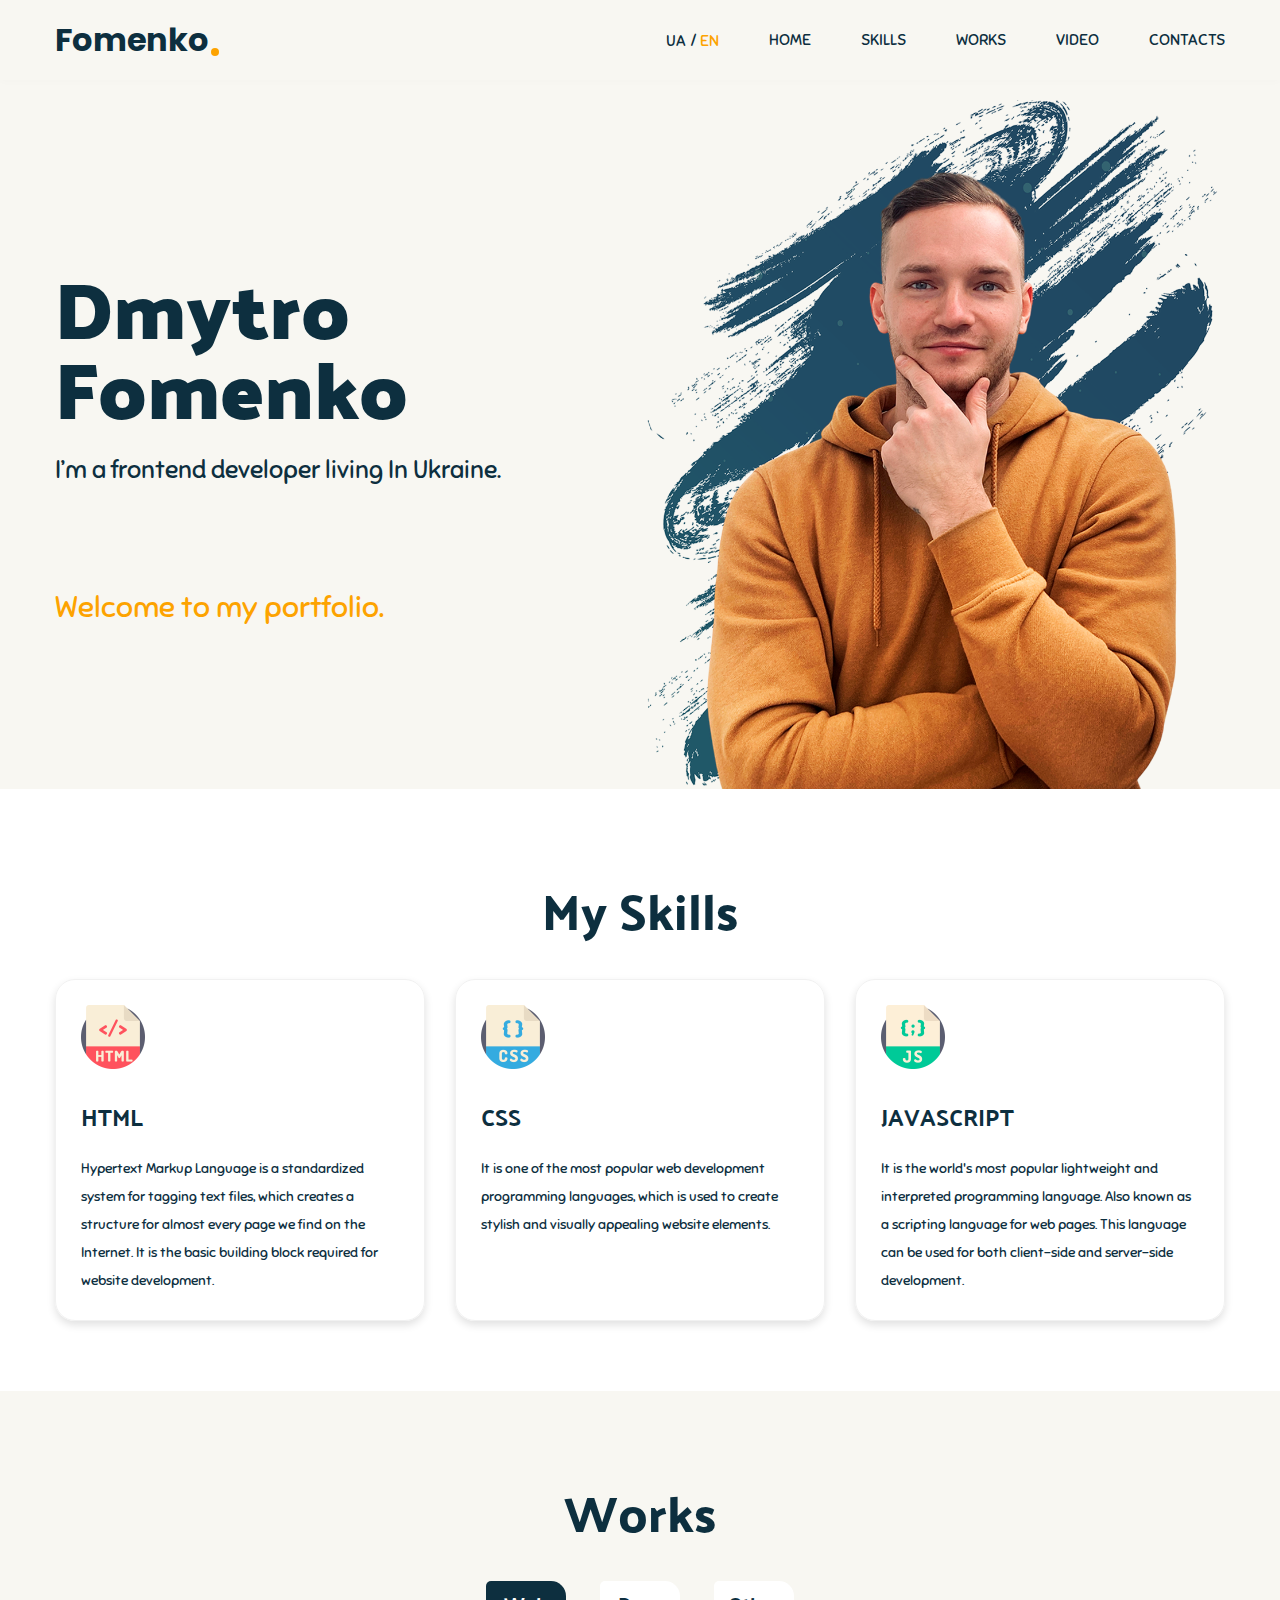
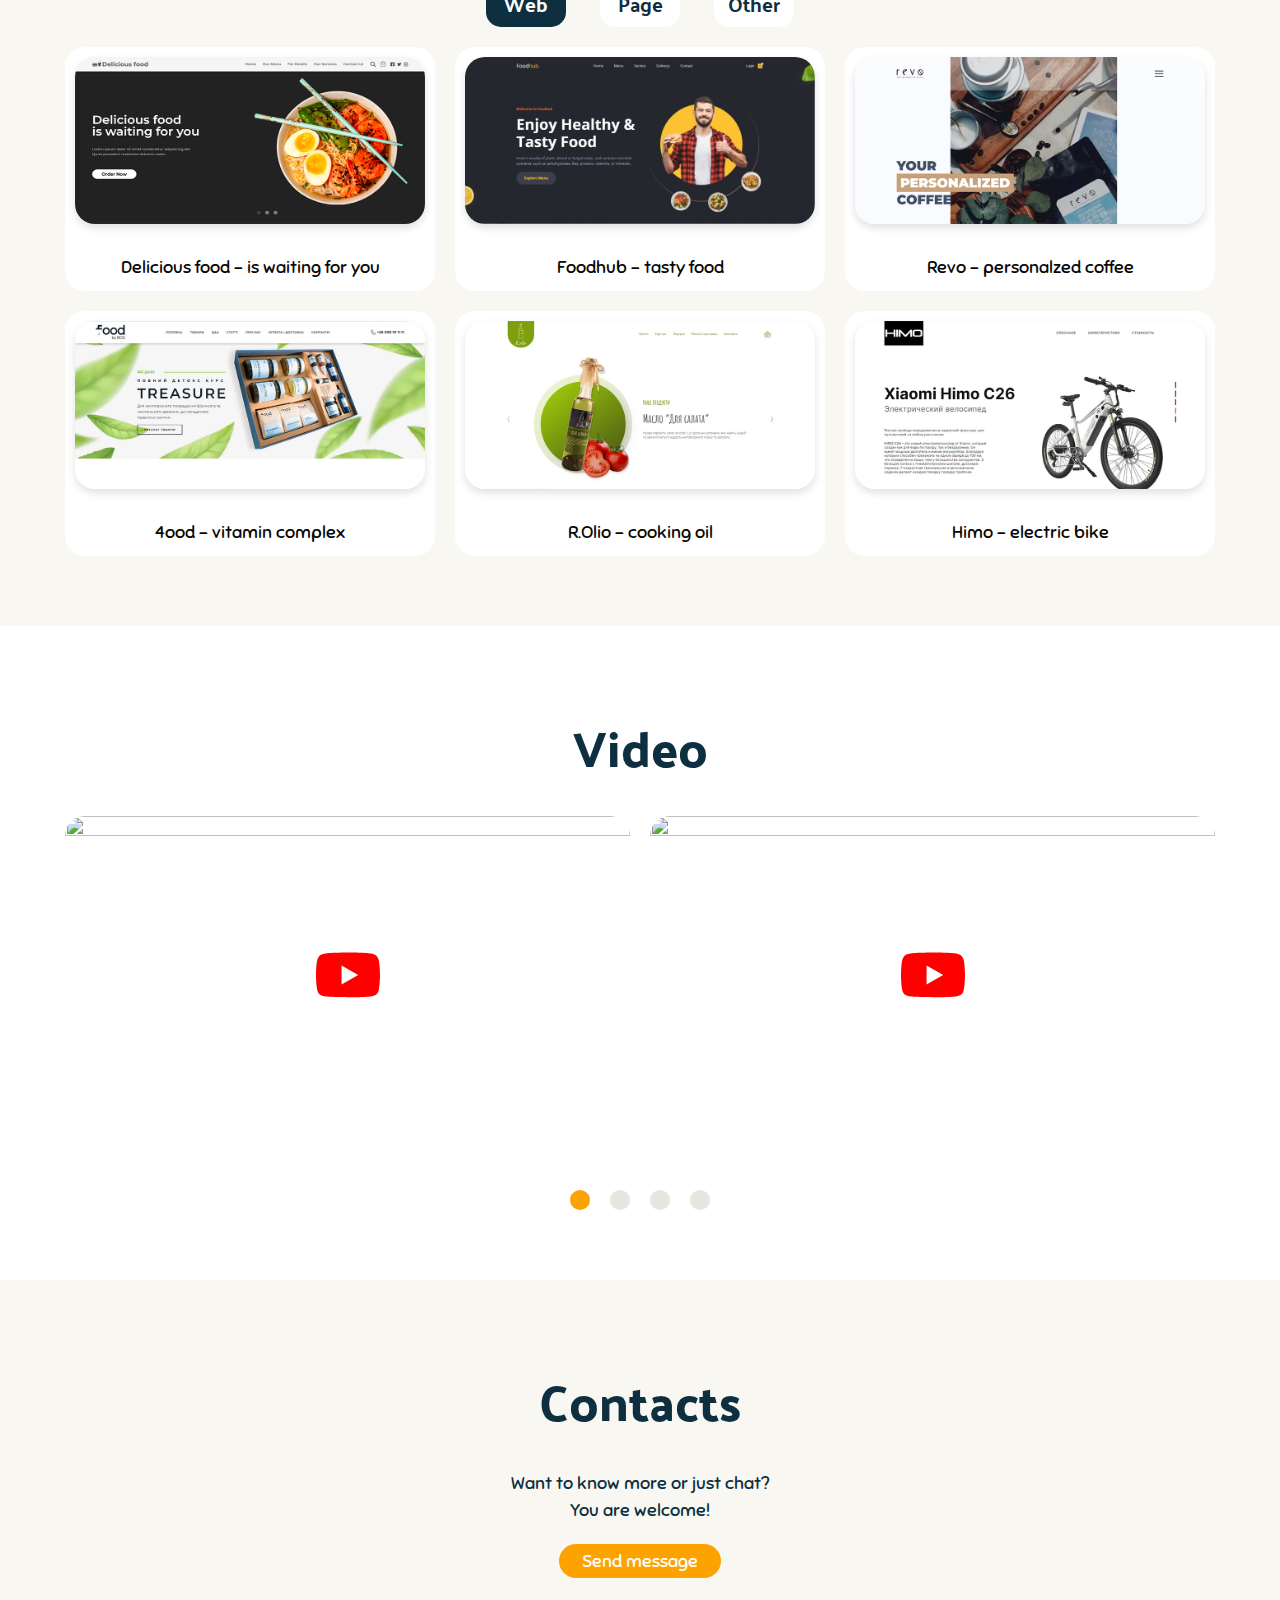
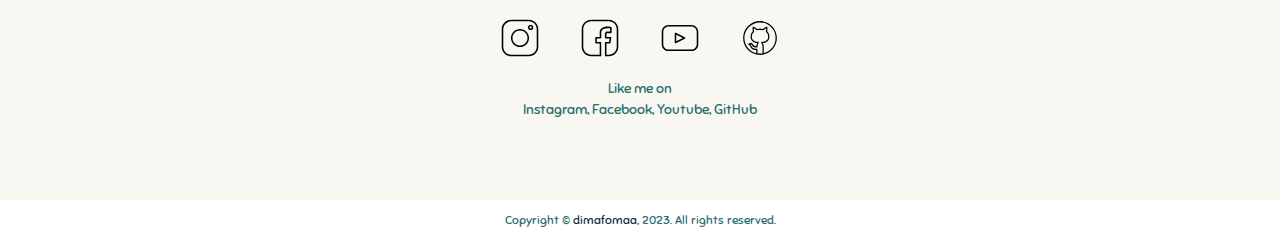
==== index.html @ 2bf4252e "Add files via upload" ====
<!DOCTYPE html>
<html lang="en">

<head>
	<meta charset="UTF-8">
	<meta http-equiv="X-UA-Compatible" content="IE=edge">
	<meta name="viewport" content="width=device-width, initial-scale=1.0">

<!-- ======== FONTS ======================== -->
	<link href="https://fonts.googleapis.com/css?family=Poppins:regular,500,700&display=swap" rel="stylesheet">
	<link href="https://fonts.googleapis.com/css?family=Palanquin+Dark:regular,500,600,700&display=swap" rel="stylesheet">
	<link href="https://fonts.googleapis.com/css?family=Sniglet:regular,800&display=swap" rel="stylesheet">

<!-- ======== LINK CSS	 ======================== -->
	<link rel="stylesheet" href="css/nullstyle.css">
	<link rel="stylesheet" href="css/style.css">
	<link rel="stylesheet" href="css/media.css">

<!-- ======== FAVICON	 ======================== -->
	<link rel="apple-touch-icon" sizes="180x180" href="img/favicon/apple-touch-icon.png">
	<link rel="icon" type="image/png" sizes="32x32" href="img/favicon/favicon-32x32.png">
	<link rel="icon" type="image/png" sizes="16x16" href="img/favicon/favicon-16x16.png">
	<link rel="manifest" href="img/favicon/site.webmanifest">
	<link rel="mask-icon" href="img/favicon/safari-pinned-tab.svg" color="#5bbad5">
	<meta name="msapplication-TileColor" content="#2d89ef">
	<meta name="theme-color" content="#ffffff">

<!-- ======== Title	 ======================== -->
	<title>Portfolio</title>
</head>

<body>
	<div class="wrapper">

<!-- ======== Header	 ======================== -->
		<header class="header">
			<div class="container">
				<div class="header__inner">
					<a href="index.html" class="header__logo">
						Fomenko
					</a>

					<div class="header__lang">
						<a href="index-ua.html" class="lang__link lang__link-ua">UA</a>
						<span>/</span>
						<a href="index.html" class="lang__link lang__link-en">EN</a>
					</div>

<!-- ======== Header burger	 ======================== -->
					<div class="header__burger">
						<span></span>
					</div>

<!-- ======== Menu	 ======================== -->
					<nav class="menu">
						<ul class="menu__list">
							<li class="menu__item">
								<a href="#home" class="menu__link">Home</a>
							</li>
							<li class="menu__item">
								<a href="#skills" class="menu__link">Skills</a>
							</li>
							<li class="menu__item">
								<a href="#work" class="menu__link">Works</a>
							</li>
							<li class="menu__item">
								<a href="#video" class="menu__link">Video</a>
							</li>
							<li class="menu__item">
								<a href="#contact" class="menu__link">Contacts</a>
							</li>
						</ul>
					</nav>

				</div>
			</div>
		</header>

<!-- ======== Main	 ======================== -->
		<main class="main">

<!-- ======== Home	 ======================== -->
			<section class="home" id="home">
				<div class="container">
					<div class="home__inner">
						<div class="home__items">
							<h1 class="home__title">Dmytro<br>Fomenko</h1>
							<div class="home__subtitle">I’m a frontend developer living In Ukraine.</div>
							<div class="home__text">Welcome to my portfolio.</div>
						</div>
						<div class="home__image">
							<img src="img/bg-home.png" alt="home image" class="home__img img">
						</div>
					</div>
				</div>
			</section>

<!-- ======== Skills	 ======================== -->
			<section class="skills" id="skills">
				<div class="container">
					<div class="skills__inner">

						<h2 class="title">My Skills</h2>

						<div class="skills__row">
							
							<div class="skills__column skills__column--one">
								<div class="skills__item">
									<div class="skills__image">
										<img src="img/icon/html.png" alt="skills__img" class="skills__img">
									</div>
									<h2 class="skills__title">HTML</h2>
									<p class="skills__text">Hypertext Markup Language is a standardized system for tagging text
										files,
										which creates a structure for almost every page we find on the Internet.
										It is the basic building block required for website development.</p>
								</div>
							</div>
							
							<div class="skills__column skills__column--two">
								<div class="skills__item">
									<div class="skills__image">
										<img src="img/icon/css.png" alt="skills__img" class="skills__img">
									</div>
									<h2 class="skills__title">CSS</h2>
									<p class="skills__text">It is one of the most popular web development programming
										languages,
										which is used to create stylish and visually appealing website elements.</p>
								</div>
							</div>
							<div class="skills__column skills__column--tree">
								<div class="skills__item">
									<div class="skills__image">
										<img src="img/icon/js.png" alt="skills__img" class="skills__img">
									</div>
									<h2 class="skills__title">Javascript</h2>
									<p class="skills__text">It is the world's most popular lightweight and interpreted
										programming language.
										Also known as a scripting language for web pages. This language can be used for both
										client-side and server-side development.</p>
								</div>
							</div>
						</div>
					</div>
				</div>
			</section>

<!-- ======== Works	 ======================== -->
			<section class="works" id="work">
				<div class="container">
					<h2 class="title">Works</h2>
					<div class="works__inner">

						<div class="works__tab">
							<button class="works__tab-btn" type="button" data-tab="#web">Web</button>
							<button class="works__tab-btn" type="button" data-tab="#page">Page</button>
							<button class="works__tab-btn" type="button" data-tab="#other">Other</button>
						</div>

						<div class="works__content">

							<div class="works__body" id="web">

								<div class="works__item">
									<a href="https://dimafomaa.github.io/d.food/" class="works__link" target="_blank">
										<img src="img/works/d.food.jpg" alt="works__img" class="works__img">
									</a>
									<div class="works__text works__text--five">Delicious food - is waiting for you</div>
								</div>

								<div class="works__item">
									<a href="https://dimafomaa.github.io/food/" class="works__link" target="_blank">
										<img src="img/works/food.JPG" alt="works__img" class="works__img">
									</a>
									<div class="works__text works__text--five">Foodhub - tasty food</div>
								</div>
								<div class="works__item">
									<a href="https://dimafomaa.github.io/coffee/" class="works__link" target="_blank">
										<img src="img/works/coffee.jpg" alt="works__img" class="works__img">
									</a>
									<div class="works__text">Revo - personalzed coffee</div>
								</div>
								<div class="works__item">
									<a href="https://dimafomaa.github.io/4ood/" class="works__link" target="_blank">
										<img src="img/works/4ood.jpg" alt="works__img" class="works__img">
									</a>
									<div class="works__text">4ood - vitamin complex</div>
								</div>
								<div class="works__item">
									<a href="https://dimafomaa.github.io/Oil/" class="works__link" target="_blank">
										<img src="img/works/oil.jpg" alt="works__img" class="works__img">
									</a>
									<div class="works__text">R.Olio - cooking oil</div>
								</div>
								<div class="works__item">
									<a href="https://dimafomaa.github.io/himo/" class="works__link" target="_blank">
										<img src="img/works/himo.jpg" alt="works__img" class="works__img">
									</a>
									<div class="works__text">Himo - electric bike</div>
								</div>

							</div>

							<div class="works__body" id="page">

								<div class="works__item">
									<a href="https://dimafomaa.github.io/world" class="works__link" target="_blank">
										<img src="img/works/world.jpg" alt="works__img" class="works__img">
									</a>
									<div class="works__text works__text--six">World - forest day</div>
								</div>

							</div>

							<div class="works__body" id="other">

								<div class="works__item">
									<a href="https://dimafomaa.github.io/flex-cards/" class="works__link" target="_blank">
										<img src="img/works/slider.jpg" alt="works__img" class="works__img">
									</a>
									<div class="works__text works__text--five">Slider - card slider</div>
								</div>

							</div>

						</div>

					</div>

					<!-- <div class="works__button">
						<a href="#" class="works__btn btn" id="loadMore">Load more</a>
					</div> -->

				</div>
			</section>


<!-- ======== Video	 ======================== -->
			<section class="video" id="video">
				<div class="container">
					<h2 class="title">Video</h2>
					
					<div class="video__inner slider">

						<div class="video__column">
							<div class="video__item">

								<picture>
									<source srcset="https://img.youtube.com/vi_webp/wy26vBbfChI/maxresdefault.webp" type="image/">
									<img src="https://img.youtube.com/vi/wy26vBbfChI/maxresdefault.jpg" alt="" class="video__item-content">
								</picture>

								<button class="video__item-btn" data-video-ID="wy26vBbfChI">
									<svg xmlns="http://www.w3.org/2000/svg" width="64" height="64"><path d="M62.603 16.596a8.06 8.06 0 0 0-5.669-5.669C51.964 9.57 31.96 9.57 31.96 9.57s-20.005.04-24.976 1.397a8.06 8.06 0 0 0-5.669 5.669C0 21.607 0 32 0 32s0 10.393 1.356 15.404a8.06 8.06 0 0 0 5.669 5.669C11.995 54.43 32 54.43 32 54.43s20.005 0 24.976-1.356a8.06 8.06 0 0 0 5.669-5.669C64 42.434 64 32 64 32s-.04-10.393-1.397-15.404z" fill="red"/><path d="M25.592 41.612L42.187 32l-16.596-9.612z" fill="#fff"/></svg>
								</button>
							</div>
						</div>
						<div class="video__column">
							<div class="video__item">

								<picture>
									<source srcset="https://img.youtube.com/vi_webp/x44Bh1OywJA/maxresdefault.webp" type="image/">
									<img src="https://img.youtube.com/vi/x44Bh1OywJA/maxresdefault.jpg" alt="" class="video__item-content">
								</picture>

								<button class="video__item-btn" data-video-ID="x44Bh1OywJA">
									<svg xmlns="http://www.w3.org/2000/svg" width="64" height="64"><path d="M62.603 16.596a8.06 8.06 0 0 0-5.669-5.669C51.964 9.57 31.96 9.57 31.96 9.57s-20.005.04-24.976 1.397a8.06 8.06 0 0 0-5.669 5.669C0 21.607 0 32 0 32s0 10.393 1.356 15.404a8.06 8.06 0 0 0 5.669 5.669C11.995 54.43 32 54.43 32 54.43s20.005 0 24.976-1.356a8.06 8.06 0 0 0 5.669-5.669C64 42.434 64 32 64 32s-.04-10.393-1.397-15.404z" fill="red"/><path d="M25.592 41.612L42.187 32l-16.596-9.612z" fill="#fff"/></svg>
								</button>
							</div>
						</div>
						<div class="video__column">
							<div class="video__item">

								<picture>
									<source srcset="https://img.youtube.com/vi_webp/Uf61iwPh-Sk/maxresdefault.webp" type="image/">
									<img src="https://img.youtube.com/vi/Uf61iwPh-Sk/maxresdefault.jpg" alt="" class="video__item-content">
								</picture>

								<button class="video__item-btn" data-video-id="Uf61iwPh-Sk">
									<svg xmlns="http://www.w3.org/2000/svg" width="64" height="64"><path d="M62.603 16.596a8.06 8.06 0 0 0-5.669-5.669C51.964 9.57 31.96 9.57 31.96 9.57s-20.005.04-24.976 1.397a8.06 8.06 0 0 0-5.669 5.669C0 21.607 0 32 0 32s0 10.393 1.356 15.404a8.06 8.06 0 0 0 5.669 5.669C11.995 54.43 32 54.43 32 54.43s20.005 0 24.976-1.356a8.06 8.06 0 0 0 5.669-5.669C64 42.434 64 32 64 32s-.04-10.393-1.397-15.404z" fill="red"/><path d="M25.592 41.612L42.187 32l-16.596-9.612z" fill="#fff"/></svg>
								</button>
							</div>
						</div>
						<div class="video__column">
							<div class="video__item">

								<picture>
									<source srcset="https://img.youtube.com/vi_webp/8pQpF7ULSks/maxresdefault.webp" type="image/">
									<img src="https://img.youtube.com/vi/8pQpF7ULSks/maxresdefault.jpg" alt="" class="video__item-content">
								</picture>

								<button class="video__item-btn" data-video-id="8pQpF7ULSks">
									<svg xmlns="http://www.w3.org/2000/svg" width="64" height="64"><path d="M62.603 16.596a8.06 8.06 0 0 0-5.669-5.669C51.964 9.57 31.96 9.57 31.96 9.57s-20.005.04-24.976 1.397a8.06 8.06 0 0 0-5.669 5.669C0 21.607 0 32 0 32s0 10.393 1.356 15.404a8.06 8.06 0 0 0 5.669 5.669C11.995 54.43 32 54.43 32 54.43s20.005 0 24.976-1.356a8.06 8.06 0 0 0 5.669-5.669C64 42.434 64 32 64 32s-.04-10.393-1.397-15.404z" fill="red"/><path d="M25.592 41.612L42.187 32l-16.596-9.612z" fill="#fff"/></svg>
								</button>
							</div>
						</div>
						<div class="video__column">
							<div class="video__item">

								<picture>
									<source srcset="https://img.youtube.com/vi_webp/oiD1m8Dj_wE/maxresdefault.webp" type="image/">
									<img src="https://img.youtube.com/vi/oiD1m8Dj_wE/maxresdefault.jpg" alt="" class="video__item-content">
								</picture>

								<button class="video__item-btn" data-video-id="oiD1m8Dj_wE">
									<svg xmlns="http://www.w3.org/2000/svg" width="64" height="64"><path d="M62.603 16.596a8.06 8.06 0 0 0-5.669-5.669C51.964 9.57 31.96 9.57 31.96 9.57s-20.005.04-24.976 1.397a8.06 8.06 0 0 0-5.669 5.669C0 21.607 0 32 0 32s0 10.393 1.356 15.404a8.06 8.06 0 0 0 5.669 5.669C11.995 54.43 32 54.43 32 54.43s20.005 0 24.976-1.356a8.06 8.06 0 0 0 5.669-5.669C64 42.434 64 32 64 32s-.04-10.393-1.397-15.404z" fill="red"/><path d="M25.592 41.612L42.187 32l-16.596-9.612z" fill="#fff"/></svg>
								</button>
							</div>
						</div>
						
					</div>

				</div>
			</section>

<!-- ======== Contact	 ======================== -->
			<section class="contact" id="contact">
				<div class="container">
					<div class="contact__inner">
						<h2 class="title">Contacts</h2>
						<p class="contact__text">Want to know more or just chat? <br>
							You are welcome!</p>
						<a href="https://t.me/dimafomaa" class="contact__button btn" target="_blank">Send message</a>
						<ul class="contact__list">
							<li class="contact__item contact__item-one">
								<a href="http://www.instagram.com/dimafomaa" class="fcontact__link" target="_blank">
									<img src="img/icon/instagram.svg" alt="img" class="contact__img">
								</a>
							</li>
							<li class="contact__item contact__item-two">
								<a href="http://www.facebook.com/dimafomaa" class="contact__link" target="_blank">
									<img src="img/icon/facebook.svg" alt="img" class="contact__img">
								</a>
							</li>
							<li class="contact__item contact__item-three">
								<a href="http://www.youtube.com/dimafomaa" class="contact__link" target="_blank">
									<img src="img/icon/youtube.svg" alt="img" class="contact__img">
								</a>
							</li>
							<li class="contact__item contact__item-four">
								<a href="https://github.com/dimafomaa" class="contact__link" target="_blank">
									<img src="img/icon/github.svg" alt="img" class="contact__img">
								</a>
							</li>
						</ul>
						<div class="contact__subtext">Like me on <br> Instagram, Facebook, Youtube, GitHub</div>
					</div>
				</div>
			</section>

		</main>

<!-- ======== Footer ========================= -->
		<footer class="footer">
			<div class="container">
				<div class="footer__inner">
					<div class="footer__cooper">Copyright © <a href="https://github.com/dimafomaa?tab=repositories" class="footer__link-bio" target="_blank">dimafomaa</a>, 2023. All rights reserved.</div>
				</div>
			</div>
		</footer>

	</div>

<!-- ======== Script ========================= -->
	<!-- <script src="js/scrollreveal.min.js"></script> -->
	<script src="https://code.jquery.com/jquery-3.6.1.min.js"></script>
	<script src="js/slick.min.js"></script>
	<script src="js/script.js"></script>
</body>

</html>
---- css/nullstyle.css ----
*{
	padding: 0;
	margin: 0;
	border: 0;
}

*,*::before,*::after{
	-moz-box-sizing: border-box;
	-webkit-box-sizing: border-box;
	box-sizing: border-box;
}

:focus:active{
	outline: none;
}
a:focus,a:active{
	outline: none;
}

nav,footer,header,aside{
	display: block;
}

html,body{
	height: 100%;
	width: 100%;
	font-size: 100%;
	line-height: 1;
	font-size: 20px;
	-ms-text-size-adjust: 100%;
	-moz-text-size-adjust: 100%;
	-webkit-text-size-adjust: 100%;
}

input,button,textarea{
	font-family: 'Poppins', sans-serif;
	outline: none;
}
s
button{
	cursor: pointer;
}
button::-moz-focus-inner{
	padding:0;border:0;
}
a, a:visited{
	text-decoration: none;
}
a:hover{
	text-decoration: none;
}
ul li{
	list-style: none;
}
img{
	vertical-align: top;
}
h1,h2,h3,h4,h5,h6{
	font-size: inherit;font-weight: 400;
}


body{
	font-family: 'Inter', sans-serif;
}
---- css/style.css ----
:root{
	--blue: #286f6c;
	--dark-blue: #0d2f3f;
	--dark-grey: #323836;
	--orange: #fda300;
}


html{
	scroll-behavior: smooth;
}
body{
	font-family: 'Sniglet', cursive;
	font-weight: 400;
	color: #070707;
	background-color: #f8f7f2;
	position: relative;
}
.wrapper{
	overflow: hidden;
}
.container{
	max-width: 1200px;
	margin: 0 auto;
	padding: 0 15px;
}
.img {
	max-width: 100%;	
}
.title{
	font-weight: 500;
	font-size: 50px;
	line-height: 100px;
	color: var(--dark-blue);
	margin-bottom: 20px;
	text-align: center;
	font-family: 'Palanquin Dark', sans-serif;
}
.btn {
	font-weight: 400;
	font-size: 18px;
	margin-bottom: 40px;
	color: #fff;
	padding: 8px 23px;
	background-color: var(--orange);
	border-radius: 50px;
	display: inline-block;
	transition: all 0.3s ease-in-out;
}
.btn:hover{
	transform: translateY(-3px);
}
/* ===================Header========================= */

.header{
	position: fixed;
	width: 100%;
	top: 0;
	left: 0;
	box-shadow: 0px 2px 8px rgba(0, 0, 0, 0.014);
	z-index: 50;
}
.header::before{
	content: '';
	position: absolute;
	top: 0;
	left: 0;
	width: 100%;
	height: 100%;
	background-color: #f8f7f2;
	z-index: 2;
}
.header__inner{
	display: flex;
	align-items: center;
	justify-content: space-between;
	position: relative;
	height: 80px;
}
.header__logo{
	font-family: 'Poppins' ;
	font-weight: 700;
	font-size: 32px;
	line-height: 100%;
	color: var(--dark-blue);
	position: relative;
	z-index: 6;
	margin-right: 20px;
}
.header__logo::after{
	content: '';
	display: block;
	height: 8px;
	width: 8px;
	background-color: var(--orange);
	border-radius: 50%;
	position: absolute;
	bottom: 0;
	right: -10px;
}


/* ===================Header lang========================= */

.header__lang{
	z-index: 6	;
	margin: auto 50px auto auto;
}
.header__lang span{
	font-weight: 500;
	color: var(--dark-blue);
	font-size: 16px;
}
.lang__link,.translate{
	font-weight: 500;
	color: var(--dark-blue);
	font-size: 16px;
	transition: all 0.3s ease-in-out;
}
.lang__link-ua:hover{
	color: var(--orange);
}
.lang__link-en{
	color: var(--orange);
}



/* ===================Header burger========================= */

.header__burger{
	display: none;
}


/* ===================Menu========================= */

.menu__list{
	display: flex;
	align-items: center;
	position: relative;
	z-index: 6;
}
.menu__item{
	margin-left: 50px;
}
.menu__item:first-child{
	margin-left: 0;
}
.menu__link{
	font-family: 'Sniglet', cursive;
	font-size: 16px;
	line-height: 21px;
	color: var(--dark-blue);
	position: relative;
	transition: all 0.3s ease-in-out;
	text-transform: uppercase;
}
.menu__link:after{
	content: '';
	display: block;
	position: absolute;
	width: 0;
	height: 2px;
	background-color: var(--orange);
	transition: all 0.3s ease-in-out;
}
.menu__link:hover:after{
	width: 100%;
}



/* ===================Home========================= */

.home {
	padding-top: 100px;
}
.home__inner{
	display: flex;
	justify-content: space-between;
	align-items: center;
}
.home__items{
	margin-right: 20px;
}
.home__title {
	font-family: 'Palanquin Dark', sans-serif;
	font-weight: 700;
	font-size: 80px;
	color: var(--dark-blue);
	z-index: 3;
	margin-bottom: 20px;
	animation: title-home 1s cubic-bezier(0.175, 0.885, 0.32, 1.275);
}
.home__subtitle {
	font-size: 25px;
	font-weight: 400;
	line-height: 45px;
	color: var(--dark-blue);
	z-index: 3;
	margin-bottom: 100px;
	animation: title-home 1.1s cubic-bezier(0.175, 0.885, 0.32, 1.275) ;
}
.home__text{
	font-size: 30px;
	color: var(--orange);
	animation: text-home 2s cubic-bezier(0.68, -0.55, 0.265, 2.55);
}
.home__image{
	display: flex;
	flex: 0 0 50%;
	animation: image-home 1s cubic-bezier(0.175, 0.885, 0.32, 1.275);
}

@keyframes image-home{
	0%{
		transform: translateX(100%);
		opacity: 0;
	}
	100%{
		transform: translateX(0%);
		opacity: 1;
	}
}
@keyframes title-home{
	0%{
		transform: translateX(-100%);
		opacity: 0;
	}
	100%{
		transform: translateX(0%);
		opacity: 1;
	}
}
@keyframes text-home{
	0%{
		transform: translateY(100%);
		opacity: 0;
	}
	100%{
		opacity: 1;
		transform: translateY(0%);
	}
}

/* ===================Skills========================= */

.skills {
	background-color: #fff;
	padding: 70px 0;
}
.skills__inner {
	margin: 0 auto;
}
.skills__row {
	display: flex;
	margin: 0 -15px;
}
.skills__column {
	flex: 0 1 33.333%;
	padding: 0 15px;
	display: flex;
	transition: all 0.3s ease-in-out;
}
.skills__column--one:hover h2{
	color: #ff525d;
}
.skills__column--two:hover h2{
	color: #34abe0;
}
.skills__column--tree:hover h2{
	color: #4bc999;
}
.skills__item {
	display: flex;
	flex-direction: column;
	box-shadow: 0px 4px 8px rgba(0, 0, 0, 0.123);
	padding: 25px;
	border-radius: 20px;
	border: 1px solid #f1f1f1;
}
.skills__image {
	margin-bottom: 30px;
}
.skills__img {
	max-width: 100%;
	width: 64px;
	height: 64px;
}
.skills__title {
	font-family: 'Palanquin Dark', sans-serif;
	font-weight: 400;
	font-size: 24px;
	line-height: 36px;
	text-transform: uppercase;
	color: var(--dark-blue);
	margin-bottom: 20px;
	transition: all 0.3s ease-in-out;
}
.skills__text {
	font-weight: 400;
	font-size: 14px;
	line-height: 200%;
	color: var(--dark-blue);
	flex: 1 1 auto;
}


/* ===================Work========================= */

.works {
	padding: 70px 0 50px 0;
}
.works__title {
	font-weight: 600;
	font-size: 34px;
	line-height: 51px;
	text-align: center;
	color: #070707;
}
.works__tab{
	text-align: center;
	margin-bottom: 20px;
}
.works__tab-btn{
	font-family: 'Palanquin Dark', sans-serif;
	font-weight: 400;
	font-size: 20px;
	line-height: 36px;
	color: var(--dark-blue);
	transition: all 0.3s ease-in-out;
	background-color: #fff;
	padding: 5px;
	border-radius: 5px 15px 15px 15px;
	cursor: pointer;
	width: 80px;
}
.works__tab-btn:hover{
	color: #fff;
	background-color: var(--dark-blue);
}
.works__tab-btn.active{
	color: #fff;
	background-color: var(--dark-blue);
}
.works__tab-btn:not(:last-child){
	margin-right: 30px;
}
.works__body{
	display: none;	
	animation: opacity 0.8s ease-in-out ;
}
@keyframes opacity{
	0%{
		opacity: 0;
	}
	100%{
		opacity: 1;
	}
}
.works__body.active{
	display: grid;
	grid-template-columns: repeat(3, 1fr);
}
.works__item {
	margin: 0 10px 20px;	
	background-color: #fff;
	padding: 10px ;
	border-radius: 20px;
	transition: all 0.3s ease-in-out;
}
.works__link {
	display: inline-block;
}
.works__img {
	max-width: 100%;
	border-radius: 20px;
	box-shadow: 0px 4px 8px rgba(0, 0, 0, 0.123);
	transition: all 0.3s ease-in-out;
}
.works__item:hover .works__img {
	box-shadow: 0px 8px 8px 0px rgba(0, 0, 0, 0.103);
	transform: scale(1.01);
}
.works__text{
	font-weight: 400;
	font-size: 18px;
	line-height: 27px;
	text-align: center;
	color: #070707;
	margin-top: 30px;
	position: relative;
	transition: all 0.3s ease-in-out;
}
.works__item:hover .works__text{
	transform: translateY(-5px);
}
/* .works__button{
	text-align: center;
}
.noContent {
	pointer-events: none;
} */

/* ===================Video========================= */

.video {
	padding: 70px 0;
	background-color: #fff;
}
.video__inner {
	text-align: center;
}
.video__column{
	margin: 0 10px;
}
.video__item{
	text-align: center;
	margin: 0 0px 50px 0px;
	position: relative;
}
.video__item-content{
	width: 100%;
	border-radius: 20px;
	aspect-ratio: 16/9;
	transition: all 0.3s ease-in-out;
}
.video__item-btn{
	position: absolute;
	width: 100%;
	height: 100%;
	top: 0;
	left: 0;
	display: flex;
	align-items: center;
	justify-content: center;
	background-color: transparent;
	cursor: pointer;
	transition: all 0.5s ease-in-out;
}

.slick-track{
	display: flex;
}
.slick-list{
	overflow: hidden;
}
.video__inner .slick-dots{
	display: flex;
	align-items: center;
	justify-content: center;
}
.video__inner .slick-dots li{
	list-style: none;
	margin: 0 10px;
}
.video__inner .slick-dots li.slick-active button{
	background-color: #fda300;
	transition: all 0.3s ease-in-out;
}
.video__inner .slick-dots li button{
	font-size: 0;
	width: 20px;
	height: 20px;
	background-color: #e6e5e0;
	border-radius: 50%;
	cursor: pointer;
}


/* ===================Contact========================= */

.contact {
	padding: 70px 0;

}
.contact__inner {
	text-align: center;
}
.contact__text {
	font-weight: 400;
	font-size: 18px;
	line-height: 27px;
	margin: 0 auto 20px;
	color: var(--dark-blue);
	max-width: 300px;
}
.contact__list {
	display: flex;
	justify-content: center;
	align-items: center;
	margin-bottom: 20px;
}
.contact__item {
	flex: 0 0 40px;
	margin-left: 40px;
	transition: all 0.3s ease-in-out;
}
.contact__item:hover{
	transform: rotate(-15deg);
}
.contact__item:nth-child(2):hover{
	transform: rotate(15deg);
}
.contact__item:nth-child(3):hover{
	transform: rotate(-15deg);
}
.contact__item:nth-child(4):hover{
	transform: rotate(15deg);
}
.contact__item:first-child{
	margin-left: 0;
}
.contact__img {
	max-width: 100%;
}
.contact__subtext {
	margin-bottom: 10px;
	color: var(--blue);
	font-weight: 400;
	font-size: 14px;
	line-height: 21px;
}

/* ===================Footer========================= */

.footer {
	padding: 10px 0;
	background-color: #fff;
}
.footer__inner {
	text-align: center;
}
.footer__cooper {
	font-weight: 400;
	font-size: 12px;
	line-height: 21px;
	color: var(--blue);
}
.footer__link-bio {
	
	font-weight: 400;
	font-size: 12px;
	line-height: 21px;
	color: var(--dark-blue);
	transition: all 0.3s ease-in-out;
}
.footer__link-bio:hover{
	color: var(--orange);
}
---- css/media.css ----
@media (max-width:1172.98px){
	.slick-list{
		overflow: hidden;
	}
}
@media (max-width:950.98px){
	.home__title-ua{
		font-size: 70px;
	}
	.home__subtitle {
		font-size: 19px;
	}
	.home__text {
		font-size: 22px;
	}


	.works__body.active {
		display: grid;
		grid-template-columns: repeat(2, 1fr);
	}
}
@media (max-width:767.98px){
	body.lock{
		overflow: hidden;
	}
	.header__inner{
		height: 70px;
	}
	.header__lang{
		margin-right: 15px;
	}

	.header__burger{
		display: block;
		position: relative;
		height: 5px;
		width: 40px;
		z-index: 6;
		transition: all 0.3s ease;
	}
	.header__burger::before,
	.header__burger::after{
		content: "";
		position: absolute;
		height: 5px;
		background-color: #0d2f3f;
		margin: auto;
		width: 100%;
		transition: all 0.3s ease-in-out;
		border-radius: 5px;
	}
	.header__burger::before{
		top: 5px;
		right: 0;
		width: 75%;
		transform-origin: right;
	}
	.header__burger::after{
		bottom: 5px;
		right: 0;
		width: 100%;
		transform-origin: right;
		background-color: #fda300;
	}
	.header__burger.active::after{
		width: 75%;
		background-color: #0d2f3f;
	}
	.header__burger.active::before{
		width: 100%;
		background-color: #fda300;
	}


	.menu{
		position: fixed;
		top: 0;
		right: -100%;
		height: 100%;
		width: 100%;
		background-color: #f8f7f2;
		padding: 120px 15px 0 0 ;
		overflow: auto;
		transition: all 0.3s ease-in-out; 
		z-index: 5;
	}
	.menu__item{
		margin-bottom: 40px;
	}
	.menu__link{
		font-size: 32px;
	}
	.menu.active{
		right: 0;
	}
	.menu__list{
		display: block;
		text-align: right;
	}
	.menu__link::after,
	.menu__link:hover::after{
		display: none;
	}

	.home__inner{
		display: block;
		text-align: center;
	}
	.home__items{
		margin: 0 0 50px 0;
	}
	.home__subtitle{
		margin-bottom: 20px;
	}
	.home__img{
		max-width: 100%;
	}


	.skills{
		padding: 50px 0 0 0 ;
	}
	.skills__row{
		display: block;
	}
	.skills__item{
		margin-bottom: 25px;
		padding: 15px;
	}
	.skills__title {
		font-size: 30px;
	}
	.skills__text {
		font-size: 14px;
	}


	.works {
		padding: 50px 0 20px 0;
	}
	.works__body.active {
		display: block;
		text-align: center;
	}
	.works__item {
		margin: 0 0px 20px;	
	}

	
	.video{
		padding-top: 50px;
		padding-bottom: 50px;
	}
	.video__inner{
		display: block;
		text-align: center;
	}
	.video__item{
		padding: 0;
		margin: 0 0 50px 0;
	}


	

	.contact__text {
		font-size: 16px;
		line-height: 25px;
	}
	.contact__item {
		margin-left: 30px;
	}
}



@media (max-width:485.98px){
	.home{
		padding-top: 80px;
	}
	.home__items{
		margin-bottom: 30px;
	}
	.home__title{
		font-size: 65px;
		margin-bottom: 10px;
	}
	.home__subtitle {
		font-size: 20px;
		margin-bottom: 10px;
	}
	.home__text{
		font-size: 22px;
	}


	.skills__inner{
		padding: 0;
	}
	.skills__item{
		margin-bottom: 25px;
	}
	.title {
		margin-bottom: 0;
		font-size: 40px;
	}


	.works__tab-btn{
		font-size: 20px;
	}
	.works__tab-btn:not(:last-child){
		margin-right: 20px;
	}
	.works__text{
		font-size: 14px;
		margin-top: 20px;
	}
	.works__item{
		margin-top: 0px;
	}
	.works__item-five{
		margin-bottom: 40px;
	}
	.works__item-one{
		margin: 0;
	}

	.contact {
		padding: 50px 0;
	}
}


@media (max-width:390.98px){
	.home__title{
		font-size: 60px;
	}
	.home__subtitle {
		font-size: 16px;
		margin-bottom: 10px;
	}
	.home__text{
		font-size: 20px;
	}



	.skills__image{
		margin-bottom: 20px;
	}
	.skills__title {
		font-size: 25px;
		margin-bottom: 15px;
	}
	.skills__text {
		font-size: 14px;
	}

}
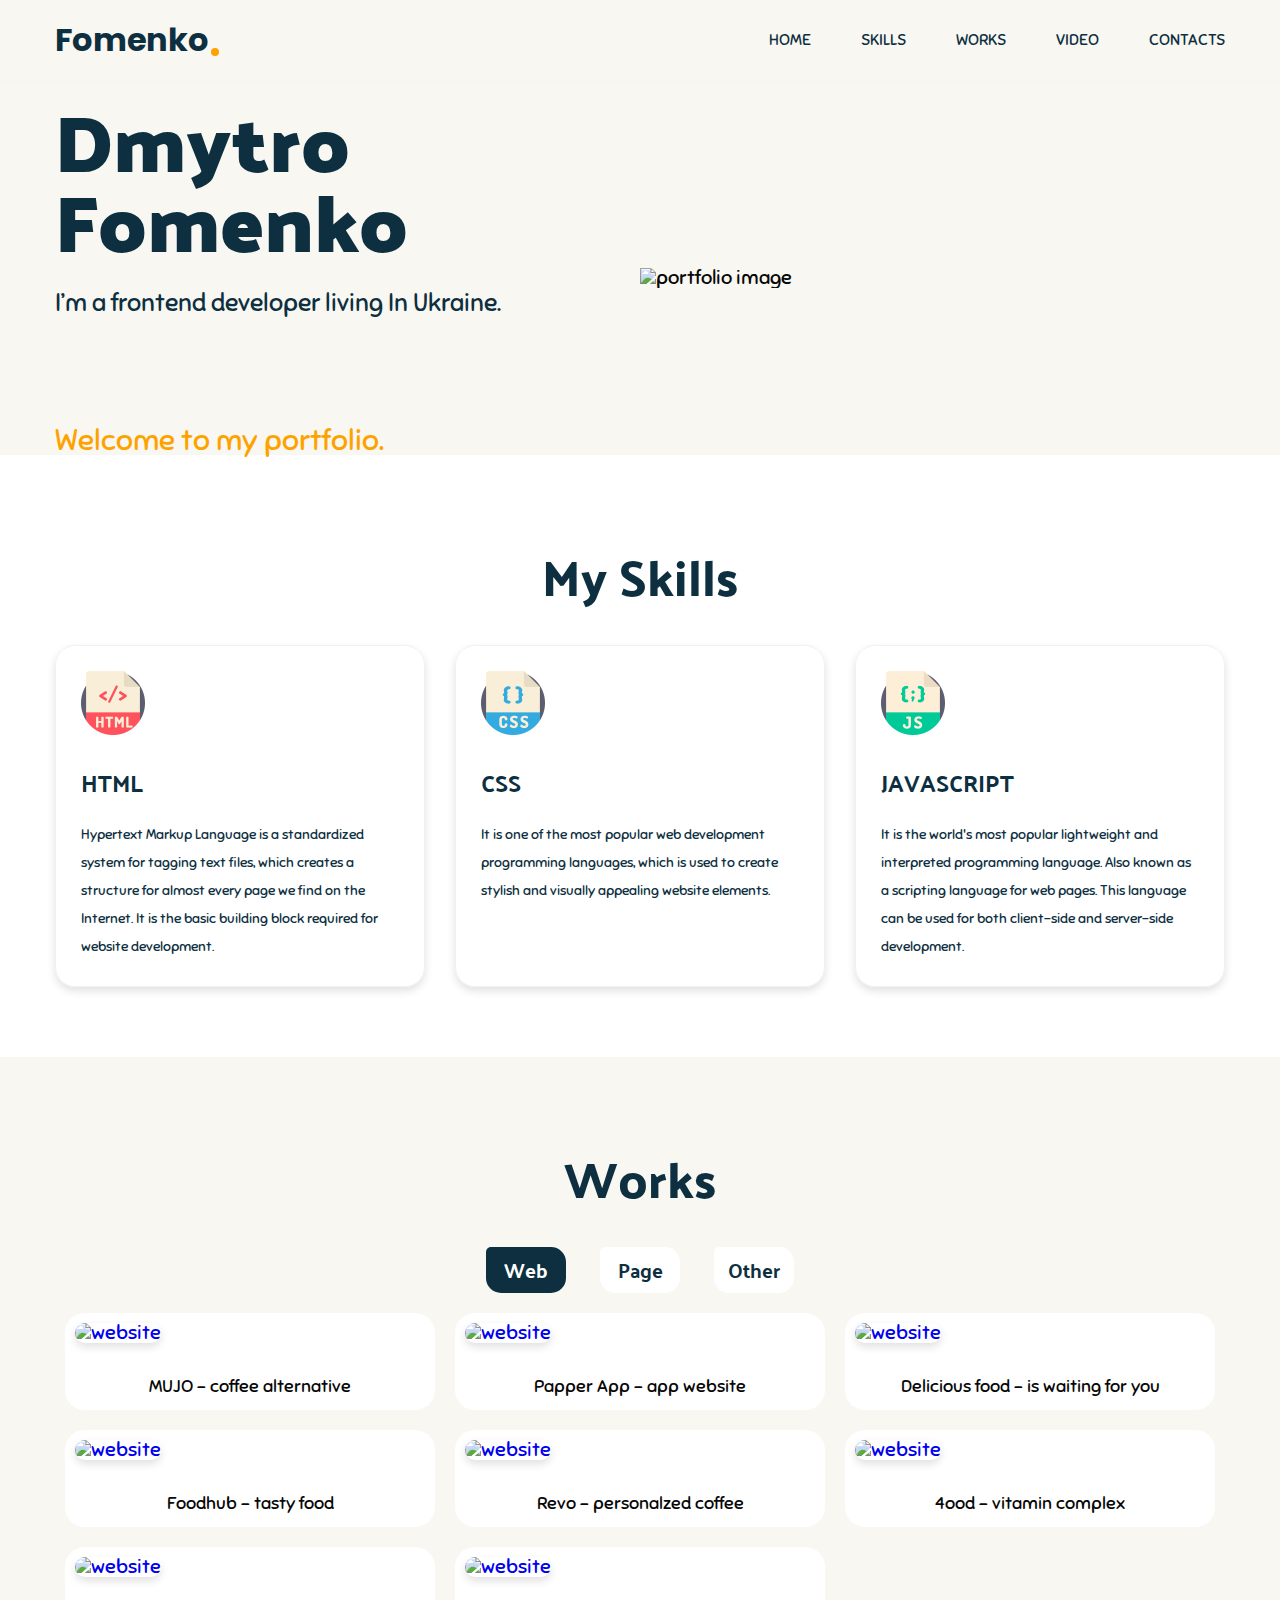
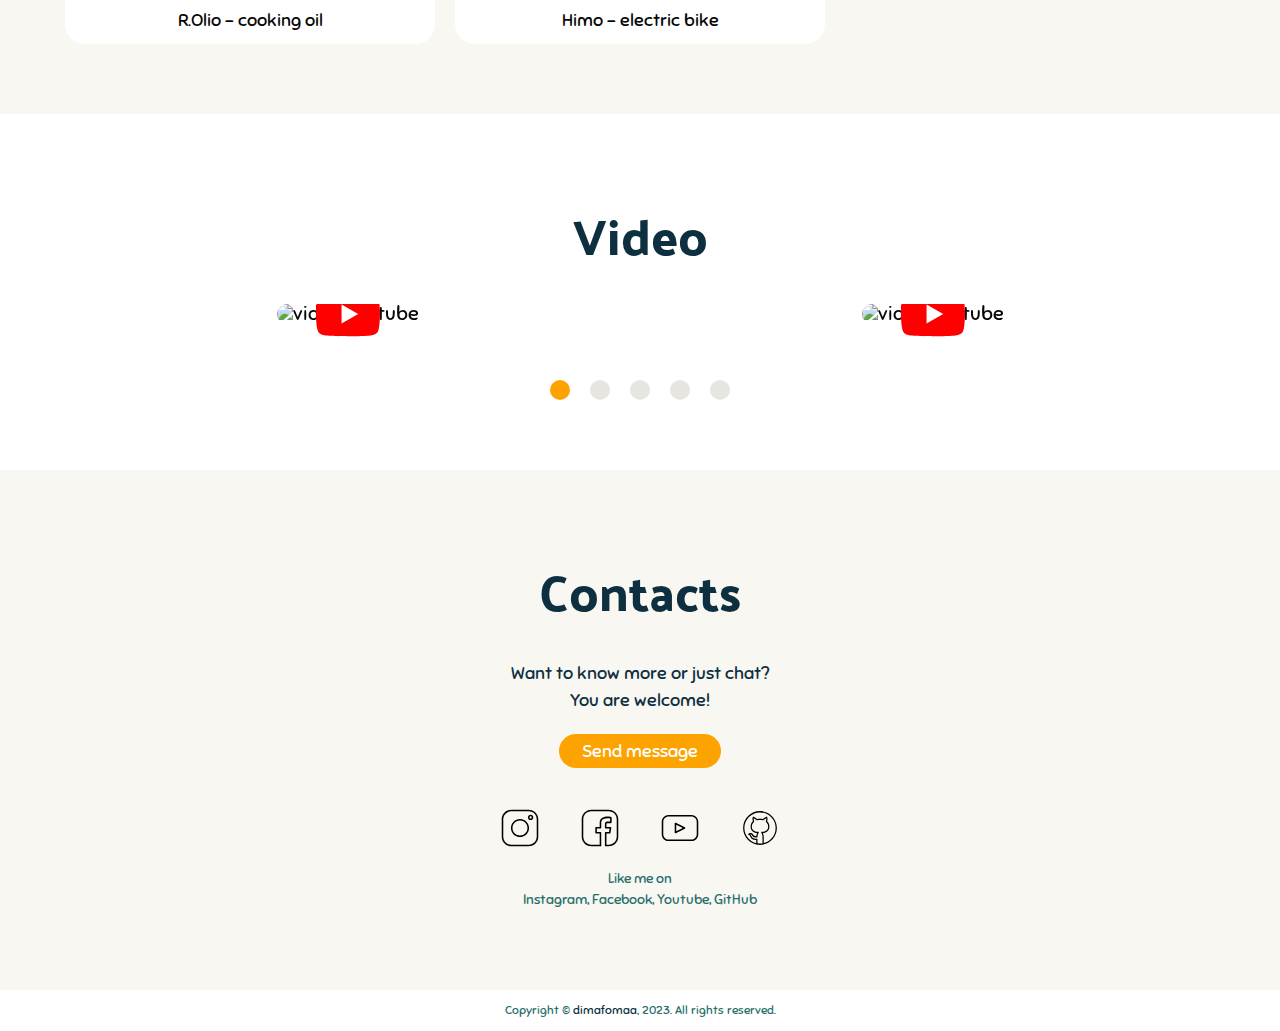
==== commit d23ed207: "Update index.html" ====
--- a/index.html
+++ b/index.html
@@ -5,6 +5,11 @@
 	<meta charset="UTF-8">
 	<meta http-equiv="X-UA-Compatible" content="IE=edge">
 	<meta name="viewport" content="width=device-width, initial-scale=1.0">
+
+	<meta name="description" content="Создание сайтов в интернете, сайт портфолио Dmytro Fomenko">
+	<meta name="keywords" content="frontend, portfolio, work, video, website, фронтенд, работы, видео, сайты, лендинг, визитки, программирование, верстка">
+	<meta name="Author" content="Dmytro Fomenko">
+	<meta name="Copyright" content="dimafomaa">
 
 <!-- ======== FONTS ======================== -->
 	<link href="https://fonts.googleapis.com/css?family=Poppins:regular,500,700&display=swap" rel="stylesheet">
@@ -25,347 +30,376 @@
 	<meta name="msapplication-TileColor" content="#2d89ef">
 	<meta name="theme-color" content="#ffffff">
 
+<!-- ======== Script ========================= -->
+	<script src="https://code.jquery.com/jquery-3.6.1.min.js" defer></script>
+	<script src="js/gsap.min.js" defer></script>
+	<script src="js/ScrollTrigger.min.js" defer></script>
+	<script src="js/ScrollSmoother.min.js" defer></script>
+	<script src="js/slick.min.js" defer></script>
+	<script src="js/script.js" defer></script>
+
 <!-- ======== Title	 ======================== -->
-	<title>Portfolio</title>
+	<title>Portfolio - D.Fomenko</title>
 </head>
 
 <body>
 	<div class="wrapper">
-
-<!-- ======== Header	 ======================== -->
-		<header class="header">
-			<div class="container">
-				<div class="header__inner">
-					<a href="index.html" class="header__logo">
-						Fomenko
-					</a>
-
-					<div class="header__lang">
-						<a href="index-ua.html" class="lang__link lang__link-ua">UA</a>
-						<span>/</span>
-						<a href="index.html" class="lang__link lang__link-en">EN</a>
-					</div>
-
-<!-- ======== Header burger	 ======================== -->
-					<div class="header__burger">
-						<span></span>
-					</div>
-
-<!-- ======== Menu	 ======================== -->
-					<nav class="menu">
-						<ul class="menu__list">
-							<li class="menu__item">
-								<a href="#home" class="menu__link">Home</a>
-							</li>
-							<li class="menu__item">
-								<a href="#skills" class="menu__link">Skills</a>
-							</li>
-							<li class="menu__item">
-								<a href="#work" class="menu__link">Works</a>
-							</li>
-							<li class="menu__item">
-								<a href="#video" class="menu__link">Video</a>
-							</li>
-							<li class="menu__item">
-								<a href="#contact" class="menu__link">Contacts</a>
-							</li>
-						</ul>
-					</nav>
-
+		<div class="content">
+			<!-- ======== Header	 ======================== -->
+			<header class="header">
+				<div class="container">
+					<div class="header__inner">
+						<a href="index.html" class="header__logo">
+							Fomenko
+						</a>
+
+						<!-- <div class="header__lang">
+							<a href="index-ua.html" class="lang__link lang__link-ua">UA</a>
+							<span>/</span>
+							<a href="index.html" class="lang__link lang__link-en">EN</a>
+						</div> -->
+
+			<!-- ======== Header burger	 ======================== -->
+						<div class="header__burger">
+							<span></span>
+						</div>
+
+			<!-- ======== Menu	 ======================== -->
+						<nav class="menu">
+							<ul class="menu__list">
+								<li class="menu__item">
+									<a href="#home" class="menu__link">Home</a>
+								</li>
+								<li class="menu__item">
+									<a href="#skills" class="menu__link">Skills</a>
+								</li>
+								<li class="menu__item">
+									<a href="#work" class="menu__link">Works</a>
+								</li>
+								<li class="menu__item">
+									<a href="#video" class="menu__link">Video</a>
+								</li>
+								<li class="menu__item">
+									<a href="#contact" class="menu__link">Contacts</a>
+								</li>
+							</ul>
+						</nav>
+
+					</div>
 				</div>
-			</div>
-		</header>
-
-<!-- ======== Main	 ======================== -->
-		<main class="main">
-
-<!-- ======== Home	 ======================== -->
-			<section class="home" id="home">
+			</header>
+
+			<!-- ======== Main	 ======================== -->
+			<main class="main">
+
+			<!-- ======== Home	 ======================== -->
+				<section class="home" id="home">
+					<div class="container">
+						<div class="home__inner">
+							<div class="home__items">
+								<h1 class="home__title">Dmytro<br>Fomenko</h1>
+								<div class="home__subtitle">I’m a frontend developer living In Ukraine.</div>
+								<div class="home__text">Welcome to my portfolio.</div>
+							</div>
+							<div class="home__image">
+								<img src="img/bg-home.webp" alt="portfolio image" class="home__img img">
+							</div>
+						</div>
+					</div>
+				</section>
+
+			<!-- ======== Skills	 ======================== -->
+				<section class="skills" id="skills">
+					<div class="container">
+						<div class="skills__inner">
+
+							<h2 class="title">My Skills</h2>
+
+							<div class="skills__row">
+								
+								<div class="skills__column skills__column--one">
+									<div class="skills__item">
+										<div class="skills__image">
+											<img src="img/icon/html.png" alt="skills__img" class="skills__img">
+										</div>
+										<h2 class="skills__title">HTML</h2>
+										<p class="skills__text">Hypertext Markup Language is a standardized system for tagging text
+											files,
+											which creates a structure for almost every page we find on the Internet.
+											It is the basic building block required for website development.</p>
+									</div>
+								</div>
+								
+								<div class="skills__column skills__column--two">
+									<div class="skills__item">
+										<div class="skills__image">
+											<img src="img/icon/css.png" alt="skills__img" class="skills__img">
+										</div>
+										<h2 class="skills__title">CSS</h2>
+										<p class="skills__text">It is one of the most popular web development programming
+											languages,
+											which is used to create stylish and visually appealing website elements.</p>
+									</div>
+								</div>
+								<div class="skills__column skills__column--tree">
+									<div class="skills__item">
+										<div class="skills__image">
+											<img src="img/icon/js.png" alt="skills__img" class="skills__img">
+										</div>
+										<h2 class="skills__title">Javascript</h2>
+										<p class="skills__text">It is the world's most popular lightweight and interpreted
+											programming language.
+											Also known as a scripting language for web pages. This language can be used for both
+											client-side and server-side development.</p>
+									</div>
+								</div>
+							</div>
+						</div>
+					</div>
+				</section>
+
+			<!-- ======== Works	 ======================== -->
+				<section class="works" id="work">
+					<div class="container">
+						<h2 class="title">Works</h2>
+						<div class="works__inner">
+
+							<div class="works__tab">
+								<button class="works__tab-btn" type="button" data-tab="#web">Web</button>
+								<button class="works__tab-btn" type="button" data-tab="#page">Page</button>
+								<button class="works__tab-btn" type="button" data-tab="#other">Other</button>
+							</div>
+
+							<div class="works__content">
+
+								<div class="works__body" id="web">
+
+									<div class="works__item">
+										<a href="https://dimafomaa.github.io/mujo/" class="works__link" target="_blank">
+											<img src="img/works/mujo.webp" alt="website" class="works__img">
+										</a>
+										<div class="works__text works__text--five">MUJO - coffee alternative</div>
+									</div>
+
+									<div class="works__item">
+										<a href="https://dimafomaa.github.io/app/" class="works__link" target="_blank">
+											<img src="img/works/app.webp" alt="website" class="works__img">
+										</a>
+										<div class="works__text works__text--five">Papper App - app website</div>
+									</div>
+
+									<div class="works__item">
+										<a href="https://dimafomaa.github.io/d.food/" class="works__link" target="_blank">
+											<img src="img/works/d.food.webp" alt="website" class="works__img">
+										</a>
+										<div class="works__text works__text--five">Delicious food - is waiting for you</div>
+									</div>
+
+									<div class="works__item">
+										<a href="https://dimafomaa.github.io/food/" class="works__link" target="_blank">
+											<img src="img/works/food.webp" alt="website" class="works__img">
+										</a>
+										<div class="works__text works__text--five">Foodhub - tasty food</div>
+									</div>
+									<div class="works__item">
+										<a href="https://dimafomaa.github.io/coffee/" class="works__link" target="_blank">
+											<img src="img/works/coffee.webp" alt="website" class="works__img">
+										</a>
+										<div class="works__text">Revo - personalzed coffee</div>
+									</div>
+									<div class="works__item">
+										<a href="https://dimafomaa.github.io/4ood/" class="works__link" target="_blank">
+											<img src="img/works/4ood.webp" alt="website" class="works__img">
+										</a>
+										<div class="works__text">4ood - vitamin complex</div>
+									</div>
+									<div class="works__item">
+										<a href="https://dimafomaa.github.io/Oil/" class="works__link" target="_blank">
+											<img src="img/works/oil.webp" alt="website" class="works__img">
+										</a>
+										<div class="works__text">R.Olio - cooking oil</div>
+									</div>
+									<div class="works__item">
+										<a href="https://dimafomaa.github.io/himo/" class="works__link" target="_blank">
+											<img src="img/works/himo.webp" alt="website" class="works__img">
+										</a>
+										<div class="works__text">Himo - electric bike</div>
+									</div>
+
+								</div>
+
+								<div class="works__body" id="page">
+
+									<div class="works__item">
+										<a href="https://dimafomaa.github.io/world" class="works__link" target="_blank">
+											<img src="img/works/world.webp" alt="website" class="works__img">
+										</a>
+										<div class="works__text works__text--six">World - forest day</div>
+									</div>
+
+								</div>
+
+								<div class="works__body" id="other">
+
+									<div class="works__item">
+										<a href="https://dimafomaa.github.io/flex-cards/" class="works__link" target="_blank">
+											<img src="img/works/slider.webp" alt="website" class="works__img">
+										</a>
+										<div class="works__text works__text--five">Slider - card slider</div>
+									</div>
+
+								</div>
+
+							</div>
+
+						</div>
+
+						<!-- <div class="works__button">
+							<a href="#" class="works__btn btn" id="loadMore">Load more</a>
+						</div> -->
+
+					</div>
+				</section>
+
+
+			<!-- ======== Video	 ======================== -->
+				<section class="video" id="video">
+					<div class="container">
+						<h2 class="title">Video</h2>
+
+						<div class="video__inner slider">
+
+							<div class="video__column">
+								<div class="video__item">
+
+									<picture class="pic">
+										<source srcset="https://img.youtube.com/vi_webp/8Syy9gLbLTk/maxresdefault.webp" type="image/">
+										<img src="https://img.youtube.com/vi/8Syy9gLbLTk/maxresdefault.jpg" alt="video youtube" class="video__item-content">
+									</picture>
+
+									<button class="video__item-btn" data-video-ID="8Syy9gLbLTk">
+										<svg xmlns="http://www.w3.org/2000/svg" width="64" height="64"><path d="M62.603 16.596a8.06 8.06 0 0 0-5.669-5.669C51.964 9.57 31.96 9.57 31.96 9.57s-20.005.04-24.976 1.397a8.06 8.06 0 0 0-5.669 5.669C0 21.607 0 32 0 32s0 10.393 1.356 15.404a8.06 8.06 0 0 0 5.669 5.669C11.995 54.43 32 54.43 32 54.43s20.005 0 24.976-1.356a8.06 8.06 0 0 0 5.669-5.669C64 42.434 64 32 64 32s-.04-10.393-1.397-15.404z" fill="red"/><path d="M25.592 41.612L42.187 32l-16.596-9.612z" fill="#fff"/></svg>
+									</button>
+								</div>
+							</div>
+							<div class="video__column">
+								<div class="video__item">
+
+									<picture>
+										<source srcset="https://img.youtube.com/vi_webp/wy26vBbfChI/maxresdefault.webp" type="image/">
+										<img src="https://img.youtube.com/vi/wy26vBbfChI/maxresdefault.jpg" alt="video youtube" class="video__item-content">
+									</picture>
+
+									<button class="video__item-btn" data-video-ID="wy26vBbfChI">
+										<svg xmlns="http://www.w3.org/2000/svg" width="64" height="64"><path d="M62.603 16.596a8.06 8.06 0 0 0-5.669-5.669C51.964 9.57 31.96 9.57 31.96 9.57s-20.005.04-24.976 1.397a8.06 8.06 0 0 0-5.669 5.669C0 21.607 0 32 0 32s0 10.393 1.356 15.404a8.06 8.06 0 0 0 5.669 5.669C11.995 54.43 32 54.43 32 54.43s20.005 0 24.976-1.356a8.06 8.06 0 0 0 5.669-5.669C64 42.434 64 32 64 32s-.04-10.393-1.397-15.404z" fill="red"/><path d="M25.592 41.612L42.187 32l-16.596-9.612z" fill="#fff"/></svg>
+									</button>
+								</div>
+							</div>
+							<div class="video__column">
+								<div class="video__item">
+
+									<picture>
+										<source srcset="https://img.youtube.com/vi_webp/x44Bh1OywJA/maxresdefault.webp" type="image/">
+										<img src="https://img.youtube.com/vi/x44Bh1OywJA/maxresdefault.jpg" alt="video youtube" class="video__item-content">
+									</picture>
+
+									<button class="video__item-btn" data-video-ID="x44Bh1OywJA">
+										<svg xmlns="http://www.w3.org/2000/svg" width="64" height="64"><path d="M62.603 16.596a8.06 8.06 0 0 0-5.669-5.669C51.964 9.57 31.96 9.57 31.96 9.57s-20.005.04-24.976 1.397a8.06 8.06 0 0 0-5.669 5.669C0 21.607 0 32 0 32s0 10.393 1.356 15.404a8.06 8.06 0 0 0 5.669 5.669C11.995 54.43 32 54.43 32 54.43s20.005 0 24.976-1.356a8.06 8.06 0 0 0 5.669-5.669C64 42.434 64 32 64 32s-.04-10.393-1.397-15.404z" fill="red"/><path d="M25.592 41.612L42.187 32l-16.596-9.612z" fill="#fff"/></svg>
+									</button>
+								</div>
+							</div>
+							<div class="video__column">
+								<div class="video__item">
+
+									<picture>
+										<source srcset="https://img.youtube.com/vi_webp/Uf61iwPh-Sk/maxresdefault.webp" type="image/">
+										<img src="https://img.youtube.com/vi/Uf61iwPh-Sk/maxresdefault.jpg" alt="video youtube" class="video__item-content">
+									</picture>
+
+									<button class="video__item-btn" data-video-id="Uf61iwPh-Sk">
+										<svg xmlns="http://www.w3.org/2000/svg" width="64" height="64"><path d="M62.603 16.596a8.06 8.06 0 0 0-5.669-5.669C51.964 9.57 31.96 9.57 31.96 9.57s-20.005.04-24.976 1.397a8.06 8.06 0 0 0-5.669 5.669C0 21.607 0 32 0 32s0 10.393 1.356 15.404a8.06 8.06 0 0 0 5.669 5.669C11.995 54.43 32 54.43 32 54.43s20.005 0 24.976-1.356a8.06 8.06 0 0 0 5.669-5.669C64 42.434 64 32 64 32s-.04-10.393-1.397-15.404z" fill="red"/><path d="M25.592 41.612L42.187 32l-16.596-9.612z" fill="#fff"/></svg>
+									</button>
+								</div>
+							</div>
+							<div class="video__column">
+								<div class="video__item">
+
+									<picture>
+										<source srcset="https://img.youtube.com/vi_webp/8pQpF7ULSks/maxresdefault.webp" type="image/">
+										<img src="https://img.youtube.com/vi/8pQpF7ULSks/maxresdefault.jpg" alt="video youtube" class="video__item-content">
+									</picture>
+
+									<button class="video__item-btn" data-video-id="8pQpF7ULSks">
+										<svg xmlns="http://www.w3.org/2000/svg" width="64" height="64"><path d="M62.603 16.596a8.06 8.06 0 0 0-5.669-5.669C51.964 9.57 31.96 9.57 31.96 9.57s-20.005.04-24.976 1.397a8.06 8.06 0 0 0-5.669 5.669C0 21.607 0 32 0 32s0 10.393 1.356 15.404a8.06 8.06 0 0 0 5.669 5.669C11.995 54.43 32 54.43 32 54.43s20.005 0 24.976-1.356a8.06 8.06 0 0 0 5.669-5.669C64 42.434 64 32 64 32s-.04-10.393-1.397-15.404z" fill="red"/><path d="M25.592 41.612L42.187 32l-16.596-9.612z" fill="#fff"/></svg>
+									</button>
+								</div>
+							</div>
+							<div class="video__column">
+								<div class="video__item">
+
+									<picture>
+										<source srcset="https://img.youtube.com/vi_webp/oiD1m8Dj_wE/maxresdefault.webp" type="image/">
+										<img src="https://img.youtube.com/vi/oiD1m8Dj_wE/maxresdefault.jpg" alt="video youtube" class="video__item-content">
+									</picture>
+
+									<button class="video__item-btn" data-video-id="oiD1m8Dj_wE">
+										<svg xmlns="http://www.w3.org/2000/svg" width="64" height="64"><path d="M62.603 16.596a8.06 8.06 0 0 0-5.669-5.669C51.964 9.57 31.96 9.57 31.96 9.57s-20.005.04-24.976 1.397a8.06 8.06 0 0 0-5.669 5.669C0 21.607 0 32 0 32s0 10.393 1.356 15.404a8.06 8.06 0 0 0 5.669 5.669C11.995 54.43 32 54.43 32 54.43s20.005 0 24.976-1.356a8.06 8.06 0 0 0 5.669-5.669C64 42.434 64 32 64 32s-.04-10.393-1.397-15.404z" fill="red"/><path d="M25.592 41.612L42.187 32l-16.596-9.612z" fill="#fff"/></svg>
+									</button>
+								</div>
+							</div>
+							
+						</div>
+
+					</div>
+				</section>
+
+			<!-- ======== Contact	 ======================== -->
+				<section class="contact" id="contact">
+					<div class="container">
+						<div class="contact__inner">
+							<h2 class="title">Contacts</h2>
+							<p class="contact__text">Want to know more or just chat? <br>
+								You are welcome!</p>
+							<a href="https://t.me/dimafomaa" class="contact__button btn" target="_blank">Send message</a>
+							<ul class="contact__list">
+								<li class="contact__item contact__item-one">
+									<a href="http://www.instagram.com/dimafomaa" class="fcontact__link" target="_blank">
+										<img src="img/icon/instagram.svg" alt="img" class="contact__img">
+									</a>
+								</li>
+								<li class="contact__item contact__item-two">
+									<a href="http://www.facebook.com/dimafomaa" class="contact__link" target="_blank">
+										<img src="img/icon/facebook.svg" alt="img" class="contact__img">
+									</a>
+								</li>
+								<li class="contact__item contact__item-three">
+									<a href="http://www.youtube.com/dimafomaa" class="contact__link" target="_blank">
+										<img src="img/icon/youtube.svg" alt="img" class="contact__img">
+									</a>
+								</li>
+								<li class="contact__item contact__item-four">
+									<a href="https://github.com/dimafomaa" class="contact__link" target="_blank">
+										<img src="img/icon/github.svg" alt="img" class="contact__img">
+									</a>
+								</li>
+							</ul>
+							<div class="contact__subtext">Like me on <br> Instagram, Facebook, Youtube, GitHub</div>
+						</div>
+					</div>
+				</section>
+		
+			</main>
+
+			<!-- ======== Footer ========================= -->
+			<footer class="footer">
 				<div class="container">
-					<div class="home__inner">
-						<div class="home__items">
-							<h1 class="home__title">Dmytro<br>Fomenko</h1>
-							<div class="home__subtitle">I’m a frontend developer living In Ukraine.</div>
-							<div class="home__text">Welcome to my portfolio.</div>
-						</div>
-						<div class="home__image">
-							<img src="img/bg-home.png" alt="home image" class="home__img img">
-						</div>
+					<div class="footer__inner">
+						<div class="footer__cooper">Copyright © <a href="https://github.com/dimafomaa?tab=repositories" class="footer__link-bio" target="_blank">dimafomaa</a>, 2023. All rights reserved.</div>
 					</div>
 				</div>
-			</section>
-
-<!-- ======== Skills	 ======================== -->
-			<section class="skills" id="skills">
-				<div class="container">
-					<div class="skills__inner">
-
-						<h2 class="title">My Skills</h2>
-
-						<div class="skills__row">
-							
-							<div class="skills__column skills__column--one">
-								<div class="skills__item">
-									<div class="skills__image">
-										<img src="img/icon/html.png" alt="skills__img" class="skills__img">
-									</div>
-									<h2 class="skills__title">HTML</h2>
-									<p class="skills__text">Hypertext Markup Language is a standardized system for tagging text
-										files,
-										which creates a structure for almost every page we find on the Internet.
-										It is the basic building block required for website development.</p>
-								</div>
-							</div>
-							
-							<div class="skills__column skills__column--two">
-								<div class="skills__item">
-									<div class="skills__image">
-										<img src="img/icon/css.png" alt="skills__img" class="skills__img">
-									</div>
-									<h2 class="skills__title">CSS</h2>
-									<p class="skills__text">It is one of the most popular web development programming
-										languages,
-										which is used to create stylish and visually appealing website elements.</p>
-								</div>
-							</div>
-							<div class="skills__column skills__column--tree">
-								<div class="skills__item">
-									<div class="skills__image">
-										<img src="img/icon/js.png" alt="skills__img" class="skills__img">
-									</div>
-									<h2 class="skills__title">Javascript</h2>
-									<p class="skills__text">It is the world's most popular lightweight and interpreted
-										programming language.
-										Also known as a scripting language for web pages. This language can be used for both
-										client-side and server-side development.</p>
-								</div>
-							</div>
-						</div>
-					</div>
-				</div>
-			</section>
-
-<!-- ======== Works	 ======================== -->
-			<section class="works" id="work">
-				<div class="container">
-					<h2 class="title">Works</h2>
-					<div class="works__inner">
-
-						<div class="works__tab">
-							<button class="works__tab-btn" type="button" data-tab="#web">Web</button>
-							<button class="works__tab-btn" type="button" data-tab="#page">Page</button>
-							<button class="works__tab-btn" type="button" data-tab="#other">Other</button>
-						</div>
-
-						<div class="works__content">
-
-							<div class="works__body" id="web">
-
-								<div class="works__item">
-									<a href="https://dimafomaa.github.io/d.food/" class="works__link" target="_blank">
-										<img src="img/works/d.food.jpg" alt="works__img" class="works__img">
-									</a>
-									<div class="works__text works__text--five">Delicious food - is waiting for you</div>
-								</div>
-
-								<div class="works__item">
-									<a href="https://dimafomaa.github.io/food/" class="works__link" target="_blank">
-										<img src="img/works/food.JPG" alt="works__img" class="works__img">
-									</a>
-									<div class="works__text works__text--five">Foodhub - tasty food</div>
-								</div>
-								<div class="works__item">
-									<a href="https://dimafomaa.github.io/coffee/" class="works__link" target="_blank">
-										<img src="img/works/coffee.jpg" alt="works__img" class="works__img">
-									</a>
-									<div class="works__text">Revo - personalzed coffee</div>
-								</div>
-								<div class="works__item">
-									<a href="https://dimafomaa.github.io/4ood/" class="works__link" target="_blank">
-										<img src="img/works/4ood.jpg" alt="works__img" class="works__img">
-									</a>
-									<div class="works__text">4ood - vitamin complex</div>
-								</div>
-								<div class="works__item">
-									<a href="https://dimafomaa.github.io/Oil/" class="works__link" target="_blank">
-										<img src="img/works/oil.jpg" alt="works__img" class="works__img">
-									</a>
-									<div class="works__text">R.Olio - cooking oil</div>
-								</div>
-								<div class="works__item">
-									<a href="https://dimafomaa.github.io/himo/" class="works__link" target="_blank">
-										<img src="img/works/himo.jpg" alt="works__img" class="works__img">
-									</a>
-									<div class="works__text">Himo - electric bike</div>
-								</div>
-
-							</div>
-
-							<div class="works__body" id="page">
-
-								<div class="works__item">
-									<a href="https://dimafomaa.github.io/world" class="works__link" target="_blank">
-										<img src="img/works/world.jpg" alt="works__img" class="works__img">
-									</a>
-									<div class="works__text works__text--six">World - forest day</div>
-								</div>
-
-							</div>
-
-							<div class="works__body" id="other">
-
-								<div class="works__item">
-									<a href="https://dimafomaa.github.io/flex-cards/" class="works__link" target="_blank">
-										<img src="img/works/slider.jpg" alt="works__img" class="works__img">
-									</a>
-									<div class="works__text works__text--five">Slider - card slider</div>
-								</div>
-
-							</div>
-
-						</div>
-
-					</div>
-
-					<!-- <div class="works__button">
-						<a href="#" class="works__btn btn" id="loadMore">Load more</a>
-					</div> -->
-
-				</div>
-			</section>
-
-
-<!-- ======== Video	 ======================== -->
-			<section class="video" id="video">
-				<div class="container">
-					<h2 class="title">Video</h2>
-					
-					<div class="video__inner slider">
-
-						<div class="video__column">
-							<div class="video__item">
-
-								<picture>
-									<source srcset="https://img.youtube.com/vi_webp/wy26vBbfChI/maxresdefault.webp" type="image/">
-									<img src="https://img.youtube.com/vi/wy26vBbfChI/maxresdefault.jpg" alt="" class="video__item-content">
-								</picture>
-
-								<button class="video__item-btn" data-video-ID="wy26vBbfChI">
-									<svg xmlns="http://www.w3.org/2000/svg" width="64" height="64"><path d="M62.603 16.596a8.06 8.06 0 0 0-5.669-5.669C51.964 9.57 31.96 9.57 31.96 9.57s-20.005.04-24.976 1.397a8.06 8.06 0 0 0-5.669 5.669C0 21.607 0 32 0 32s0 10.393 1.356 15.404a8.06 8.06 0 0 0 5.669 5.669C11.995 54.43 32 54.43 32 54.43s20.005 0 24.976-1.356a8.06 8.06 0 0 0 5.669-5.669C64 42.434 64 32 64 32s-.04-10.393-1.397-15.404z" fill="red"/><path d="M25.592 41.612L42.187 32l-16.596-9.612z" fill="#fff"/></svg>
-								</button>
-							</div>
-						</div>
-						<div class="video__column">
-							<div class="video__item">
-
-								<picture>
-									<source srcset="https://img.youtube.com/vi_webp/x44Bh1OywJA/maxresdefault.webp" type="image/">
-									<img src="https://img.youtube.com/vi/x44Bh1OywJA/maxresdefault.jpg" alt="" class="video__item-content">
-								</picture>
-
-								<button class="video__item-btn" data-video-ID="x44Bh1OywJA">
-									<svg xmlns="http://www.w3.org/2000/svg" width="64" height="64"><path d="M62.603 16.596a8.06 8.06 0 0 0-5.669-5.669C51.964 9.57 31.96 9.57 31.96 9.57s-20.005.04-24.976 1.397a8.06 8.06 0 0 0-5.669 5.669C0 21.607 0 32 0 32s0 10.393 1.356 15.404a8.06 8.06 0 0 0 5.669 5.669C11.995 54.43 32 54.43 32 54.43s20.005 0 24.976-1.356a8.06 8.06 0 0 0 5.669-5.669C64 42.434 64 32 64 32s-.04-10.393-1.397-15.404z" fill="red"/><path d="M25.592 41.612L42.187 32l-16.596-9.612z" fill="#fff"/></svg>
-								</button>
-							</div>
-						</div>
-						<div class="video__column">
-							<div class="video__item">
-
-								<picture>
-									<source srcset="https://img.youtube.com/vi_webp/Uf61iwPh-Sk/maxresdefault.webp" type="image/">
-									<img src="https://img.youtube.com/vi/Uf61iwPh-Sk/maxresdefault.jpg" alt="" class="video__item-content">
-								</picture>
-
-								<button class="video__item-btn" data-video-id="Uf61iwPh-Sk">
-									<svg xmlns="http://www.w3.org/2000/svg" width="64" height="64"><path d="M62.603 16.596a8.06 8.06 0 0 0-5.669-5.669C51.964 9.57 31.96 9.57 31.96 9.57s-20.005.04-24.976 1.397a8.06 8.06 0 0 0-5.669 5.669C0 21.607 0 32 0 32s0 10.393 1.356 15.404a8.06 8.06 0 0 0 5.669 5.669C11.995 54.43 32 54.43 32 54.43s20.005 0 24.976-1.356a8.06 8.06 0 0 0 5.669-5.669C64 42.434 64 32 64 32s-.04-10.393-1.397-15.404z" fill="red"/><path d="M25.592 41.612L42.187 32l-16.596-9.612z" fill="#fff"/></svg>
-								</button>
-							</div>
-						</div>
-						<div class="video__column">
-							<div class="video__item">
-
-								<picture>
-									<source srcset="https://img.youtube.com/vi_webp/8pQpF7ULSks/maxresdefault.webp" type="image/">
-									<img src="https://img.youtube.com/vi/8pQpF7ULSks/maxresdefault.jpg" alt="" class="video__item-content">
-								</picture>
-
-								<button class="video__item-btn" data-video-id="8pQpF7ULSks">
-									<svg xmlns="http://www.w3.org/2000/svg" width="64" height="64"><path d="M62.603 16.596a8.06 8.06 0 0 0-5.669-5.669C51.964 9.57 31.96 9.57 31.96 9.57s-20.005.04-24.976 1.397a8.06 8.06 0 0 0-5.669 5.669C0 21.607 0 32 0 32s0 10.393 1.356 15.404a8.06 8.06 0 0 0 5.669 5.669C11.995 54.43 32 54.43 32 54.43s20.005 0 24.976-1.356a8.06 8.06 0 0 0 5.669-5.669C64 42.434 64 32 64 32s-.04-10.393-1.397-15.404z" fill="red"/><path d="M25.592 41.612L42.187 32l-16.596-9.612z" fill="#fff"/></svg>
-								</button>
-							</div>
-						</div>
-						<div class="video__column">
-							<div class="video__item">
-
-								<picture>
-									<source srcset="https://img.youtube.com/vi_webp/oiD1m8Dj_wE/maxresdefault.webp" type="image/">
-									<img src="https://img.youtube.com/vi/oiD1m8Dj_wE/maxresdefault.jpg" alt="" class="video__item-content">
-								</picture>
-
-								<button class="video__item-btn" data-video-id="oiD1m8Dj_wE">
-									<svg xmlns="http://www.w3.org/2000/svg" width="64" height="64"><path d="M62.603 16.596a8.06 8.06 0 0 0-5.669-5.669C51.964 9.57 31.96 9.57 31.96 9.57s-20.005.04-24.976 1.397a8.06 8.06 0 0 0-5.669 5.669C0 21.607 0 32 0 32s0 10.393 1.356 15.404a8.06 8.06 0 0 0 5.669 5.669C11.995 54.43 32 54.43 32 54.43s20.005 0 24.976-1.356a8.06 8.06 0 0 0 5.669-5.669C64 42.434 64 32 64 32s-.04-10.393-1.397-15.404z" fill="red"/><path d="M25.592 41.612L42.187 32l-16.596-9.612z" fill="#fff"/></svg>
-								</button>
-							</div>
-						</div>
-						
-					</div>
-
-				</div>
-			</section>
-
-<!-- ======== Contact	 ======================== -->
-			<section class="contact" id="contact">
-				<div class="container">
-					<div class="contact__inner">
-						<h2 class="title">Contacts</h2>
-						<p class="contact__text">Want to know more or just chat? <br>
-							You are welcome!</p>
-						<a href="https://t.me/dimafomaa" class="contact__button btn" target="_blank">Send message</a>
-						<ul class="contact__list">
-							<li class="contact__item contact__item-one">
-								<a href="http://www.instagram.com/dimafomaa" class="fcontact__link" target="_blank">
-									<img src="img/icon/instagram.svg" alt="img" class="contact__img">
-								</a>
-							</li>
-							<li class="contact__item contact__item-two">
-								<a href="http://www.facebook.com/dimafomaa" class="contact__link" target="_blank">
-									<img src="img/icon/facebook.svg" alt="img" class="contact__img">
-								</a>
-							</li>
-							<li class="contact__item contact__item-three">
-								<a href="http://www.youtube.com/dimafomaa" class="contact__link" target="_blank">
-									<img src="img/icon/youtube.svg" alt="img" class="contact__img">
-								</a>
-							</li>
-							<li class="contact__item contact__item-four">
-								<a href="https://github.com/dimafomaa" class="contact__link" target="_blank">
-									<img src="img/icon/github.svg" alt="img" class="contact__img">
-								</a>
-							</li>
-						</ul>
-						<div class="contact__subtext">Like me on <br> Instagram, Facebook, Youtube, GitHub</div>
-					</div>
-				</div>
-			</section>
-
-		</main>
-
-<!-- ======== Footer ========================= -->
-		<footer class="footer">
-			<div class="container">
-				<div class="footer__inner">
-					<div class="footer__cooper">Copyright © <a href="https://github.com/dimafomaa?tab=repositories" class="footer__link-bio" target="_blank">dimafomaa</a>, 2023. All rights reserved.</div>
-				</div>
-			</div>
-		</footer>
-
+			</footer>
+		</div>
 	</div>
-
-<!-- ======== Script ========================= -->
-	<!-- <script src="js/scrollreveal.min.js"></script> -->
-	<script src="https://code.jquery.com/jquery-3.6.1.min.js"></script>
-	<script src="js/slick.min.js"></script>
-	<script src="js/script.js"></script>
 </body>
 
-</html>+</html>
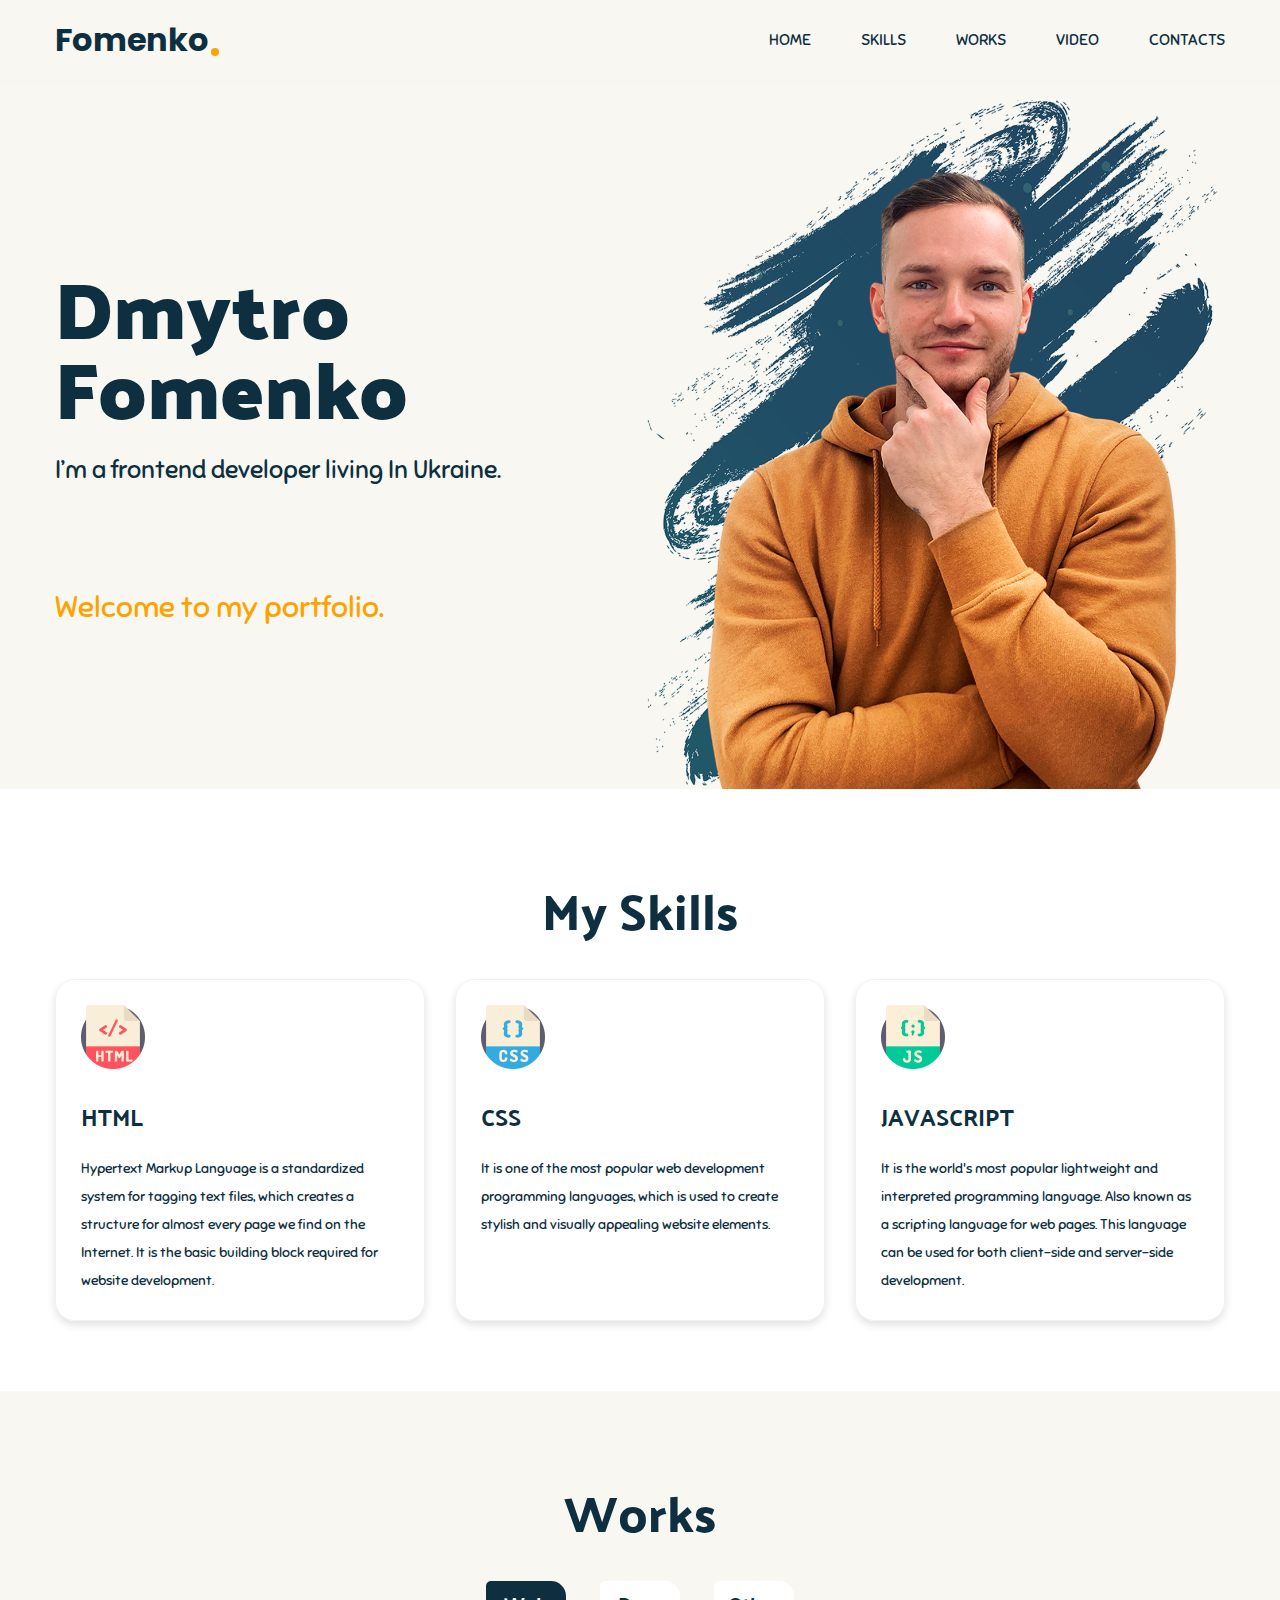
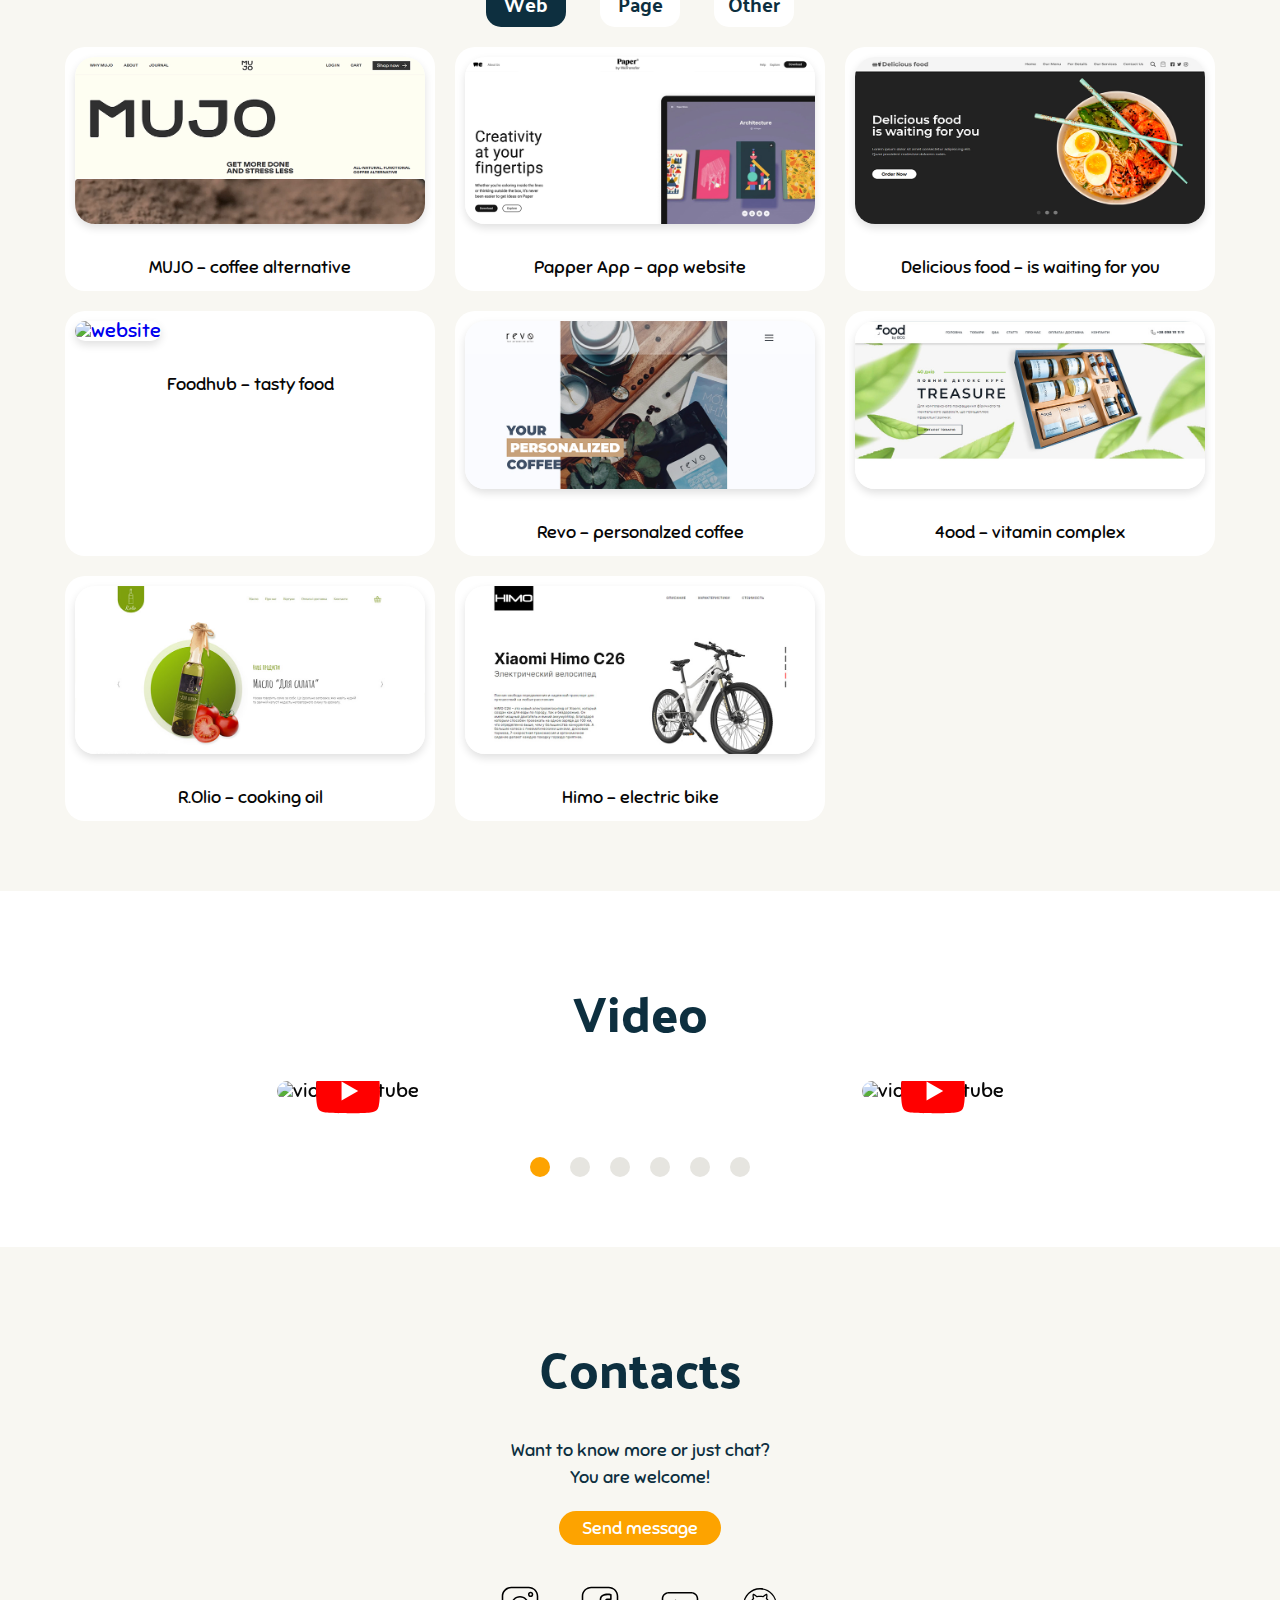
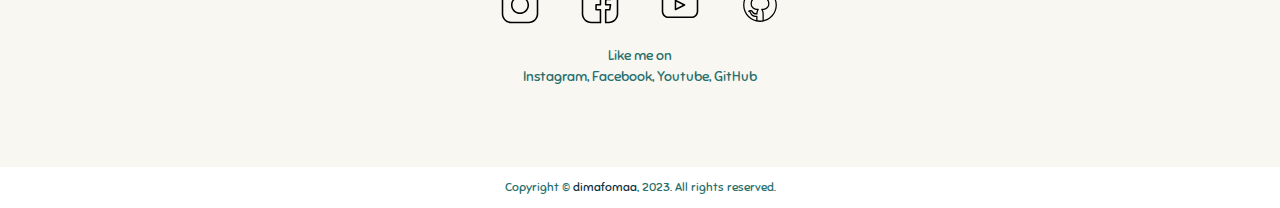
==== commit 356ed5ec: "Add files via upload" ====
--- a/index.html
+++ b/index.html
@@ -32,9 +32,6 @@
 
 <!-- ======== Script ========================= -->
 	<script src="https://code.jquery.com/jquery-3.6.1.min.js" defer></script>
-	<script src="js/gsap.min.js" defer></script>
-	<script src="js/ScrollTrigger.min.js" defer></script>
-	<script src="js/ScrollSmoother.min.js" defer></script>
 	<script src="js/slick.min.js" defer></script>
 	<script src="js/script.js" defer></script>
 
@@ -53,12 +50,6 @@
 							Fomenko
 						</a>
 
-						<!-- <div class="header__lang">
-							<a href="index-ua.html" class="lang__link lang__link-ua">UA</a>
-							<span>/</span>
-							<a href="index.html" class="lang__link lang__link-en">EN</a>
-						</div> -->
-
 			<!-- ======== Header burger	 ======================== -->
 						<div class="header__burger">
 							<span></span>
@@ -102,7 +93,7 @@
 								<div class="home__text">Welcome to my portfolio.</div>
 							</div>
 							<div class="home__image">
-								<img src="img/bg-home.webp" alt="portfolio image" class="home__img img">
+								<img src="img/bg-home.png" alt="portfolio image" class="home__img img">
 							</div>
 						</div>
 					</div>
@@ -176,52 +167,52 @@
 
 									<div class="works__item">
 										<a href="https://dimafomaa.github.io/mujo/" class="works__link" target="_blank">
-											<img src="img/works/mujo.webp" alt="website" class="works__img">
+											<img src="img/works/jpg/mujo.jpg" alt="website" class="works__img">
 										</a>
 										<div class="works__text works__text--five">MUJO - coffee alternative</div>
 									</div>
 
 									<div class="works__item">
 										<a href="https://dimafomaa.github.io/app/" class="works__link" target="_blank">
-											<img src="img/works/app.webp" alt="website" class="works__img">
+											<img src="img/works/jpg/app.jpg" alt="website" class="works__img">
 										</a>
 										<div class="works__text works__text--five">Papper App - app website</div>
 									</div>
 
 									<div class="works__item">
 										<a href="https://dimafomaa.github.io/d.food/" class="works__link" target="_blank">
-											<img src="img/works/d.food.webp" alt="website" class="works__img">
+											<img src="img/works/jpg/d.food.jpg" alt="website" class="works__img">
 										</a>
 										<div class="works__text works__text--five">Delicious food - is waiting for you</div>
 									</div>
 
 									<div class="works__item">
 										<a href="https://dimafomaa.github.io/food/" class="works__link" target="_blank">
-											<img src="img/works/food.webp" alt="website" class="works__img">
+											<img src="img/works/jpg/food.jpg" alt="website" class="works__img">
 										</a>
 										<div class="works__text works__text--five">Foodhub - tasty food</div>
 									</div>
 									<div class="works__item">
 										<a href="https://dimafomaa.github.io/coffee/" class="works__link" target="_blank">
-											<img src="img/works/coffee.webp" alt="website" class="works__img">
+											<img src="img/works/jpg/coffee.jpg" alt="website" class="works__img">
 										</a>
 										<div class="works__text">Revo - personalzed coffee</div>
 									</div>
 									<div class="works__item">
 										<a href="https://dimafomaa.github.io/4ood/" class="works__link" target="_blank">
-											<img src="img/works/4ood.webp" alt="website" class="works__img">
+											<img src="img/works/jpg/4ood.jpg" alt="website" class="works__img">
 										</a>
 										<div class="works__text">4ood - vitamin complex</div>
 									</div>
 									<div class="works__item">
 										<a href="https://dimafomaa.github.io/Oil/" class="works__link" target="_blank">
-											<img src="img/works/oil.webp" alt="website" class="works__img">
+											<img src="img/works/jpg/oil.jpg" alt="website" class="works__img">
 										</a>
 										<div class="works__text">R.Olio - cooking oil</div>
 									</div>
 									<div class="works__item">
 										<a href="https://dimafomaa.github.io/himo/" class="works__link" target="_blank">
-											<img src="img/works/himo.webp" alt="website" class="works__img">
+											<img src="img/works/jpg/himo.jpg" alt="website" class="works__img">
 										</a>
 										<div class="works__text">Himo - electric bike</div>
 									</div>
@@ -231,8 +222,14 @@
 								<div class="works__body" id="page">
 
 									<div class="works__item">
+										<a href="https://dimafomaa.github.io/bike_lamare" class="works__link" target="_blank">
+											<img src="img/works/jpg/bike.jpg" alt="website" class="works__img">
+										</a>
+										<div class="works__text works__text--six">Lamare - cycles</div>
+									</div>
+									<div class="works__item">
 										<a href="https://dimafomaa.github.io/world" class="works__link" target="_blank">
-											<img src="img/works/world.webp" alt="website" class="works__img">
+											<img src="img/works/jpg/world.jpg" alt="website" class="works__img">
 										</a>
 										<div class="works__text works__text--six">World - forest day</div>
 									</div>
@@ -243,7 +240,7 @@
 
 									<div class="works__item">
 										<a href="https://dimafomaa.github.io/flex-cards/" class="works__link" target="_blank">
-											<img src="img/works/slider.webp" alt="website" class="works__img">
+											<img src="img/works/jpg/slider.jpg" alt="website" class="works__img">
 										</a>
 										<div class="works__text works__text--five">Slider - card slider</div>
 									</div>
@@ -269,6 +266,19 @@
 
 						<div class="video__inner slider">
 
+							<div class="video__column">
+								<div class="video__item">
+
+									<picture class="pic">
+										<source srcset="https://img.youtube.com/vi_webp/iIEW2pg1a18/maxresdefault.webp" type="image/">
+										<img src="https://img.youtube.com/vi/iIEW2pg1a18/maxresdefault.jpg" alt="video youtube" class="video__item-content">
+									</picture>
+
+									<button class="video__item-btn" data-video-ID="iIEW2pg1a18">
+										<svg xmlns="http://www.w3.org/2000/svg" width="64" height="64"><path d="M62.603 16.596a8.06 8.06 0 0 0-5.669-5.669C51.964 9.57 31.96 9.57 31.96 9.57s-20.005.04-24.976 1.397a8.06 8.06 0 0 0-5.669 5.669C0 21.607 0 32 0 32s0 10.393 1.356 15.404a8.06 8.06 0 0 0 5.669 5.669C11.995 54.43 32 54.43 32 54.43s20.005 0 24.976-1.356a8.06 8.06 0 0 0 5.669-5.669C64 42.434 64 32 64 32s-.04-10.393-1.397-15.404z" fill="red"/><path d="M25.592 41.612L42.187 32l-16.596-9.612z" fill="#fff"/></svg>
+									</button>
+								</div>
+							</div>
 							<div class="video__column">
 								<div class="video__item">
 
@@ -387,7 +397,7 @@
 						</div>
 					</div>
 				</section>
-		
+
 			</main>
 
 			<!-- ======== Footer ========================= -->
@@ -402,4 +412,4 @@
 	</div>
 </body>
 
-</html>
+</html>--- a/css/style.css
+++ b/css/style.css
@@ -102,7 +102,7 @@
 
 /* ===================Header lang========================= */
 
-.header__lang{
+/* .header__lang{
 	z-index: 6	;
 	margin: auto 50px auto auto;
 }
@@ -122,7 +122,7 @@
 }
 .lang__link-en{
 	color: var(--orange);
-}
+} */
 
 
 
@@ -329,7 +329,6 @@
 	font-size: 20px;
 	line-height: 36px;
 	color: var(--dark-blue);
-	transition: all 0.3s ease-in-out;
 	background-color: #fff;
 	padding: 5px;
 	border-radius: 5px 15px 15px 15px;
@@ -349,7 +348,7 @@
 }
 .works__body{
 	display: none;	
-	animation: opacity 0.8s ease-in-out ;
+	animation: opacity 0.4s ease-in-out ;
 }
 @keyframes opacity{
 	0%{
@@ -419,6 +418,11 @@
 	text-align: center;
 	margin: 0 0px 50px 0px;
 	position: relative;
+	border-radius: 20px;
+	transition: all 0.3s ease-in-out;
+}
+.video__item:hover{
+	box-shadow: 0px 8px 8px 0px rgba(0, 0, 0, 0.103);
 }
 .video__item-content{
 	width: 100%;
@@ -548,4 +552,4 @@
 }
 .footer__link-bio:hover{
 	color: var(--orange);
-}+}
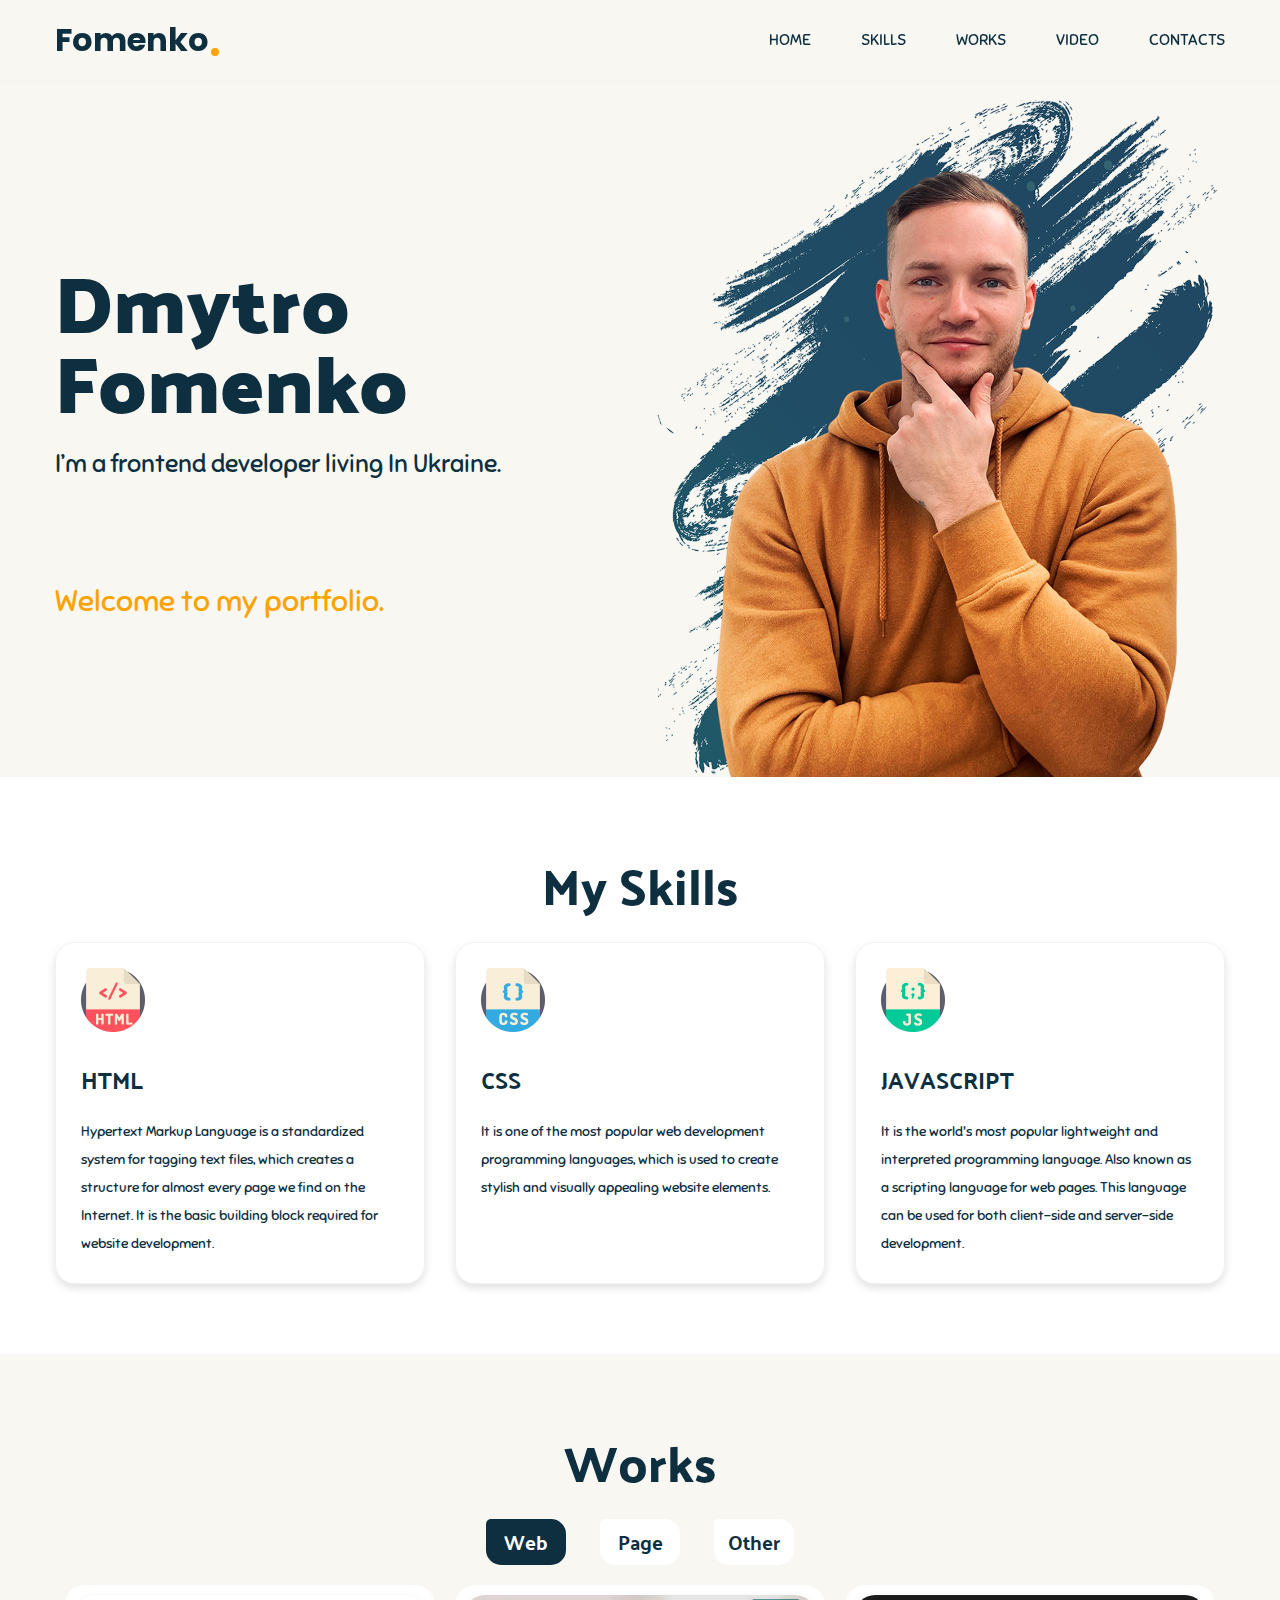
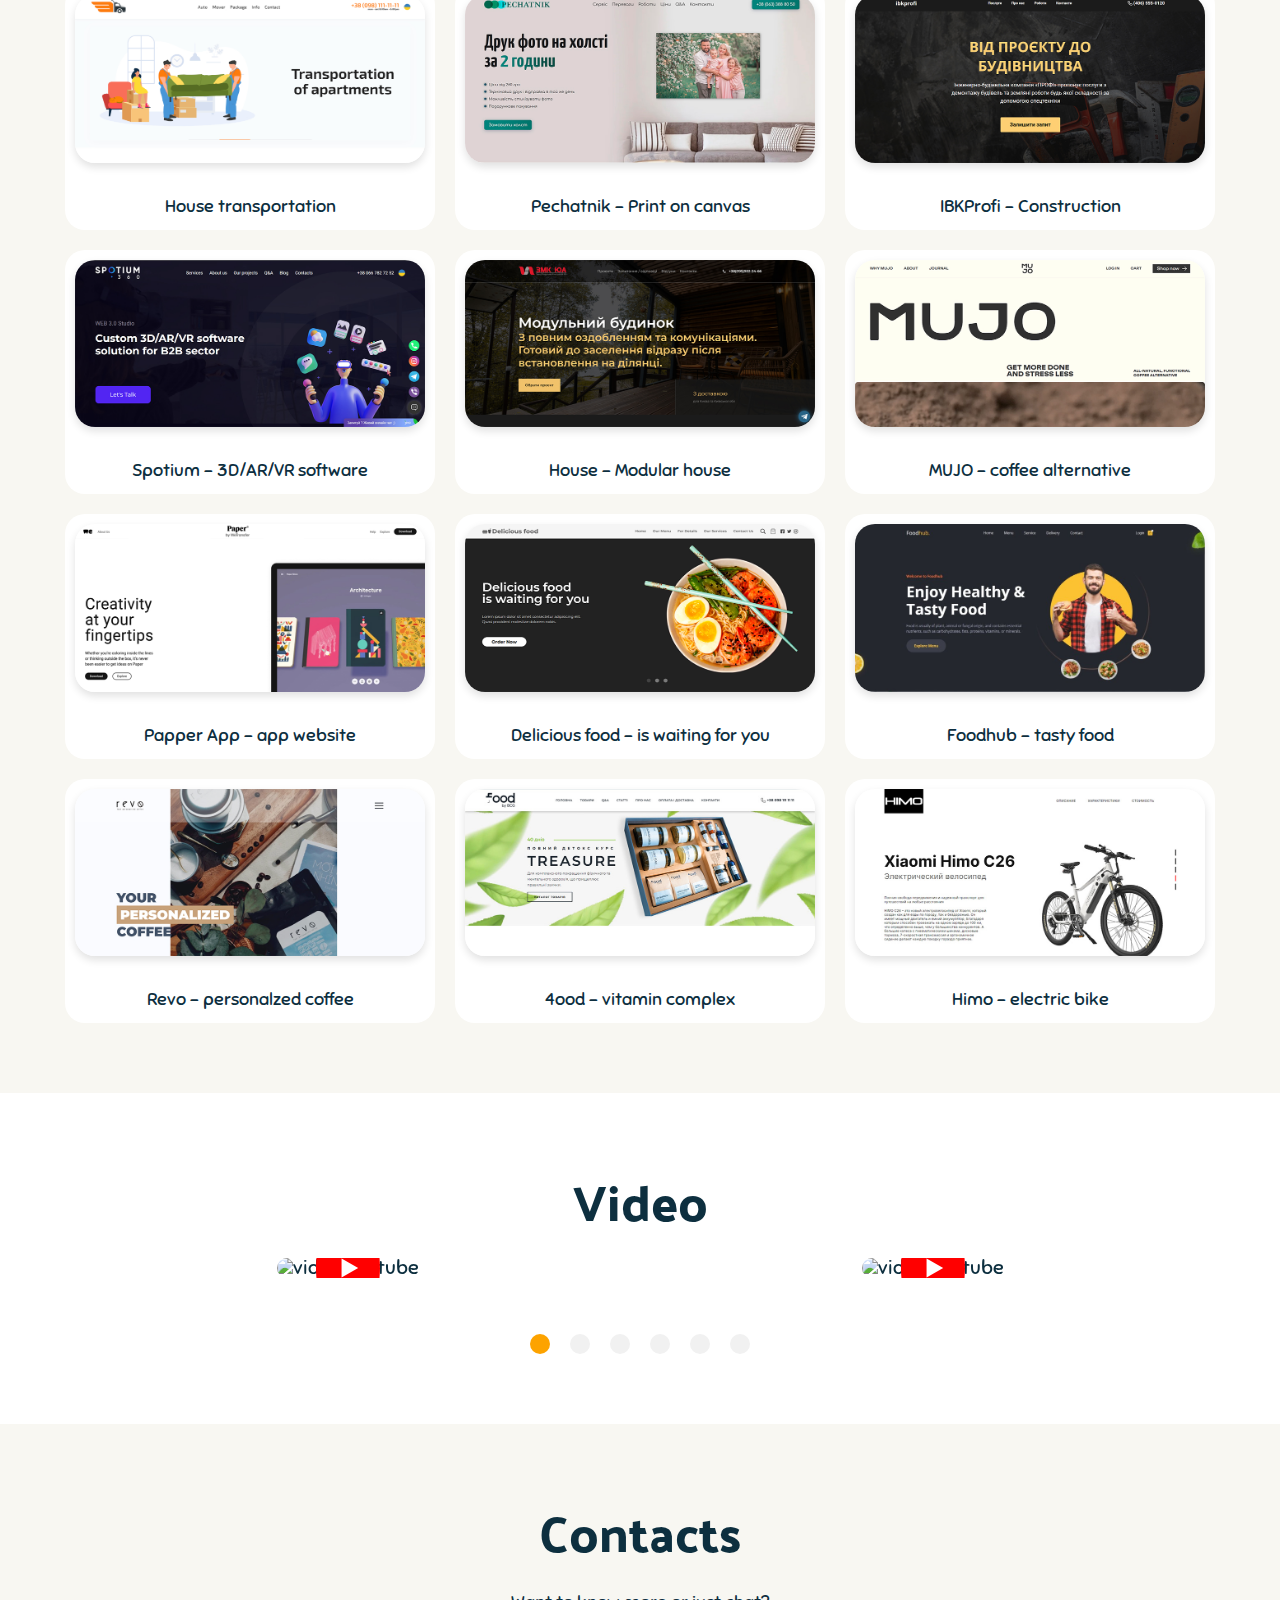
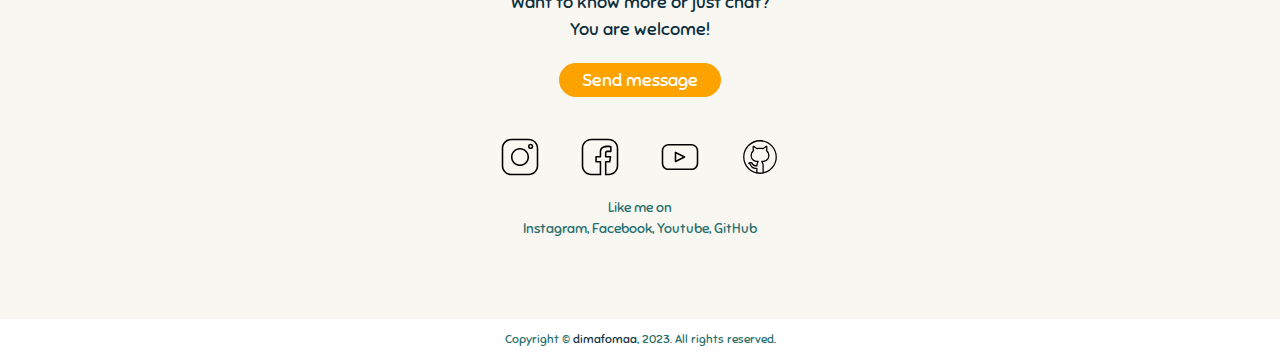
==== commit a58540eb: "Add files via upload" ====
--- a/index.html
+++ b/index.html
@@ -1,415 +1,458 @@
-<!DOCTYPE html>
-<html lang="en">
-
-<head>
-	<meta charset="UTF-8">
-	<meta http-equiv="X-UA-Compatible" content="IE=edge">
-	<meta name="viewport" content="width=device-width, initial-scale=1.0">
-
-	<meta name="description" content="Создание сайтов в интернете, сайт портфолио Dmytro Fomenko">
-	<meta name="keywords" content="frontend, portfolio, work, video, website, фронтенд, работы, видео, сайты, лендинг, визитки, программирование, верстка">
-	<meta name="Author" content="Dmytro Fomenko">
-	<meta name="Copyright" content="dimafomaa">
-
-<!-- ======== FONTS ======================== -->
-	<link href="https://fonts.googleapis.com/css?family=Poppins:regular,500,700&display=swap" rel="stylesheet">
-	<link href="https://fonts.googleapis.com/css?family=Palanquin+Dark:regular,500,600,700&display=swap" rel="stylesheet">
-	<link href="https://fonts.googleapis.com/css?family=Sniglet:regular,800&display=swap" rel="stylesheet">
-
-<!-- ======== LINK CSS	 ======================== -->
-	<link rel="stylesheet" href="css/nullstyle.css">
-	<link rel="stylesheet" href="css/style.css">
-	<link rel="stylesheet" href="css/media.css">
-
-<!-- ======== FAVICON	 ======================== -->
-	<link rel="apple-touch-icon" sizes="180x180" href="img/favicon/apple-touch-icon.png">
-	<link rel="icon" type="image/png" sizes="32x32" href="img/favicon/favicon-32x32.png">
-	<link rel="icon" type="image/png" sizes="16x16" href="img/favicon/favicon-16x16.png">
-	<link rel="manifest" href="img/favicon/site.webmanifest">
-	<link rel="mask-icon" href="img/favicon/safari-pinned-tab.svg" color="#5bbad5">
-	<meta name="msapplication-TileColor" content="#2d89ef">
-	<meta name="theme-color" content="#ffffff">
-
-<!-- ======== Script ========================= -->
-	<script src="https://code.jquery.com/jquery-3.6.1.min.js" defer></script>
-	<script src="js/slick.min.js" defer></script>
-	<script src="js/script.js" defer></script>
-
-<!-- ======== Title	 ======================== -->
-	<title>Portfolio - D.Fomenko</title>
-</head>
-
-<body>
-	<div class="wrapper">
-		<div class="content">
-			<!-- ======== Header	 ======================== -->
-			<header class="header">
-				<div class="container">
-					<div class="header__inner">
-						<a href="index.html" class="header__logo">
-							Fomenko
-						</a>
-
-			<!-- ======== Header burger	 ======================== -->
-						<div class="header__burger">
-							<span></span>
-						</div>
-
-			<!-- ======== Menu	 ======================== -->
-						<nav class="menu">
-							<ul class="menu__list">
-								<li class="menu__item">
-									<a href="#home" class="menu__link">Home</a>
-								</li>
-								<li class="menu__item">
-									<a href="#skills" class="menu__link">Skills</a>
-								</li>
-								<li class="menu__item">
-									<a href="#work" class="menu__link">Works</a>
-								</li>
-								<li class="menu__item">
-									<a href="#video" class="menu__link">Video</a>
-								</li>
-								<li class="menu__item">
-									<a href="#contact" class="menu__link">Contacts</a>
-								</li>
-							</ul>
-						</nav>
-
-					</div>
-				</div>
-			</header>
-
-			<!-- ======== Main	 ======================== -->
-			<main class="main">
-
-			<!-- ======== Home	 ======================== -->
-				<section class="home" id="home">
-					<div class="container">
-						<div class="home__inner">
-							<div class="home__items">
-								<h1 class="home__title">Dmytro<br>Fomenko</h1>
-								<div class="home__subtitle">I’m a frontend developer living In Ukraine.</div>
-								<div class="home__text">Welcome to my portfolio.</div>
-							</div>
-							<div class="home__image">
-								<img src="img/bg-home.png" alt="portfolio image" class="home__img img">
-							</div>
-						</div>
-					</div>
-				</section>
-
-			<!-- ======== Skills	 ======================== -->
-				<section class="skills" id="skills">
-					<div class="container">
-						<div class="skills__inner">
-
-							<h2 class="title">My Skills</h2>
-
-							<div class="skills__row">
-								
-								<div class="skills__column skills__column--one">
-									<div class="skills__item">
-										<div class="skills__image">
-											<img src="img/icon/html.png" alt="skills__img" class="skills__img">
-										</div>
-										<h2 class="skills__title">HTML</h2>
-										<p class="skills__text">Hypertext Markup Language is a standardized system for tagging text
-											files,
-											which creates a structure for almost every page we find on the Internet.
-											It is the basic building block required for website development.</p>
-									</div>
-								</div>
-								
-								<div class="skills__column skills__column--two">
-									<div class="skills__item">
-										<div class="skills__image">
-											<img src="img/icon/css.png" alt="skills__img" class="skills__img">
-										</div>
-										<h2 class="skills__title">CSS</h2>
-										<p class="skills__text">It is one of the most popular web development programming
-											languages,
-											which is used to create stylish and visually appealing website elements.</p>
-									</div>
-								</div>
-								<div class="skills__column skills__column--tree">
-									<div class="skills__item">
-										<div class="skills__image">
-											<img src="img/icon/js.png" alt="skills__img" class="skills__img">
-										</div>
-										<h2 class="skills__title">Javascript</h2>
-										<p class="skills__text">It is the world's most popular lightweight and interpreted
-											programming language.
-											Also known as a scripting language for web pages. This language can be used for both
-											client-side and server-side development.</p>
-									</div>
-								</div>
-							</div>
-						</div>
-					</div>
-				</section>
-
-			<!-- ======== Works	 ======================== -->
-				<section class="works" id="work">
-					<div class="container">
-						<h2 class="title">Works</h2>
-						<div class="works__inner">
-
-							<div class="works__tab">
-								<button class="works__tab-btn" type="button" data-tab="#web">Web</button>
-								<button class="works__tab-btn" type="button" data-tab="#page">Page</button>
-								<button class="works__tab-btn" type="button" data-tab="#other">Other</button>
-							</div>
-
-							<div class="works__content">
-
-								<div class="works__body" id="web">
-
-									<div class="works__item">
-										<a href="https://dimafomaa.github.io/mujo/" class="works__link" target="_blank">
-											<img src="img/works/jpg/mujo.jpg" alt="website" class="works__img">
-										</a>
-										<div class="works__text works__text--five">MUJO - coffee alternative</div>
-									</div>
-
-									<div class="works__item">
-										<a href="https://dimafomaa.github.io/app/" class="works__link" target="_blank">
-											<img src="img/works/jpg/app.jpg" alt="website" class="works__img">
-										</a>
-										<div class="works__text works__text--five">Papper App - app website</div>
-									</div>
-
-									<div class="works__item">
-										<a href="https://dimafomaa.github.io/d.food/" class="works__link" target="_blank">
-											<img src="img/works/jpg/d.food.jpg" alt="website" class="works__img">
-										</a>
-										<div class="works__text works__text--five">Delicious food - is waiting for you</div>
-									</div>
-
-									<div class="works__item">
-										<a href="https://dimafomaa.github.io/food/" class="works__link" target="_blank">
-											<img src="img/works/jpg/food.jpg" alt="website" class="works__img">
-										</a>
-										<div class="works__text works__text--five">Foodhub - tasty food</div>
-									</div>
-									<div class="works__item">
-										<a href="https://dimafomaa.github.io/coffee/" class="works__link" target="_blank">
-											<img src="img/works/jpg/coffee.jpg" alt="website" class="works__img">
-										</a>
-										<div class="works__text">Revo - personalzed coffee</div>
-									</div>
-									<div class="works__item">
-										<a href="https://dimafomaa.github.io/4ood/" class="works__link" target="_blank">
-											<img src="img/works/jpg/4ood.jpg" alt="website" class="works__img">
-										</a>
-										<div class="works__text">4ood - vitamin complex</div>
-									</div>
-									<div class="works__item">
-										<a href="https://dimafomaa.github.io/Oil/" class="works__link" target="_blank">
-											<img src="img/works/jpg/oil.jpg" alt="website" class="works__img">
-										</a>
-										<div class="works__text">R.Olio - cooking oil</div>
-									</div>
-									<div class="works__item">
-										<a href="https://dimafomaa.github.io/himo/" class="works__link" target="_blank">
-											<img src="img/works/jpg/himo.jpg" alt="website" class="works__img">
-										</a>
-										<div class="works__text">Himo - electric bike</div>
-									</div>
-
-								</div>
-
-								<div class="works__body" id="page">
-
-									<div class="works__item">
-										<a href="https://dimafomaa.github.io/bike_lamare" class="works__link" target="_blank">
-											<img src="img/works/jpg/bike.jpg" alt="website" class="works__img">
-										</a>
-										<div class="works__text works__text--six">Lamare - cycles</div>
-									</div>
-									<div class="works__item">
-										<a href="https://dimafomaa.github.io/world" class="works__link" target="_blank">
-											<img src="img/works/jpg/world.jpg" alt="website" class="works__img">
-										</a>
-										<div class="works__text works__text--six">World - forest day</div>
-									</div>
-
-								</div>
-
-								<div class="works__body" id="other">
-
-									<div class="works__item">
-										<a href="https://dimafomaa.github.io/flex-cards/" class="works__link" target="_blank">
-											<img src="img/works/jpg/slider.jpg" alt="website" class="works__img">
-										</a>
-										<div class="works__text works__text--five">Slider - card slider</div>
-									</div>
-
-								</div>
-
-							</div>
-
-						</div>
-
-						<!-- <div class="works__button">
-							<a href="#" class="works__btn btn" id="loadMore">Load more</a>
-						</div> -->
-
-					</div>
-				</section>
-
-
-			<!-- ======== Video	 ======================== -->
-				<section class="video" id="video">
-					<div class="container">
-						<h2 class="title">Video</h2>
-
-						<div class="video__inner slider">
-
-							<div class="video__column">
-								<div class="video__item">
-
-									<picture class="pic">
-										<source srcset="https://img.youtube.com/vi_webp/iIEW2pg1a18/maxresdefault.webp" type="image/">
-										<img src="https://img.youtube.com/vi/iIEW2pg1a18/maxresdefault.jpg" alt="video youtube" class="video__item-content">
-									</picture>
-
-									<button class="video__item-btn" data-video-ID="iIEW2pg1a18">
-										<svg xmlns="http://www.w3.org/2000/svg" width="64" height="64"><path d="M62.603 16.596a8.06 8.06 0 0 0-5.669-5.669C51.964 9.57 31.96 9.57 31.96 9.57s-20.005.04-24.976 1.397a8.06 8.06 0 0 0-5.669 5.669C0 21.607 0 32 0 32s0 10.393 1.356 15.404a8.06 8.06 0 0 0 5.669 5.669C11.995 54.43 32 54.43 32 54.43s20.005 0 24.976-1.356a8.06 8.06 0 0 0 5.669-5.669C64 42.434 64 32 64 32s-.04-10.393-1.397-15.404z" fill="red"/><path d="M25.592 41.612L42.187 32l-16.596-9.612z" fill="#fff"/></svg>
-									</button>
-								</div>
-							</div>
-							<div class="video__column">
-								<div class="video__item">
-
-									<picture class="pic">
-										<source srcset="https://img.youtube.com/vi_webp/8Syy9gLbLTk/maxresdefault.webp" type="image/">
-										<img src="https://img.youtube.com/vi/8Syy9gLbLTk/maxresdefault.jpg" alt="video youtube" class="video__item-content">
-									</picture>
-
-									<button class="video__item-btn" data-video-ID="8Syy9gLbLTk">
-										<svg xmlns="http://www.w3.org/2000/svg" width="64" height="64"><path d="M62.603 16.596a8.06 8.06 0 0 0-5.669-5.669C51.964 9.57 31.96 9.57 31.96 9.57s-20.005.04-24.976 1.397a8.06 8.06 0 0 0-5.669 5.669C0 21.607 0 32 0 32s0 10.393 1.356 15.404a8.06 8.06 0 0 0 5.669 5.669C11.995 54.43 32 54.43 32 54.43s20.005 0 24.976-1.356a8.06 8.06 0 0 0 5.669-5.669C64 42.434 64 32 64 32s-.04-10.393-1.397-15.404z" fill="red"/><path d="M25.592 41.612L42.187 32l-16.596-9.612z" fill="#fff"/></svg>
-									</button>
-								</div>
-							</div>
-							<div class="video__column">
-								<div class="video__item">
-
-									<picture>
-										<source srcset="https://img.youtube.com/vi_webp/wy26vBbfChI/maxresdefault.webp" type="image/">
-										<img src="https://img.youtube.com/vi/wy26vBbfChI/maxresdefault.jpg" alt="video youtube" class="video__item-content">
-									</picture>
-
-									<button class="video__item-btn" data-video-ID="wy26vBbfChI">
-										<svg xmlns="http://www.w3.org/2000/svg" width="64" height="64"><path d="M62.603 16.596a8.06 8.06 0 0 0-5.669-5.669C51.964 9.57 31.96 9.57 31.96 9.57s-20.005.04-24.976 1.397a8.06 8.06 0 0 0-5.669 5.669C0 21.607 0 32 0 32s0 10.393 1.356 15.404a8.06 8.06 0 0 0 5.669 5.669C11.995 54.43 32 54.43 32 54.43s20.005 0 24.976-1.356a8.06 8.06 0 0 0 5.669-5.669C64 42.434 64 32 64 32s-.04-10.393-1.397-15.404z" fill="red"/><path d="M25.592 41.612L42.187 32l-16.596-9.612z" fill="#fff"/></svg>
-									</button>
-								</div>
-							</div>
-							<div class="video__column">
-								<div class="video__item">
-
-									<picture>
-										<source srcset="https://img.youtube.com/vi_webp/x44Bh1OywJA/maxresdefault.webp" type="image/">
-										<img src="https://img.youtube.com/vi/x44Bh1OywJA/maxresdefault.jpg" alt="video youtube" class="video__item-content">
-									</picture>
-
-									<button class="video__item-btn" data-video-ID="x44Bh1OywJA">
-										<svg xmlns="http://www.w3.org/2000/svg" width="64" height="64"><path d="M62.603 16.596a8.06 8.06 0 0 0-5.669-5.669C51.964 9.57 31.96 9.57 31.96 9.57s-20.005.04-24.976 1.397a8.06 8.06 0 0 0-5.669 5.669C0 21.607 0 32 0 32s0 10.393 1.356 15.404a8.06 8.06 0 0 0 5.669 5.669C11.995 54.43 32 54.43 32 54.43s20.005 0 24.976-1.356a8.06 8.06 0 0 0 5.669-5.669C64 42.434 64 32 64 32s-.04-10.393-1.397-15.404z" fill="red"/><path d="M25.592 41.612L42.187 32l-16.596-9.612z" fill="#fff"/></svg>
-									</button>
-								</div>
-							</div>
-							<div class="video__column">
-								<div class="video__item">
-
-									<picture>
-										<source srcset="https://img.youtube.com/vi_webp/Uf61iwPh-Sk/maxresdefault.webp" type="image/">
-										<img src="https://img.youtube.com/vi/Uf61iwPh-Sk/maxresdefault.jpg" alt="video youtube" class="video__item-content">
-									</picture>
-
-									<button class="video__item-btn" data-video-id="Uf61iwPh-Sk">
-										<svg xmlns="http://www.w3.org/2000/svg" width="64" height="64"><path d="M62.603 16.596a8.06 8.06 0 0 0-5.669-5.669C51.964 9.57 31.96 9.57 31.96 9.57s-20.005.04-24.976 1.397a8.06 8.06 0 0 0-5.669 5.669C0 21.607 0 32 0 32s0 10.393 1.356 15.404a8.06 8.06 0 0 0 5.669 5.669C11.995 54.43 32 54.43 32 54.43s20.005 0 24.976-1.356a8.06 8.06 0 0 0 5.669-5.669C64 42.434 64 32 64 32s-.04-10.393-1.397-15.404z" fill="red"/><path d="M25.592 41.612L42.187 32l-16.596-9.612z" fill="#fff"/></svg>
-									</button>
-								</div>
-							</div>
-							<div class="video__column">
-								<div class="video__item">
-
-									<picture>
-										<source srcset="https://img.youtube.com/vi_webp/8pQpF7ULSks/maxresdefault.webp" type="image/">
-										<img src="https://img.youtube.com/vi/8pQpF7ULSks/maxresdefault.jpg" alt="video youtube" class="video__item-content">
-									</picture>
-
-									<button class="video__item-btn" data-video-id="8pQpF7ULSks">
-										<svg xmlns="http://www.w3.org/2000/svg" width="64" height="64"><path d="M62.603 16.596a8.06 8.06 0 0 0-5.669-5.669C51.964 9.57 31.96 9.57 31.96 9.57s-20.005.04-24.976 1.397a8.06 8.06 0 0 0-5.669 5.669C0 21.607 0 32 0 32s0 10.393 1.356 15.404a8.06 8.06 0 0 0 5.669 5.669C11.995 54.43 32 54.43 32 54.43s20.005 0 24.976-1.356a8.06 8.06 0 0 0 5.669-5.669C64 42.434 64 32 64 32s-.04-10.393-1.397-15.404z" fill="red"/><path d="M25.592 41.612L42.187 32l-16.596-9.612z" fill="#fff"/></svg>
-									</button>
-								</div>
-							</div>
-							<div class="video__column">
-								<div class="video__item">
-
-									<picture>
-										<source srcset="https://img.youtube.com/vi_webp/oiD1m8Dj_wE/maxresdefault.webp" type="image/">
-										<img src="https://img.youtube.com/vi/oiD1m8Dj_wE/maxresdefault.jpg" alt="video youtube" class="video__item-content">
-									</picture>
-
-									<button class="video__item-btn" data-video-id="oiD1m8Dj_wE">
-										<svg xmlns="http://www.w3.org/2000/svg" width="64" height="64"><path d="M62.603 16.596a8.06 8.06 0 0 0-5.669-5.669C51.964 9.57 31.96 9.57 31.96 9.57s-20.005.04-24.976 1.397a8.06 8.06 0 0 0-5.669 5.669C0 21.607 0 32 0 32s0 10.393 1.356 15.404a8.06 8.06 0 0 0 5.669 5.669C11.995 54.43 32 54.43 32 54.43s20.005 0 24.976-1.356a8.06 8.06 0 0 0 5.669-5.669C64 42.434 64 32 64 32s-.04-10.393-1.397-15.404z" fill="red"/><path d="M25.592 41.612L42.187 32l-16.596-9.612z" fill="#fff"/></svg>
-									</button>
-								</div>
-							</div>
-							
-						</div>
-
-					</div>
-				</section>
-
-			<!-- ======== Contact	 ======================== -->
-				<section class="contact" id="contact">
-					<div class="container">
-						<div class="contact__inner">
-							<h2 class="title">Contacts</h2>
-							<p class="contact__text">Want to know more or just chat? <br>
-								You are welcome!</p>
-							<a href="https://t.me/dimafomaa" class="contact__button btn" target="_blank">Send message</a>
-							<ul class="contact__list">
-								<li class="contact__item contact__item-one">
-									<a href="http://www.instagram.com/dimafomaa" class="fcontact__link" target="_blank">
-										<img src="img/icon/instagram.svg" alt="img" class="contact__img">
-									</a>
-								</li>
-								<li class="contact__item contact__item-two">
-									<a href="http://www.facebook.com/dimafomaa" class="contact__link" target="_blank">
-										<img src="img/icon/facebook.svg" alt="img" class="contact__img">
-									</a>
-								</li>
-								<li class="contact__item contact__item-three">
-									<a href="http://www.youtube.com/dimafomaa" class="contact__link" target="_blank">
-										<img src="img/icon/youtube.svg" alt="img" class="contact__img">
-									</a>
-								</li>
-								<li class="contact__item contact__item-four">
-									<a href="https://github.com/dimafomaa" class="contact__link" target="_blank">
-										<img src="img/icon/github.svg" alt="img" class="contact__img">
-									</a>
-								</li>
-							</ul>
-							<div class="contact__subtext">Like me on <br> Instagram, Facebook, Youtube, GitHub</div>
-						</div>
-					</div>
-				</section>
-
-			</main>
-
-			<!-- ======== Footer ========================= -->
-			<footer class="footer">
-				<div class="container">
-					<div class="footer__inner">
-						<div class="footer__cooper">Copyright © <a href="https://github.com/dimafomaa?tab=repositories" class="footer__link-bio" target="_blank">dimafomaa</a>, 2023. All rights reserved.</div>
-					</div>
-				</div>
-			</footer>
-		</div>
-	</div>
-</body>
-
+<!DOCTYPE html>
+<html lang="en">
+
+<head>
+	<meta charset="UTF-8">
+	<meta http-equiv="X-UA-Compatible" content="IE=edge">
+	<meta name="viewport" content="width=device-width, initial-scale=1.0">
+
+	<meta name="description" content=""Creation of websites on the Internet, portfolio Dmytro Fomenko">
+	<meta name="keywords" content="frontend, portfolio, work, video, website, фронтенд, работы, видео, сайты, лендинг, визитки, программирование, верстка">
+	<meta name="Author" content="Dmytro Fomenko">
+	<meta name="Copyright" content="dimafomaa">
+
+<!-- ======== FONTS ======================== -->
+	<link href="https://fonts.googleapis.com/css?family=Poppins:regular,500,700&display=swap" rel="stylesheet">
+	<link href="https://fonts.googleapis.com/css?family=Palanquin+Dark:regular,500,600,700&display=swap" rel="stylesheet">
+	<link href="https://fonts.googleapis.com/css?family=Sniglet:regular,800&display=swap" rel="stylesheet">
+
+<!-- ======== LINK CSS	 ======================== -->
+	<link rel="stylesheet" href="css/nullstyle.css">
+	<link rel="stylesheet" href="css/style.css">
+	<link rel="stylesheet" href="css/media.css">
+
+<!-- ======== FAVICON	 ======================== -->
+	<link rel="apple-touch-icon" sizes="180x180" href="img/favicon/apple-touch-icon.png">
+	<link rel="icon" type="image/png" sizes="32x32" href="img/favicon/favicon-32x32.png">
+	<link rel="icon" type="image/png" sizes="16x16" href="img/favicon/favicon-16x16.png">
+	<link rel="manifest" href="img/favicon/site.webmanifest">
+	<link rel="mask-icon" href="img/favicon/safari-pinned-tab.svg" color="#5bbad5">
+	<meta name="msapplication-TileColor" content="#2d89ef">
+	<meta name="theme-color" content="#ffffff">
+
+<!-- ======== Script ========================= -->
+	<script src="https://code.jquery.com/jquery-3.6.1.min.js" defer></script>
+	<script src="js/slick.min.js" defer></script>
+	<script src="js/script.js" defer></script>
+
+<!-- ======== Title	 ======================== -->
+	<title>Portfolio - D.Fomenko</title>
+</head>
+
+<body>
+	<div class="wrapper">
+		<div class="content">
+			<!-- ======== Header	 ======================== -->
+			<header class="header">
+				<div class="container">
+					<div class="header__inner">
+						<a href="/" class="header__logo">
+							Fomenko
+						</a>
+
+			<!-- ======== Header burger	 ======================== -->
+						<div class="header__burger">
+							<span></span>
+						</div>
+
+			<!-- ======== Menu	 ======================== -->
+						<nav class="menu">
+							<ul class="menu__list">
+								<li class="menu__item">
+									<a href="#home" class="menu__link">Home</a>
+								</li>
+								<li class="menu__item">
+									<a href="#skills" class="menu__link">Skills</a>
+								</li>
+								<li class="menu__item">
+									<a href="#work" class="menu__link">Works</a>
+								</li>
+								<li class="menu__item">
+									<a href="#video" class="menu__link">Video</a>
+								</li>
+								<li class="menu__item">
+									<a href="#contact" class="menu__link">Contacts</a>
+								</li>
+							</ul>
+						</nav>
+
+					</div>
+				</div>
+			</header>
+
+			<!-- ======== Main	 ======================== -->
+			<main class="main">
+
+			<!-- ======== Home	 ======================== -->
+				<section class="home" id="home">
+					<div class="container">
+						<div class="home__inner">
+							<div class="home__items">
+								<h1 class="home__title">Dmytro<br>Fomenko</h1>
+								<div class="home__subtitle">I’m a frontend developer living In Ukraine.</div>
+								<div class="home__text">Welcome to my portfolio.</div>
+							</div>
+							<div class="home__image">
+								<img src="img/bg-home.png" alt="portfolio image" class="home__img img">
+							</div>
+						</div>
+					</div>
+				</section>
+
+			<!-- ======== Skills	 ======================== -->
+				<section class="skills" id="skills">
+					<div class="container">
+						<div class="skills__inner">
+
+							<h2 class="title">My Skills</h2>
+
+							<div class="skills__row">
+								
+								<div class="skills__column skills__column--one">
+									<div class="skills__item">
+										<div class="skills__image">
+											<img src="img/icon/html.png" alt="skills__img" class="skills__img">
+										</div>
+										<h2 class="skills__title">HTML</h2>
+										<p class="skills__text">Hypertext Markup Language is a standardized system for tagging text
+											files,
+											which creates a structure for almost every page we find on the Internet.
+											It is the basic building block required for website development.</p>
+									</div>
+								</div>
+								
+								<div class="skills__column skills__column--two">
+									<div class="skills__item">
+										<div class="skills__image">
+											<img src="img/icon/css.png" alt="skills__img" class="skills__img">
+										</div>
+										<h2 class="skills__title">CSS</h2>
+										<p class="skills__text">It is one of the most popular web development programming
+											languages,
+											which is used to create stylish and visually appealing website elements.</p>
+									</div>
+								</div>
+								<div class="skills__column skills__column--tree">
+									<div class="skills__item">
+										<div class="skills__image">
+											<img src="img/icon/js.png" alt="skills__img" class="skills__img">
+										</div>
+										<h2 class="skills__title">Javascript</h2>
+										<p class="skills__text">It is the world's most popular lightweight and interpreted
+											programming language.
+											Also known as a scripting language for web pages. This language can be used for both
+											client-side and server-side development.</p>
+									</div>
+								</div>
+							</div>
+						</div>
+					</div>
+				</section>
+
+			<!-- ======== Works	 ======================== -->
+				<section class="works" id="work">
+					<div class="container">
+						<h2 class="title">Works</h2>
+						<div class="works__inner">
+
+							<div class="works__tab">
+								<button class="works__tab-btn" type="button" data-tab="#web">Web</button>
+								<button class="works__tab-btn" type="button" data-tab="#page">Page</button>
+								<button class="works__tab-btn" type="button" data-tab="#other">Other</button>
+							</div>
+
+							<div class="works__content">
+
+								<div class="works__body" id="web">
+
+									<div class="works__item">
+										<a href="https://dimafomaa.github.io/transportation/" class="works__link" target="_blank">
+											<img src="img/works/jpg/trans.jpg" alt="website" class="works__img">
+										</a>
+										<div class="works__text works__text--five">House transportation</div>
+									</div>
+
+									<div class="works__item">
+										<a href="http://holst.pechatnik.in.ua" class="works__link" target="_blank">
+											<img src="img/works/jpg/print.jpg" alt="website" class="works__img">
+										</a>
+										<div class="works__text works__text--five">Pechatnik - Print on canvas</div>
+									</div>
+
+                                    <div class="works__item">
+										<a href="https://dimafomaa.github.io/profi" class="works__link" target="_blank">
+											<img src="img/works/jpg/profi.jpg" alt="website" class="works__img">
+										</a>
+										<div class="works__text works__text--five">IBKProfi - Construction</div>
+									</div>
+
+									<div class="works__item">
+										<a href="https://spotium360.com" class="works__link" target="_blank">
+											<img src="img/works/jpg/spotium.jpg" alt="website" class="works__img">
+										</a>
+										<div class="works__text works__text--five">Spotium - 3D/AR/VR software</div>
+									</div>
+
+									<div class="works__item">
+										<a href="https://www.zavodmk-ua.com/" class="works__link" target="_blank">
+											<img src="img/works/jpg/house.jpg" alt="website" class="works__img">
+										</a>
+										<div class="works__text works__text--five">House - Modular house</div>
+									</div>
+
+									<div class="works__item">
+										<a href="https://dimafomaa.github.io/mujo/" class="works__link" target="_blank">
+											<img src="img/works/jpg/mujo.jpg" alt="website" class="works__img">
+										</a>
+										<div class="works__text works__text--five">MUJO - coffee alternative</div>
+									</div>
+
+									<div class="works__item">
+										<a href="https://dimafomaa.github.io/app/" class="works__link" target="_blank">
+											<img src="img/works/jpg/app.jpg" alt="website" class="works__img">
+										</a>
+										<div class="works__text works__text--five">Papper App - app website</div>
+									</div>
+
+									<div class="works__item">
+										<a href="https://dimafomaa.github.io/d.food/" class="works__link" target="_blank">
+											<img src="img/works/jpg/d.food.jpg" alt="website" class="works__img">
+										</a>
+										<div class="works__text works__text--five">Delicious food - is waiting for you</div>
+									</div>
+
+									<div class="works__item">
+										<a href="https://dimafomaa.github.io/food/" class="works__link" target="_blank">
+											<img src="img/works/jpg/food.jpg" alt="website" class="works__img">
+										</a>
+										<div class="works__text works__text--five">Foodhub - tasty food</div>
+									</div>
+									<div class="works__item">
+										<a href="https://dimafomaa.github.io/coffee/" class="works__link" target="_blank">
+											<img src="img/works/jpg/coffee.jpg" alt="website" class="works__img">
+										</a>
+										<div class="works__text">Revo - personalzed coffee</div>
+									</div>
+									<div class="works__item">
+										<a href="https://dimafomaa.github.io/4ood/" class="works__link" target="_blank">
+											<img src="img/works/jpg/4ood.jpg" alt="website" class="works__img">
+										</a>
+										<div class="works__text">4ood - vitamin complex</div>
+									</div>
+									<!-- <div class="works__item">
+										<a href="https://dimafomaa.github.io/Oil/" class="works__link" target="_blank">
+											<img src="img/works/jpg/oil.jpg" alt="website" class="works__img">
+										</a>
+										<div class="works__text">R.Olio - cooking oil</div>
+									</div> -->
+									<div class="works__item">
+										<a href="https://dimafomaa.github.io/himo/" class="works__link" target="_blank">
+											<img src="img/works/jpg/himo.jpg" alt="website" class="works__img">
+										</a>
+										<div class="works__text">Himo - electric bike</div>
+									</div>
+
+								</div>
+
+								<div class="works__body" id="page">
+
+									<div class="works__item">
+										<a href="https://dimafomaa.github.io/bike_lamare" class="works__link" target="_blank">
+											<img src="img/works/jpg/bike.jpg" alt="website" class="works__img">
+										</a>
+										<div class="works__text works__text--six">Lamare - cycles</div>
+									</div>
+									<div class="works__item">
+										<a href="https://dimafomaa.github.io/world" class="works__link" target="_blank">
+											<img src="img/works/jpg/world.jpg" alt="website" class="works__img">
+										</a>
+										<div class="works__text works__text--six">World - forest day</div>
+									</div>
+
+								</div>
+
+								<div class="works__body" id="other">
+
+									<div class="works__item">
+										<a href="https://dimafomaa.github.io/form/" class="works__link" target="_blank">
+											<img src="img/works/jpg/form.jpg" alt="website" class="works__img">
+										</a>
+										<div class="works__text works__text--five">Form - data submission</div>
+									</div>
+
+									<div class="works__item">
+										<a href="https://dimafomaa.github.io/flex-cards/" class="works__link" target="_blank">
+											<img src="img/works/jpg/slider.jpg" alt="website" class="works__img">
+										</a>
+										<div class="works__text works__text--five">Slider - card slider</div>
+									</div>
+
+								</div>
+
+							</div>
+
+						</div>
+
+						<!-- <div class="works__button">
+							<a href="#" class="works__btn btn" id="loadMore">Load more</a>
+						</div> -->
+
+					</div>
+				</section>
+
+
+			<!-- ======== Video	 ======================== -->
+				<section class="video" id="video">
+					<div class="container">
+						<h2 class="title">Video</h2>
+
+						<div class="video__inner slider">
+
+							<div class="video__column">
+								<div class="video__item">
+
+									<picture class="pic">
+										<source srcset="https://img.youtube.com/vi_webp/iIEW2pg1a18/maxresdefault.webp" type="image/">
+										<img src="https://img.youtube.com/vi/iIEW2pg1a18/maxresdefault.jpg" alt="video youtube" class="video__item-content">
+									</picture>
+
+									<button class="video__item-btn" data-video-ID="iIEW2pg1a18">
+										<svg xmlns="http://www.w3.org/2000/svg" width="64" height="64"><path d="M62.603 16.596a8.06 8.06 0 0 0-5.669-5.669C51.964 9.57 31.96 9.57 31.96 9.57s-20.005.04-24.976 1.397a8.06 8.06 0 0 0-5.669 5.669C0 21.607 0 32 0 32s0 10.393 1.356 15.404a8.06 8.06 0 0 0 5.669 5.669C11.995 54.43 32 54.43 32 54.43s20.005 0 24.976-1.356a8.06 8.06 0 0 0 5.669-5.669C64 42.434 64 32 64 32s-.04-10.393-1.397-15.404z" fill="red"/><path d="M25.592 41.612L42.187 32l-16.596-9.612z" fill="#fff"/></svg>
+									</button>
+								</div>
+							</div>
+							<div class="video__column">
+								<div class="video__item">
+
+									<picture class="pic">
+										<source srcset="https://img.youtube.com/vi_webp/8Syy9gLbLTk/maxresdefault.webp" type="image/">
+										<img src="https://img.youtube.com/vi/8Syy9gLbLTk/maxresdefault.jpg" alt="video youtube" class="video__item-content">
+									</picture>
+
+									<button class="video__item-btn" data-video-ID="8Syy9gLbLTk">
+										<svg xmlns="http://www.w3.org/2000/svg" width="64" height="64"><path d="M62.603 16.596a8.06 8.06 0 0 0-5.669-5.669C51.964 9.57 31.96 9.57 31.96 9.57s-20.005.04-24.976 1.397a8.06 8.06 0 0 0-5.669 5.669C0 21.607 0 32 0 32s0 10.393 1.356 15.404a8.06 8.06 0 0 0 5.669 5.669C11.995 54.43 32 54.43 32 54.43s20.005 0 24.976-1.356a8.06 8.06 0 0 0 5.669-5.669C64 42.434 64 32 64 32s-.04-10.393-1.397-15.404z" fill="red"/><path d="M25.592 41.612L42.187 32l-16.596-9.612z" fill="#fff"/></svg>
+									</button>
+								</div>
+							</div>
+							<div class="video__column">
+								<div class="video__item">
+
+									<picture>
+										<source srcset="https://img.youtube.com/vi_webp/wy26vBbfChI/maxresdefault.webp" type="image/">
+										<img src="https://img.youtube.com/vi/wy26vBbfChI/maxresdefault.jpg" alt="video youtube" class="video__item-content">
+									</picture>
+
+									<button class="video__item-btn" data-video-ID="wy26vBbfChI">
+										<svg xmlns="http://www.w3.org/2000/svg" width="64" height="64"><path d="M62.603 16.596a8.06 8.06 0 0 0-5.669-5.669C51.964 9.57 31.96 9.57 31.96 9.57s-20.005.04-24.976 1.397a8.06 8.06 0 0 0-5.669 5.669C0 21.607 0 32 0 32s0 10.393 1.356 15.404a8.06 8.06 0 0 0 5.669 5.669C11.995 54.43 32 54.43 32 54.43s20.005 0 24.976-1.356a8.06 8.06 0 0 0 5.669-5.669C64 42.434 64 32 64 32s-.04-10.393-1.397-15.404z" fill="red"/><path d="M25.592 41.612L42.187 32l-16.596-9.612z" fill="#fff"/></svg>
+									</button>
+								</div>
+							</div>
+							<div class="video__column">
+								<div class="video__item">
+
+									<picture>
+										<source srcset="https://img.youtube.com/vi_webp/x44Bh1OywJA/maxresdefault.webp" type="image/">
+										<img src="https://img.youtube.com/vi/x44Bh1OywJA/maxresdefault.jpg" alt="video youtube" class="video__item-content">
+									</picture>
+
+									<button class="video__item-btn" data-video-ID="x44Bh1OywJA">
+										<svg xmlns="http://www.w3.org/2000/svg" width="64" height="64"><path d="M62.603 16.596a8.06 8.06 0 0 0-5.669-5.669C51.964 9.57 31.96 9.57 31.96 9.57s-20.005.04-24.976 1.397a8.06 8.06 0 0 0-5.669 5.669C0 21.607 0 32 0 32s0 10.393 1.356 15.404a8.06 8.06 0 0 0 5.669 5.669C11.995 54.43 32 54.43 32 54.43s20.005 0 24.976-1.356a8.06 8.06 0 0 0 5.669-5.669C64 42.434 64 32 64 32s-.04-10.393-1.397-15.404z" fill="red"/><path d="M25.592 41.612L42.187 32l-16.596-9.612z" fill="#fff"/></svg>
+									</button>
+								</div>
+							</div>
+							<div class="video__column">
+								<div class="video__item">
+
+									<picture>
+										<source srcset="https://img.youtube.com/vi_webp/Uf61iwPh-Sk/maxresdefault.webp" type="image/">
+										<img src="https://img.youtube.com/vi/Uf61iwPh-Sk/maxresdefault.jpg" alt="video youtube" class="video__item-content">
+									</picture>
+
+									<button class="video__item-btn" data-video-id="Uf61iwPh-Sk">
+										<svg xmlns="http://www.w3.org/2000/svg" width="64" height="64"><path d="M62.603 16.596a8.06 8.06 0 0 0-5.669-5.669C51.964 9.57 31.96 9.57 31.96 9.57s-20.005.04-24.976 1.397a8.06 8.06 0 0 0-5.669 5.669C0 21.607 0 32 0 32s0 10.393 1.356 15.404a8.06 8.06 0 0 0 5.669 5.669C11.995 54.43 32 54.43 32 54.43s20.005 0 24.976-1.356a8.06 8.06 0 0 0 5.669-5.669C64 42.434 64 32 64 32s-.04-10.393-1.397-15.404z" fill="red"/><path d="M25.592 41.612L42.187 32l-16.596-9.612z" fill="#fff"/></svg>
+									</button>
+								</div>
+							</div>
+							<div class="video__column">
+								<div class="video__item">
+
+									<picture>
+										<source srcset="https://img.youtube.com/vi_webp/8pQpF7ULSks/maxresdefault.webp" type="image/">
+										<img src="https://img.youtube.com/vi/8pQpF7ULSks/maxresdefault.jpg" alt="video youtube" class="video__item-content">
+									</picture>
+
+									<button class="video__item-btn" data-video-id="8pQpF7ULSks">
+										<svg xmlns="http://www.w3.org/2000/svg" width="64" height="64"><path d="M62.603 16.596a8.06 8.06 0 0 0-5.669-5.669C51.964 9.57 31.96 9.57 31.96 9.57s-20.005.04-24.976 1.397a8.06 8.06 0 0 0-5.669 5.669C0 21.607 0 32 0 32s0 10.393 1.356 15.404a8.06 8.06 0 0 0 5.669 5.669C11.995 54.43 32 54.43 32 54.43s20.005 0 24.976-1.356a8.06 8.06 0 0 0 5.669-5.669C64 42.434 64 32 64 32s-.04-10.393-1.397-15.404z" fill="red"/><path d="M25.592 41.612L42.187 32l-16.596-9.612z" fill="#fff"/></svg>
+									</button>
+								</div>
+							</div>
+							<div class="video__column">
+								<div class="video__item">
+
+									<picture>
+										<source srcset="https://img.youtube.com/vi_webp/oiD1m8Dj_wE/maxresdefault.webp" type="image/">
+										<img src="https://img.youtube.com/vi/oiD1m8Dj_wE/maxresdefault.jpg" alt="video youtube" class="video__item-content">
+									</picture>
+
+									<button class="video__item-btn" data-video-id="oiD1m8Dj_wE">
+										<svg xmlns="http://www.w3.org/2000/svg" width="64" height="64"><path d="M62.603 16.596a8.06 8.06 0 0 0-5.669-5.669C51.964 9.57 31.96 9.57 31.96 9.57s-20.005.04-24.976 1.397a8.06 8.06 0 0 0-5.669 5.669C0 21.607 0 32 0 32s0 10.393 1.356 15.404a8.06 8.06 0 0 0 5.669 5.669C11.995 54.43 32 54.43 32 54.43s20.005 0 24.976-1.356a8.06 8.06 0 0 0 5.669-5.669C64 42.434 64 32 64 32s-.04-10.393-1.397-15.404z" fill="red"/><path d="M25.592 41.612L42.187 32l-16.596-9.612z" fill="#fff"/></svg>
+									</button>
+								</div>
+							</div>
+							
+						</div>
+
+					</div>
+				</section>
+
+			<!-- ======== Contact	 ======================== -->
+				<section class="contact" id="contact">
+					<div class="container">
+						<div class="contact__inner">
+							<h2 class="title">Contacts</h2>
+							<p class="contact__text">Want to know more or just chat? <br>
+								You are welcome!</p>
+							<a href="https://t.me/dimafomaa" class="contact__button btn" target="_blank">Send message</a>
+							<ul class="contact__list">
+								<li class="contact__item contact__item-one">
+									<a href="http://www.instagram.com/dimafomaa" class="fcontact__link" target="_blank">
+										<img src="img/icon/instagram.svg" alt="img" class="contact__img">
+									</a>
+								</li>
+								<li class="contact__item contact__item-two">
+									<a href="http://www.facebook.com/dimafomaa" class="contact__link" target="_blank">
+										<img src="img/icon/facebook.svg" alt="img" class="contact__img">
+									</a>
+								</li>
+								<li class="contact__item contact__item-three">
+									<a href="http://www.youtube.com/dimafomaa" class="contact__link" target="_blank">
+										<img src="img/icon/youtube.svg" alt="img" class="contact__img">
+									</a>
+								</li>
+								<li class="contact__item contact__item-four">
+									<a href="https://github.com/dimafomaa" class="contact__link" target="_blank">
+										<img src="img/icon/github.svg" alt="img" class="contact__img">
+									</a>
+								</li>
+							</ul>
+							<div class="contact__subtext">Like me on <br> Instagram, Facebook, Youtube, GitHub</div>
+						</div>
+					</div>
+				</section>
+
+				
+			</main>
+
+			<!-- ======== Footer ========================= -->
+			<footer class="footer">
+				<div class="container">
+					<div class="footer__inner">
+						<div class="footer__cooper">Copyright © <a href="https://github.com/dimafomaa?tab=repositories" class="footer__link-bio" target="_blank">dimafomaa</a>, 2023. All rights reserved.</div>
+					</div>
+				</div>
+			</footer>
+		</div>
+	</div>
+</body>
+
 </html>--- a/css/style.css
+++ b/css/style.css
@@ -1,555 +1,523 @@
-:root{
-	--blue: #286f6c;
-	--dark-blue: #0d2f3f;
-	--dark-grey: #323836;
-	--orange: #fda300;
-}
-
-
-html{
-	scroll-behavior: smooth;
-}
-body{
-	font-family: 'Sniglet', cursive;
-	font-weight: 400;
-	color: #070707;
-	background-color: #f8f7f2;
-	position: relative;
-}
-.wrapper{
-	overflow: hidden;
-}
-.container{
-	max-width: 1200px;
-	margin: 0 auto;
-	padding: 0 15px;
-}
-.img {
-	max-width: 100%;	
-}
-.title{
-	font-weight: 500;
-	font-size: 50px;
-	line-height: 100px;
-	color: var(--dark-blue);
-	margin-bottom: 20px;
-	text-align: center;
-	font-family: 'Palanquin Dark', sans-serif;
-}
-.btn {
-	font-weight: 400;
-	font-size: 18px;
-	margin-bottom: 40px;
-	color: #fff;
-	padding: 8px 23px;
-	background-color: var(--orange);
-	border-radius: 50px;
-	display: inline-block;
-	transition: all 0.3s ease-in-out;
-}
-.btn:hover{
-	transform: translateY(-3px);
-}
-/* ===================Header========================= */
-
-.header{
-	position: fixed;
-	width: 100%;
-	top: 0;
-	left: 0;
-	box-shadow: 0px 2px 8px rgba(0, 0, 0, 0.014);
-	z-index: 50;
-}
-.header::before{
-	content: '';
-	position: absolute;
-	top: 0;
-	left: 0;
-	width: 100%;
-	height: 100%;
-	background-color: #f8f7f2;
-	z-index: 2;
-}
-.header__inner{
-	display: flex;
-	align-items: center;
-	justify-content: space-between;
-	position: relative;
-	height: 80px;
-}
-.header__logo{
-	font-family: 'Poppins' ;
-	font-weight: 700;
-	font-size: 32px;
-	line-height: 100%;
-	color: var(--dark-blue);
-	position: relative;
-	z-index: 6;
-	margin-right: 20px;
-}
-.header__logo::after{
-	content: '';
-	display: block;
-	height: 8px;
-	width: 8px;
-	background-color: var(--orange);
-	border-radius: 50%;
-	position: absolute;
-	bottom: 0;
-	right: -10px;
-}
-
-
-/* ===================Header lang========================= */
-
-/* .header__lang{
-	z-index: 6	;
-	margin: auto 50px auto auto;
-}
-.header__lang span{
-	font-weight: 500;
-	color: var(--dark-blue);
-	font-size: 16px;
-}
-.lang__link,.translate{
-	font-weight: 500;
-	color: var(--dark-blue);
-	font-size: 16px;
-	transition: all 0.3s ease-in-out;
-}
-.lang__link-ua:hover{
-	color: var(--orange);
-}
-.lang__link-en{
-	color: var(--orange);
-} */
-
-
-
-/* ===================Header burger========================= */
-
-.header__burger{
-	display: none;
-}
-
-
-/* ===================Menu========================= */
-
-.menu__list{
-	display: flex;
-	align-items: center;
-	position: relative;
-	z-index: 6;
-}
-.menu__item{
-	margin-left: 50px;
-}
-.menu__item:first-child{
-	margin-left: 0;
-}
-.menu__link{
-	font-family: 'Sniglet', cursive;
-	font-size: 16px;
-	line-height: 21px;
-	color: var(--dark-blue);
-	position: relative;
-	transition: all 0.3s ease-in-out;
-	text-transform: uppercase;
-}
-.menu__link:after{
-	content: '';
-	display: block;
-	position: absolute;
-	width: 0;
-	height: 2px;
-	background-color: var(--orange);
-	transition: all 0.3s ease-in-out;
-}
-.menu__link:hover:after{
-	width: 100%;
-}
-
-
-
-/* ===================Home========================= */
-
-.home {
-	padding-top: 100px;
-}
-.home__inner{
-	display: flex;
-	justify-content: space-between;
-	align-items: center;
-}
-.home__items{
-	margin-right: 20px;
-}
-.home__title {
-	font-family: 'Palanquin Dark', sans-serif;
-	font-weight: 700;
-	font-size: 80px;
-	color: var(--dark-blue);
-	z-index: 3;
-	margin-bottom: 20px;
-	animation: title-home 1s cubic-bezier(0.175, 0.885, 0.32, 1.275);
-}
-.home__subtitle {
-	font-size: 25px;
-	font-weight: 400;
-	line-height: 45px;
-	color: var(--dark-blue);
-	z-index: 3;
-	margin-bottom: 100px;
-	animation: title-home 1.1s cubic-bezier(0.175, 0.885, 0.32, 1.275) ;
-}
-.home__text{
-	font-size: 30px;
-	color: var(--orange);
-	animation: text-home 2s cubic-bezier(0.68, -0.55, 0.265, 2.55);
-}
-.home__image{
-	display: flex;
-	flex: 0 0 50%;
-	animation: image-home 1s cubic-bezier(0.175, 0.885, 0.32, 1.275);
-}
-
-@keyframes image-home{
-	0%{
-		transform: translateX(100%);
-		opacity: 0;
-	}
-	100%{
-		transform: translateX(0%);
-		opacity: 1;
-	}
-}
-@keyframes title-home{
-	0%{
-		transform: translateX(-100%);
-		opacity: 0;
-	}
-	100%{
-		transform: translateX(0%);
-		opacity: 1;
-	}
-}
-@keyframes text-home{
-	0%{
-		transform: translateY(100%);
-		opacity: 0;
-	}
-	100%{
-		opacity: 1;
-		transform: translateY(0%);
-	}
-}
-
-/* ===================Skills========================= */
-
-.skills {
-	background-color: #fff;
-	padding: 70px 0;
-}
-.skills__inner {
-	margin: 0 auto;
-}
-.skills__row {
-	display: flex;
-	margin: 0 -15px;
-}
-.skills__column {
-	flex: 0 1 33.333%;
-	padding: 0 15px;
-	display: flex;
-	transition: all 0.3s ease-in-out;
-}
-.skills__column--one:hover h2{
-	color: #ff525d;
-}
-.skills__column--two:hover h2{
-	color: #34abe0;
-}
-.skills__column--tree:hover h2{
-	color: #4bc999;
-}
-.skills__item {
-	display: flex;
-	flex-direction: column;
-	box-shadow: 0px 4px 8px rgba(0, 0, 0, 0.123);
-	padding: 25px;
-	border-radius: 20px;
-	border: 1px solid #f1f1f1;
-}
-.skills__image {
-	margin-bottom: 30px;
-}
-.skills__img {
-	max-width: 100%;
-	width: 64px;
-	height: 64px;
-}
-.skills__title {
-	font-family: 'Palanquin Dark', sans-serif;
-	font-weight: 400;
-	font-size: 24px;
-	line-height: 36px;
-	text-transform: uppercase;
-	color: var(--dark-blue);
-	margin-bottom: 20px;
-	transition: all 0.3s ease-in-out;
-}
-.skills__text {
-	font-weight: 400;
-	font-size: 14px;
-	line-height: 200%;
-	color: var(--dark-blue);
-	flex: 1 1 auto;
-}
-
-
-/* ===================Work========================= */
-
-.works {
-	padding: 70px 0 50px 0;
-}
-.works__title {
-	font-weight: 600;
-	font-size: 34px;
-	line-height: 51px;
-	text-align: center;
-	color: #070707;
-}
-.works__tab{
-	text-align: center;
-	margin-bottom: 20px;
-}
-.works__tab-btn{
-	font-family: 'Palanquin Dark', sans-serif;
-	font-weight: 400;
-	font-size: 20px;
-	line-height: 36px;
-	color: var(--dark-blue);
-	background-color: #fff;
-	padding: 5px;
-	border-radius: 5px 15px 15px 15px;
-	cursor: pointer;
-	width: 80px;
-}
-.works__tab-btn:hover{
-	color: #fff;
-	background-color: var(--dark-blue);
-}
-.works__tab-btn.active{
-	color: #fff;
-	background-color: var(--dark-blue);
-}
-.works__tab-btn:not(:last-child){
-	margin-right: 30px;
-}
-.works__body{
-	display: none;	
-	animation: opacity 0.4s ease-in-out ;
-}
-@keyframes opacity{
-	0%{
-		opacity: 0;
-	}
-	100%{
-		opacity: 1;
-	}
-}
-.works__body.active{
-	display: grid;
-	grid-template-columns: repeat(3, 1fr);
-}
-.works__item {
-	margin: 0 10px 20px;	
-	background-color: #fff;
-	padding: 10px ;
-	border-radius: 20px;
-	transition: all 0.3s ease-in-out;
-}
-.works__link {
-	display: inline-block;
-}
-.works__img {
-	max-width: 100%;
-	border-radius: 20px;
-	box-shadow: 0px 4px 8px rgba(0, 0, 0, 0.123);
-	transition: all 0.3s ease-in-out;
-}
-.works__item:hover .works__img {
-	box-shadow: 0px 8px 8px 0px rgba(0, 0, 0, 0.103);
-	transform: scale(1.01);
-}
-.works__text{
-	font-weight: 400;
-	font-size: 18px;
-	line-height: 27px;
-	text-align: center;
-	color: #070707;
-	margin-top: 30px;
-	position: relative;
-	transition: all 0.3s ease-in-out;
-}
-.works__item:hover .works__text{
-	transform: translateY(-5px);
-}
-/* .works__button{
-	text-align: center;
-}
-.noContent {
-	pointer-events: none;
-} */
-
-/* ===================Video========================= */
-
-.video {
-	padding: 70px 0;
-	background-color: #fff;
-}
-.video__inner {
-	text-align: center;
-}
-.video__column{
-	margin: 0 10px;
-}
-.video__item{
-	text-align: center;
-	margin: 0 0px 50px 0px;
-	position: relative;
-	border-radius: 20px;
-	transition: all 0.3s ease-in-out;
-}
-.video__item:hover{
-	box-shadow: 0px 8px 8px 0px rgba(0, 0, 0, 0.103);
-}
-.video__item-content{
-	width: 100%;
-	border-radius: 20px;
-	aspect-ratio: 16/9;
-	transition: all 0.3s ease-in-out;
-}
-.video__item-btn{
-	position: absolute;
-	width: 100%;
-	height: 100%;
-	top: 0;
-	left: 0;
-	display: flex;
-	align-items: center;
-	justify-content: center;
-	background-color: transparent;
-	cursor: pointer;
-	transition: all 0.5s ease-in-out;
-}
-
-.slick-track{
-	display: flex;
-}
-.slick-list{
-	overflow: hidden;
-}
-.video__inner .slick-dots{
-	display: flex;
-	align-items: center;
-	justify-content: center;
-}
-.video__inner .slick-dots li{
-	list-style: none;
-	margin: 0 10px;
-}
-.video__inner .slick-dots li.slick-active button{
-	background-color: #fda300;
-	transition: all 0.3s ease-in-out;
-}
-.video__inner .slick-dots li button{
-	font-size: 0;
-	width: 20px;
-	height: 20px;
-	background-color: #e6e5e0;
-	border-radius: 50%;
-	cursor: pointer;
-}
-
-
-/* ===================Contact========================= */
-
-.contact {
-	padding: 70px 0;
-
-}
-.contact__inner {
-	text-align: center;
-}
-.contact__text {
-	font-weight: 400;
-	font-size: 18px;
-	line-height: 27px;
-	margin: 0 auto 20px;
-	color: var(--dark-blue);
-	max-width: 300px;
-}
-.contact__list {
-	display: flex;
-	justify-content: center;
-	align-items: center;
-	margin-bottom: 20px;
-}
-.contact__item {
-	flex: 0 0 40px;
-	margin-left: 40px;
-	transition: all 0.3s ease-in-out;
-}
-.contact__item:hover{
-	transform: rotate(-15deg);
-}
-.contact__item:nth-child(2):hover{
-	transform: rotate(15deg);
-}
-.contact__item:nth-child(3):hover{
-	transform: rotate(-15deg);
-}
-.contact__item:nth-child(4):hover{
-	transform: rotate(15deg);
-}
-.contact__item:first-child{
-	margin-left: 0;
-}
-.contact__img {
-	max-width: 100%;
-}
-.contact__subtext {
-	margin-bottom: 10px;
-	color: var(--blue);
-	font-weight: 400;
-	font-size: 14px;
-	line-height: 21px;
-}
-
-/* ===================Footer========================= */
-
-.footer {
-	padding: 10px 0;
-	background-color: #fff;
-}
-.footer__inner {
-	text-align: center;
-}
-.footer__cooper {
-	font-weight: 400;
-	font-size: 12px;
-	line-height: 21px;
-	color: var(--blue);
-}
-.footer__link-bio {
-	
-	font-weight: 400;
-	font-size: 12px;
-	line-height: 21px;
-	color: var(--dark-blue);
-	transition: all 0.3s ease-in-out;
-}
-.footer__link-bio:hover{
-	color: var(--orange);
-}
+:root{
+	--blue: #286f6c;
+	--dark-blue: #0d2f3f;
+	--dark-grey: #323836;
+	--orange: #fda300;
+	--white: #fff;
+	--bg: #f8f7f2;
+	--border: #f1f1f1;
+}
+
+
+html{
+	scroll-behavior: smooth;
+}
+body{
+	font-family: 'Sniglet', cursive;
+	font-weight: 400;
+	color: var(--dark-blue);
+	background-color: var(--bg);
+	position: relative;
+}
+.wrapper{
+	overflow: hidden;
+}
+.container{
+	max-width: 1200px;
+	margin: 0 auto;
+	padding: 0 15px;
+}
+.img {
+	max-width: 100%;	
+}
+.title{
+	font-weight: 500;
+	font-size: 50px;
+	line-height: 1.5;
+	color: var(--dark-blue);
+	margin-bottom: 20px;
+	text-align: center;
+	font-family: 'Palanquin Dark', sans-serif;
+}
+.btn {
+	font-weight: 400;
+	font-size: 18px;
+	margin-bottom: 40px;
+	color: var(--white);
+	padding: 8px 23px;
+	background-color: var(--orange);
+	border-radius: 50px;
+	display: inline-block;
+	transition: all 0.3s ease-in-out;
+}
+
+.btn:hover{
+	transform: translateY(-3px);
+}
+
+/* ===================Header========================= */
+
+.header{
+	position: fixed;
+	width: 100%;
+	top: 0;
+	left: 0;
+	z-index: 50;
+}
+.header::before{
+	content: '';
+	position: absolute;
+	top: 0;
+	left: 0;
+	width: 100%;
+	height: 100%;
+	background: var(--bg);
+	box-shadow: 0px 2px 8px rgba(0, 0, 0, 0.014);
+	z-index: 6;
+}
+.header__inner{
+	display: flex;
+	align-items: center;
+	justify-content: space-between;
+	position: relative;
+	height: 80px;
+}
+.header__logo{
+	font-family: 'Poppins' ;
+	font-weight: 700;
+	font-size: 32px;
+	line-height: 100%;
+	color: var(--dark-blue);
+	position: relative;
+	z-index: 6;
+	margin-right: 20px;
+}
+.header__logo::after{
+	content: '';
+	display: block;
+	height: 8px;
+	width: 8px;
+	background-color: var(--orange);
+	border-radius: 50%;
+	position: absolute;
+	bottom: 0;
+	right: -10px;
+}
+
+/* ===================Header burger========================= */
+
+.header__burger{
+	display: none;
+}
+
+/* ===================Menu========================= */
+
+.menu__list{
+	display: flex;
+	align-items: center;
+	position: relative;
+	z-index: 6;
+}
+.menu__item{
+	margin-right: 50px;
+}
+.menu__item:last-child{
+	margin-right: 0;
+}
+.menu__link{
+	font-family: 'Sniglet', cursive;
+	font-size: 16px;
+	line-height: 21px;
+	color: var(--dark-blue);
+	position: relative;
+	transition: all 0.3s ease-in-out;
+	text-transform: uppercase;
+}
+.menu__link:after{
+	content: '';
+	display: block;
+	position: absolute;
+	width: 0;
+	height: 2px;
+	background-color: var(--orange);
+	transition: all 0.3s ease-in-out;
+}
+.menu__link:hover:after{
+	width: 100%;
+}
+
+/* ===================Home========================= */
+
+.home {
+	padding-top: 100px;
+}
+.home__inner{
+	display: flex;
+	justify-content: space-between;
+	align-items: center;
+}
+.home__items{
+	flex: 0 1 50%;
+	margin-right: 20px;
+}
+.home__title {
+	font-family: 'Palanquin Dark', sans-serif;
+	font-weight: 700;
+	font-size: 80px;
+	color: var(--dark-blue);
+	z-index: 3;
+	margin-bottom: 20px;
+	animation: title-home 1s cubic-bezier(0.175, 0.885, 0.32, 1.275);
+}
+.home__subtitle {
+	font-size: 25px;
+	font-weight: 400;
+	line-height: 45px;
+	color: var(--dark-blue);
+	z-index: 3;
+	margin-bottom: 100px;
+	animation: title-home 1.1s cubic-bezier(0.175, 0.885, 0.32, 1.275) ;
+}
+.home__text{
+	font-size: 30px;
+	color: var(--orange);
+	animation: text-home 2s cubic-bezier(0.68, -0.55, 0.265, 2.55);
+}
+.home__image{
+	flex: 0 1 50%;
+	animation: image-home 1s cubic-bezier(0.175, 0.885, 0.32, 1.275);
+}
+
+@keyframes image-home{
+	0%{
+		transform: translateX(100%);
+		opacity: 0;
+	}
+	100%{
+		transform: translateX(0%);
+		opacity: 1;
+	}
+}
+@keyframes title-home{
+	0%{
+		transform: translateX(-100%);
+		opacity: 0;
+	}
+	100%{
+		transform: translateX(0%);
+		opacity: 1;
+	}
+}
+@keyframes text-home{
+	0%{
+		transform: translateY(100%);
+		opacity: 0;
+	}
+	100%{
+		opacity: 1;
+		transform: translateY(0%);
+	}
+}
+
+/* ===================Skills========================= */
+
+.skills {
+	background: var(--white);
+	padding: 70px 0;
+}
+.skills__inner {
+	margin: 0 auto;
+}
+.skills__row {
+	display: flex;
+	margin: 0 -15px;
+}
+.skills__column {
+	flex: 0 1 33.333%;
+	padding: 0 15px;
+	display: flex;
+	transition: all 0.3s ease-in-out;
+}
+.skills__column--one:hover h2{
+	color: #ff525d;
+}
+.skills__column--two:hover h2{
+	color: #34abe0;
+}
+.skills__column--tree:hover h2{
+	color: #4bc999;
+}
+.skills__item {
+	display: flex;
+	flex-direction: column;
+	box-shadow: 0px 4px 8px rgba(0, 0, 0, 0.123);
+	padding: 25px;
+	border-radius: 20px;
+	border: 1px solid var(--border);
+	color: var(--dark-blue);
+}
+.skills__image {
+	margin-bottom: 30px;
+}
+.skills__img {
+	max-width: 100%;
+	width: 64px;
+	height: 64px;
+}
+.skills__title {
+	font-family: 'Palanquin Dark', sans-serif;
+	font-weight: 400;
+	font-size: 24px;
+	line-height: 36px;
+	text-transform: uppercase;
+	margin-bottom: 20px;
+	transition: all 0.3s ease-in-out;
+}
+.skills__text {
+	font-weight: 400;
+	font-size: 14px;
+	line-height: 200%;
+	flex: 1 1 auto;
+}
+
+
+/* ===================Work========================= */
+
+.works {
+	padding: 70px 0 50px 0;
+}
+.works__tab{
+	text-align: center;
+	margin-bottom: 20px;
+}
+.works__tab-btn{
+	font-family: 'Palanquin Dark', sans-serif;
+	font-weight: 400;
+	font-size: 20px;
+	line-height: 36px;
+	color: var(--dark-blue);
+	background-color: var(--white);
+	padding: 5px;
+	border-radius: 5px 15px 15px 15px;
+	cursor: pointer;
+	width: 80px;
+}
+.works__tab-btn:hover{
+	color: var(--white);
+	background-color: var(--dark-blue);
+}
+.works__tab-btn.active{
+	color: var(--white);
+	background-color: var(--dark-blue);
+}
+.works__tab-btn:not(:last-child){
+	margin-right: 30px;
+}
+.works__body{
+	display: none;	
+	animation: opacity 0.4s ease-in-out ;
+}
+@keyframes opacity{
+	0%{
+		opacity: 0;
+	}
+	100%{
+		opacity: 1;
+	}
+}
+.works__body.active{
+	display: grid;
+	grid-template-columns: repeat(3, 1fr);
+}
+.works__item {
+	margin: 0 10px 20px;	
+	background: var(--white);
+	padding: 10px ;
+	border-radius: 20px;
+	transition: all 0.3s ease-in-out;
+}
+.works__link {
+	display: inline-block;
+}
+.works__img {
+	max-width: 100%;
+	border-radius: 20px;
+	box-shadow: 0px 4px 8px rgba(0, 0, 0, 0.123);
+	transition: all 0.3s ease-in-out;
+}
+.works__item:hover .works__img {
+	box-shadow: 0px 8px 8px 0px rgba(0, 0, 0, 0.103);
+	transform: scale(1.01);
+}
+.works__text{
+	font-weight: 400;
+	font-size: 18px;
+	line-height: 27px;
+	text-align: center;
+	color: var(--dark-blue);
+	margin-top: 30px;
+	position: relative;
+	transition: all 0.3s ease-in-out;
+}
+.works__item:hover .works__text{
+	transform: translateY(-5px);
+}
+/* .works__button{
+	text-align: center;
+}
+.noContent {
+	pointer-events: none;
+} */
+
+/* ===================Video========================= */
+
+.video {
+	padding: 70px 0;
+	background: var(--white);
+}
+.video__inner {
+	text-align: center;
+}
+.video__column{
+	margin: 0 10px;
+}
+.video__item{
+	text-align: center;
+	margin: 0 0px 50px 0px;
+	position: relative;
+	border-radius: 20px;
+	transition: all 0.3s ease-in-out;
+	overflow: hidden;
+}
+.video__item:hover{
+	box-shadow: 0px 8px 8px 0px rgba(0, 0, 0, 0.103);
+}
+.video__item:hover .video__item-content{
+	transform: scale(1.02);
+}
+.video__item-content{
+	width: 100%;
+	border-radius: 20px;
+	aspect-ratio: 16/9;
+	transition: all 0.3s ease-in-out;
+}
+.video__item-btn{
+	position: absolute;
+	width: 100%;
+	height: 100%;
+	top: 0;
+	left: 0;
+	display: flex;
+	align-items: center;
+	justify-content: center;
+	background-color: transparent;
+	cursor: pointer;
+	transition: all 0.3s ease-in-out;
+}
+
+
+.slick-track{
+	display: flex;
+}
+.slick-list{
+	overflow: hidden;
+}
+.video__inner .slick-dots{
+	display: flex;
+	align-items: center;
+	justify-content: center;
+}
+.video__inner .slick-dots li{
+	list-style: none;
+	margin: 0 10px;
+}
+.video__inner .slick-dots li.slick-active button{
+	background: var(--orange);
+	transition: all 0.3s ease-in-out;
+}
+.video__inner .slick-dots li button{
+	font-size: 0;
+	width: 20px;
+	height: 20px;
+	background: var(--border);
+	border-radius: 50%;
+	cursor: pointer;
+}
+/* ===================Contact========================= */
+
+.contact {
+	padding: 70px 0;
+}
+.contact__inner {
+	text-align: center;
+}
+.contact__text {
+	font-weight: 400;
+	font-size: 18px;
+	line-height: 27px;
+	margin: 0 auto 20px;
+	color: var(--dark-blue);
+	max-width: 300px;
+}
+.contact__list {
+	display: flex;
+	justify-content: center;
+	align-items: center;
+	margin-bottom: 20px;
+}
+.contact__item {
+	flex: 0 0 40px;
+	margin-left: 40px;
+	transition: all 0.3s ease-in-out;
+}
+.contact__item:hover{
+	transform: rotate(-15deg);
+}
+.contact__item:nth-child(2):hover{
+	transform: rotate(15deg);
+}
+.contact__item:nth-child(3):hover{
+	transform: rotate(-15deg);
+}
+.contact__item:nth-child(4):hover{
+	transform: rotate(15deg);
+}
+.contact__item:first-child{
+	margin-left: 0;
+}
+.contact__img {
+	max-width: 100%;
+}
+.contact__subtext {
+	margin-bottom: 10px;
+	color: var(--blue);
+	font-weight: 400;
+	font-size: 14px;
+	line-height: 21px;
+}
+
+/* ===================Footer========================= */
+
+.footer {
+	padding: 10px 0;
+	background: var(--white);
+}
+.footer__inner {
+	text-align: center;
+}
+.footer__cooper {
+	font-weight: 400;
+	font-size: 12px;
+	line-height: 21px;
+	color: var(--blue);
+}
+.footer__link-bio {	
+	font-weight: 400;
+	font-size: 12px;
+	line-height: 21px;
+	color: var(--dark-blue);
+	transition: all 0.3s ease-in-out;
+}
+.footer__link-bio:hover{
+	color: var(--orange);
+}--- a/css/media.css
+++ b/css/media.css
@@ -1,3 +1,14 @@
+:root{
+	--blue: #286f6c;
+	--dark-blue: #0d2f3f;
+	--dark-grey: #323836;
+	--orange: #fda300;
+	--white: #fff;
+	--bg: #f8f7f2;
+	--border: #f1f1f1;
+}
+
+
 @media (max-width:1172.98px){
 	.slick-list{
 		overflow: hidden;
@@ -44,7 +55,7 @@
 		content: "";
 		position: absolute;
 		height: 5px;
-		background-color: #0d2f3f;
+		background-color: var(--dark-blue);
 		margin: auto;
 		width: 100%;
 		transition: all 0.3s ease-in-out;
@@ -61,15 +72,15 @@
 		right: 0;
 		width: 100%;
 		transform-origin: right;
-		background-color: #fda300;
+		background-color: var(--orange);
 	}
 	.header__burger.active::after{
 		width: 75%;
-		background-color: #0d2f3f;
+		background-color: var(--dark-blue);
 	}
 	.header__burger.active::before{
 		width: 100%;
-		background-color: #fda300;
+		background-color: var(--orange);
 	}
 
 
@@ -79,7 +90,7 @@
 		right: -100%;
 		height: 100%;
 		width: 100%;
-		background-color: #f8f7f2;
+		background-color: var(--bg);
 		padding: 120px 15px 0 0 ;
 		overflow: auto;
 		transition: all 0.3s ease-in-out; 
@@ -87,6 +98,7 @@
 	}
 	.menu__item{
 		margin-bottom: 40px;
+		margin-right: 0;
 	}
 	.menu__link{
 		font-size: 32px;
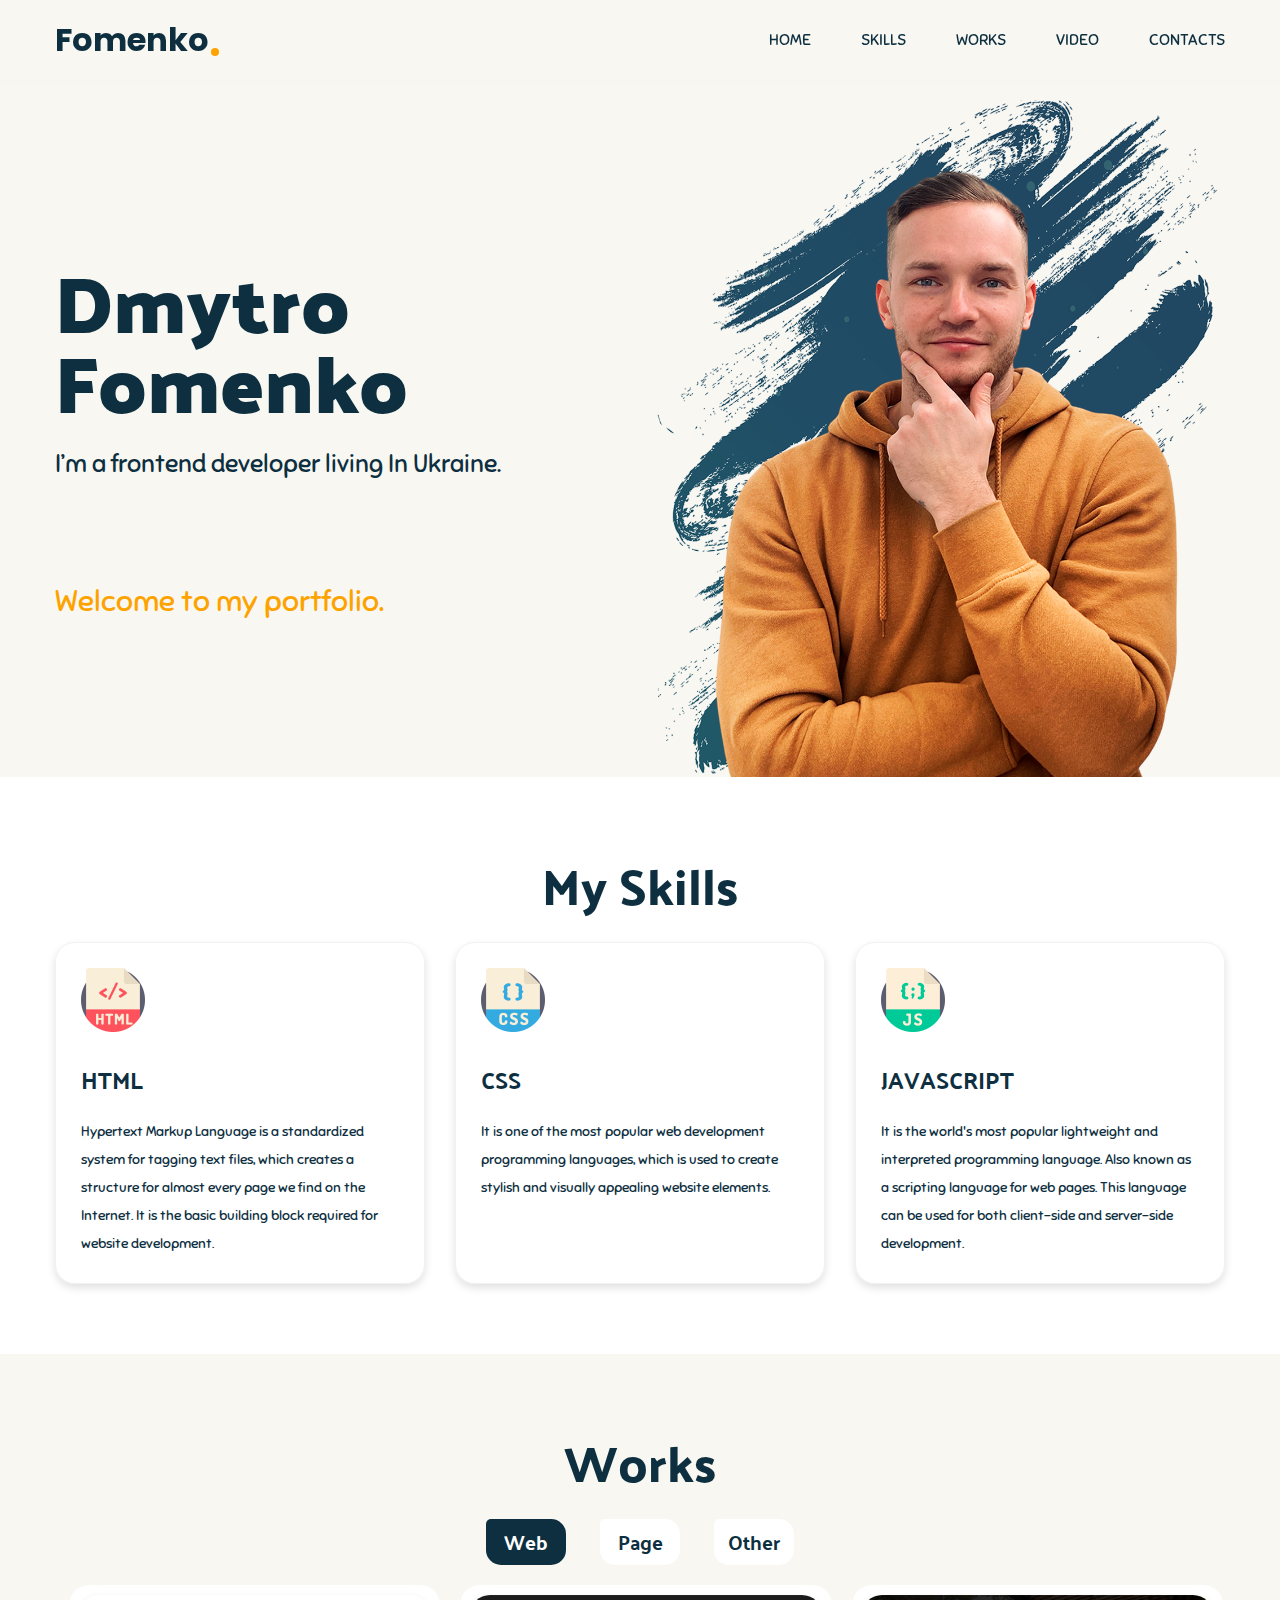
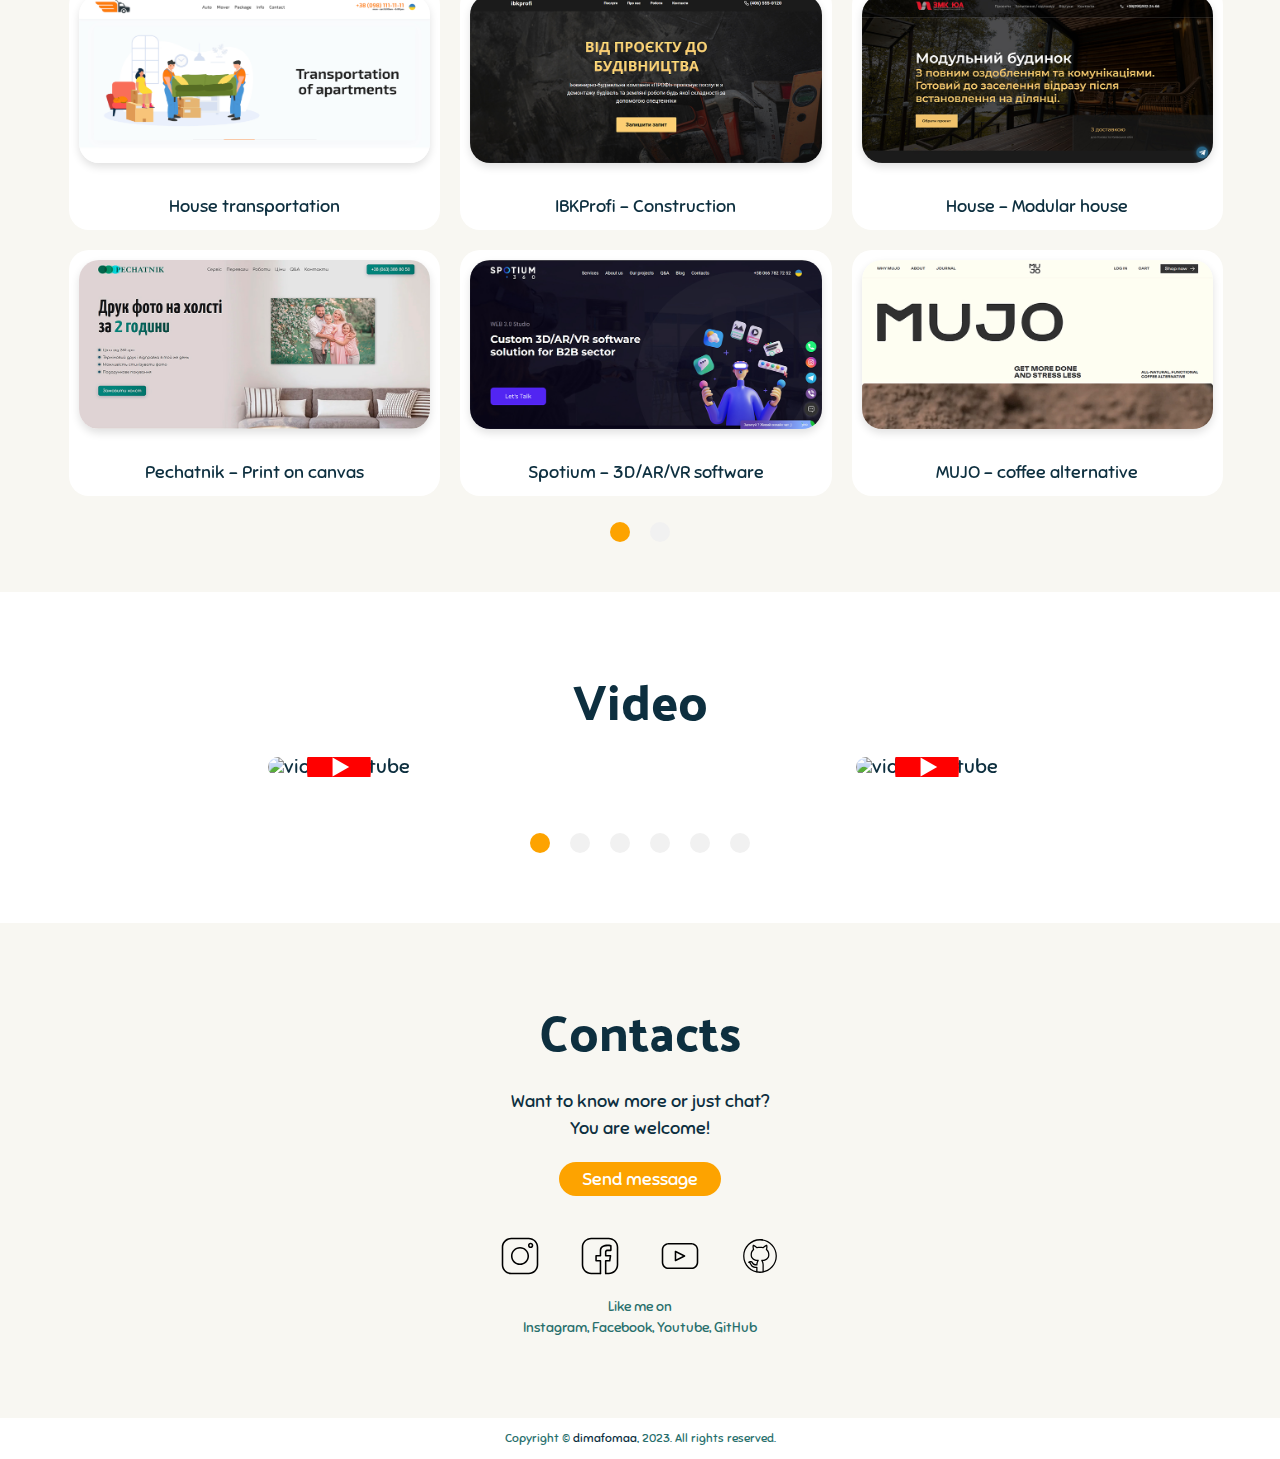
==== commit 8bb03e0a: "Add files via upload" ====
--- a/index.html
+++ b/index.html
@@ -163,7 +163,7 @@
 
 							<div class="works__content">
 
-								<div class="works__body" id="web">
+								<div class="works__body slider" id="web">
 
 									<div class="works__item">
 										<a href="https://dimafomaa.github.io/transportation/" class="works__link" target="_blank">
@@ -171,56 +171,49 @@
 										</a>
 										<div class="works__text works__text--five">House transportation</div>
 									</div>
-
 									<div class="works__item">
 										<a href="http://holst.pechatnik.in.ua" class="works__link" target="_blank">
 											<img src="img/works/jpg/print.jpg" alt="website" class="works__img">
 										</a>
 										<div class="works__text works__text--five">Pechatnik - Print on canvas</div>
 									</div>
-
-                                    <div class="works__item">
+									
+									<div class="works__item">
 										<a href="https://dimafomaa.github.io/profi" class="works__link" target="_blank">
 											<img src="img/works/jpg/profi.jpg" alt="website" class="works__img">
 										</a>
 										<div class="works__text works__text--five">IBKProfi - Construction</div>
 									</div>
-
 									<div class="works__item">
 										<a href="https://spotium360.com" class="works__link" target="_blank">
 											<img src="img/works/jpg/spotium.jpg" alt="website" class="works__img">
 										</a>
 										<div class="works__text works__text--five">Spotium - 3D/AR/VR software</div>
 									</div>
-
 									<div class="works__item">
 										<a href="https://www.zavodmk-ua.com/" class="works__link" target="_blank">
 											<img src="img/works/jpg/house.jpg" alt="website" class="works__img">
 										</a>
 										<div class="works__text works__text--five">House - Modular house</div>
 									</div>
-
 									<div class="works__item">
 										<a href="https://dimafomaa.github.io/mujo/" class="works__link" target="_blank">
 											<img src="img/works/jpg/mujo.jpg" alt="website" class="works__img">
 										</a>
 										<div class="works__text works__text--five">MUJO - coffee alternative</div>
 									</div>
-
 									<div class="works__item">
 										<a href="https://dimafomaa.github.io/app/" class="works__link" target="_blank">
 											<img src="img/works/jpg/app.jpg" alt="website" class="works__img">
 										</a>
 										<div class="works__text works__text--five">Papper App - app website</div>
 									</div>
-
 									<div class="works__item">
 										<a href="https://dimafomaa.github.io/d.food/" class="works__link" target="_blank">
 											<img src="img/works/jpg/d.food.jpg" alt="website" class="works__img">
 										</a>
 										<div class="works__text works__text--five">Delicious food - is waiting for you</div>
 									</div>
-
 									<div class="works__item">
 										<a href="https://dimafomaa.github.io/food/" class="works__link" target="_blank">
 											<img src="img/works/jpg/food.jpg" alt="website" class="works__img">
@@ -279,7 +272,6 @@
 										</a>
 										<div class="works__text works__text--five">Form - data submission</div>
 									</div>
-
 									<div class="works__item">
 										<a href="https://dimafomaa.github.io/flex-cards/" class="works__link" target="_blank">
 											<img src="img/works/jpg/slider.jpg" alt="website" class="works__img">
@@ -293,9 +285,6 @@
 
 						</div>
 
-						<!-- <div class="works__button">
-							<a href="#" class="works__btn btn" id="loadMore">Load more</a>
-						</div> -->
 
 					</div>
 				</section>
--- a/css/style.css
+++ b/css/style.css
@@ -325,6 +325,10 @@
 		opacity: 1;
 	}
 }
+.slider.works__body.active{
+	display: block;
+	
+}
 .works__body.active{
 	display: grid;
 	grid-template-columns: repeat(3, 1fr);
@@ -362,12 +366,32 @@
 .works__item:hover .works__text{
 	transform: translateY(-5px);
 }
-/* .works__button{
-	text-align: center;
-}
-.noContent {
-	pointer-events: none;
-} */
+.slider .slick-track{
+	gap: 20px;
+	
+}
+
+.slider .slick-dots{
+	display: flex;
+	align-items: center;
+	justify-content: center;
+}
+.slider .slick-dots li{
+	list-style: none;
+	margin: 0 10px;
+}
+.slider .slick-dots li.slick-active button{
+	background: var(--orange);
+	transition: all 0.3s ease-in-out;
+}
+.slider .slick-dots li button{
+	font-size: 0;
+	width: 20px;
+	height: 20px;
+	background: var(--border);
+	border-radius: 50%;
+	cursor: pointer;
+}
 
 /* ===================Video========================= */
 
--- a/css/media.css
+++ b/css/media.css
@@ -151,13 +151,7 @@
 	.works {
 		padding: 50px 0 20px 0;
 	}
-	.works__body.active {
-		display: block;
-		text-align: center;
-	}
-	.works__item {
-		margin: 0 0px 20px;	
-	}
+	
 
 	
 	.video{
@@ -185,7 +179,19 @@
 	}
 }
 
-
+@media (max-width: 650px){
+	.works__body.active {
+		display: block;
+		text-align: center;
+	}
+	.works__item {
+		margin: 0 0px 20px;	
+	}
+	.slider .slick-track{
+		gap: 5px;
+		
+	}
+}
 
 @media (max-width:485.98px){
 	.home{
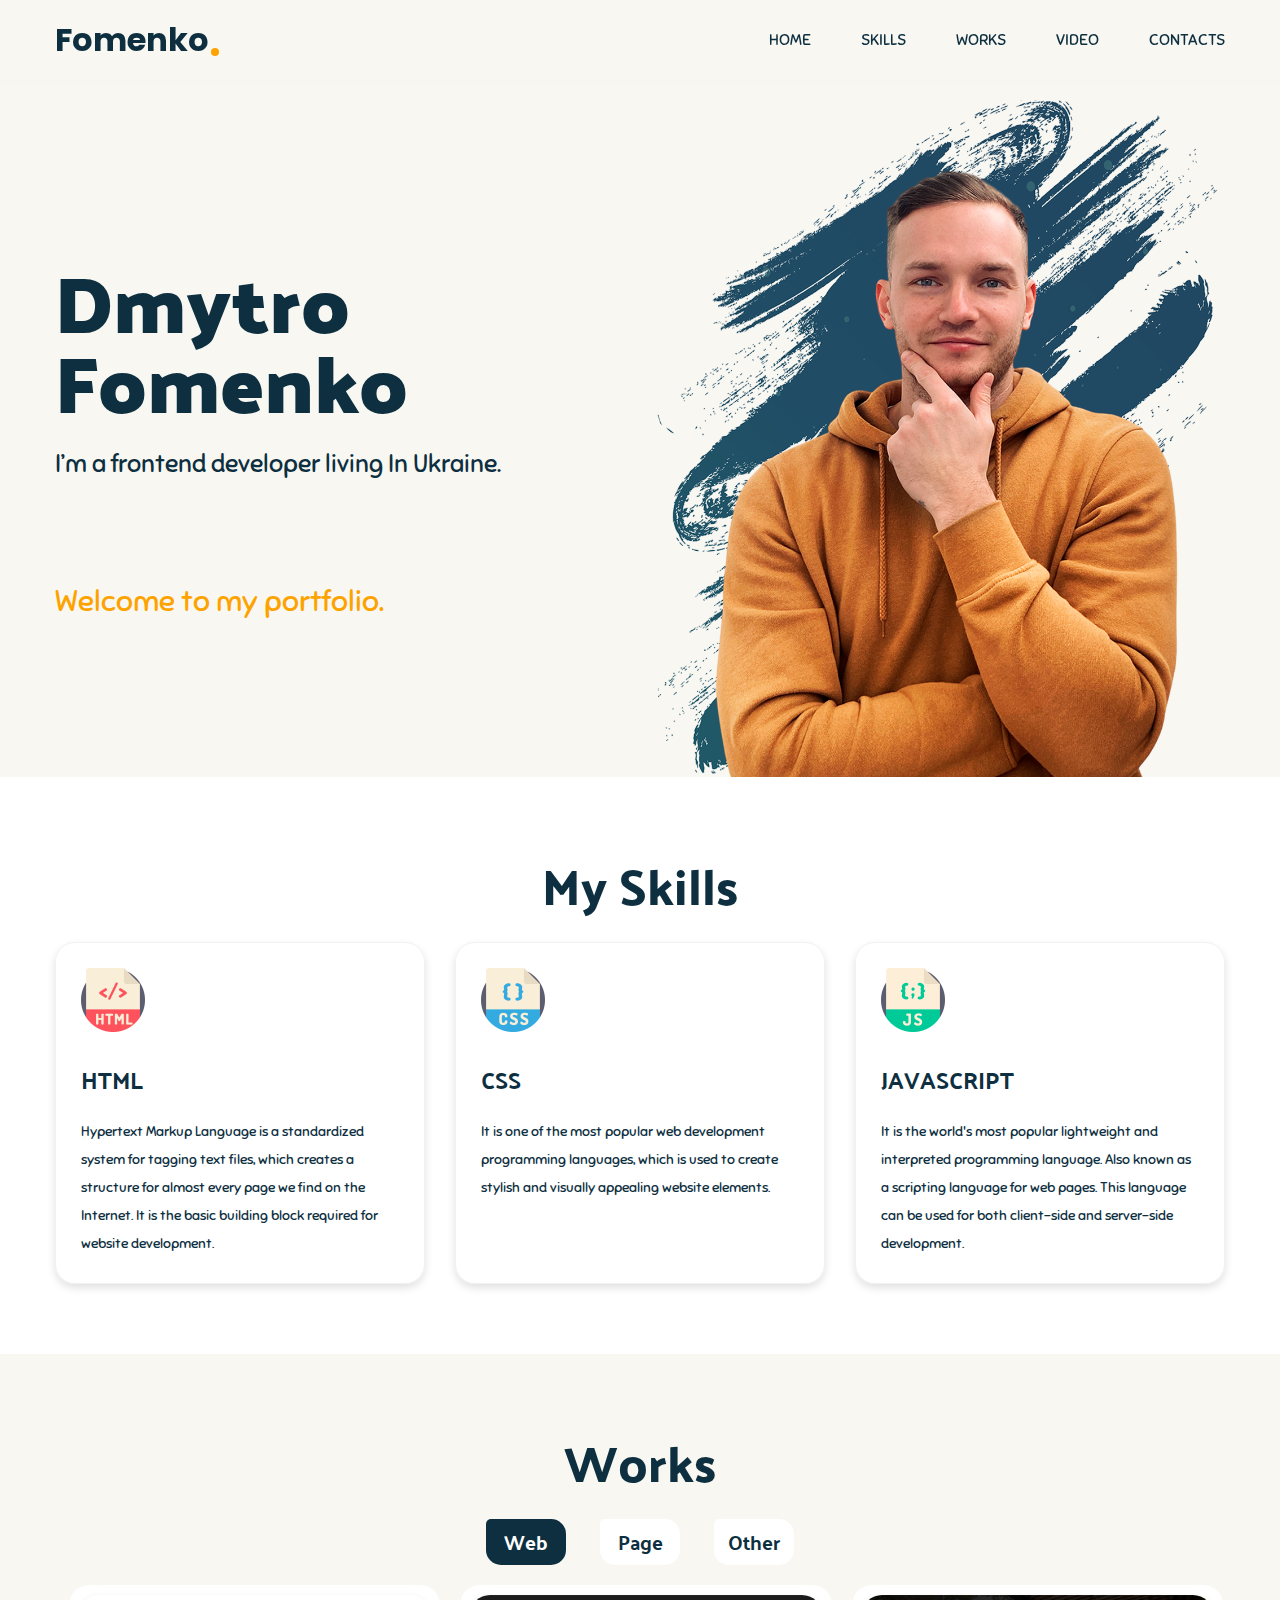
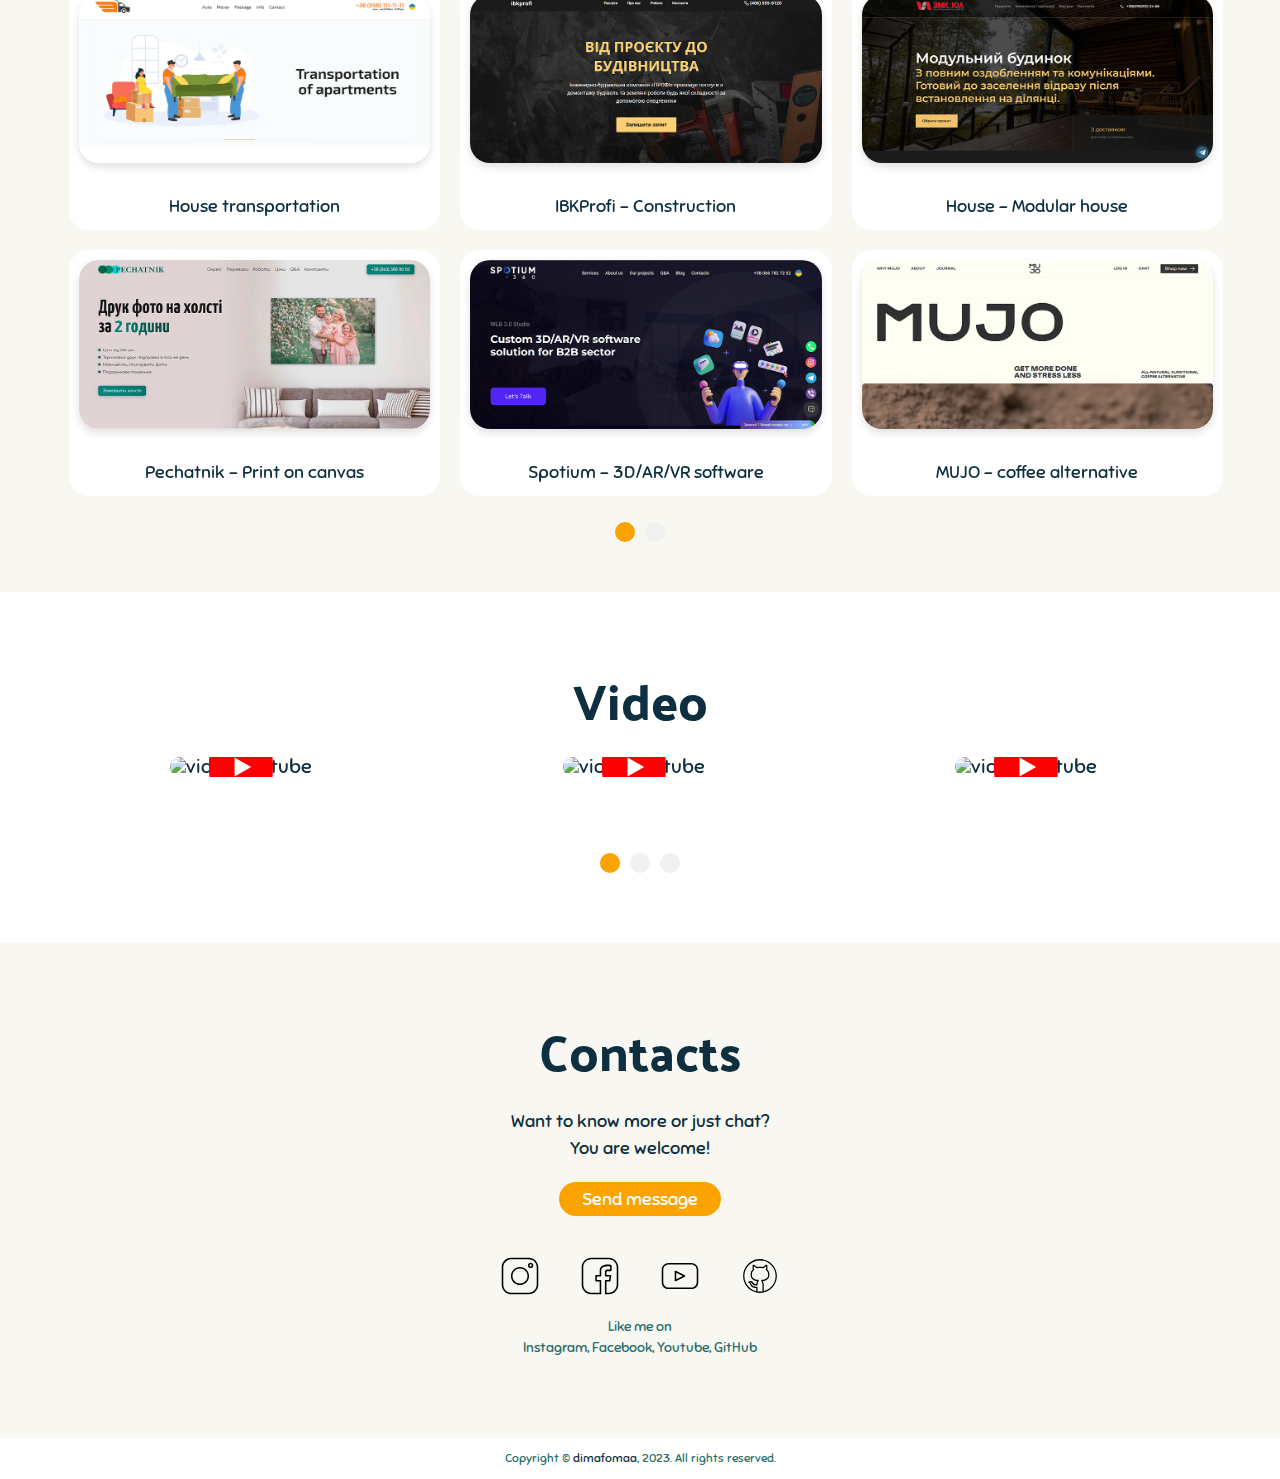
==== commit d9b4ef06: "Add files via upload" ====
--- a/index.html
+++ b/index.html
@@ -297,6 +297,19 @@
 
 						<div class="video__inner slider">
 
+							<div class="video__column">
+								<div class="video__item">
+
+									<picture class="pic">
+										<source srcset="https://img.youtube.com/vi_webp/uSR9-FdYH3k/maxresdefault.webp" type="image/">
+										<img src="https://img.youtube.com/vi/uSR9-FdYH3k/maxresdefault.jpg" alt="video youtube" class="video__item-content">
+									</picture>
+
+									<button class="video__item-btn" data-video-ID="uSR9-FdYH3k">
+										<svg xmlns="http://www.w3.org/2000/svg" width="64" height="64"><path d="M62.603 16.596a8.06 8.06 0 0 0-5.669-5.669C51.964 9.57 31.96 9.57 31.96 9.57s-20.005.04-24.976 1.397a8.06 8.06 0 0 0-5.669 5.669C0 21.607 0 32 0 32s0 10.393 1.356 15.404a8.06 8.06 0 0 0 5.669 5.669C11.995 54.43 32 54.43 32 54.43s20.005 0 24.976-1.356a8.06 8.06 0 0 0 5.669-5.669C64 42.434 64 32 64 32s-.04-10.393-1.397-15.404z" fill="red"/><path d="M25.592 41.612L42.187 32l-16.596-9.612z" fill="#fff"/></svg>
+									</button>
+								</div>
+							</div>
 							<div class="video__column">
 								<div class="video__item">
 
--- a/css/style.css
+++ b/css/style.css
@@ -378,7 +378,7 @@
 }
 .slider .slick-dots li{
 	list-style: none;
-	margin: 0 10px;
+	margin: 0 5px;
 }
 .slider .slick-dots li.slick-active button{
 	background: var(--orange);
@@ -450,10 +450,11 @@
 	display: flex;
 	align-items: center;
 	justify-content: center;
+	margin-top: 20px;
 }
 .video__inner .slick-dots li{
 	list-style: none;
-	margin: 0 10px;
+	margin: 0 5px;
 }
 .video__inner .slick-dots li.slick-active button{
 	background: var(--orange);
